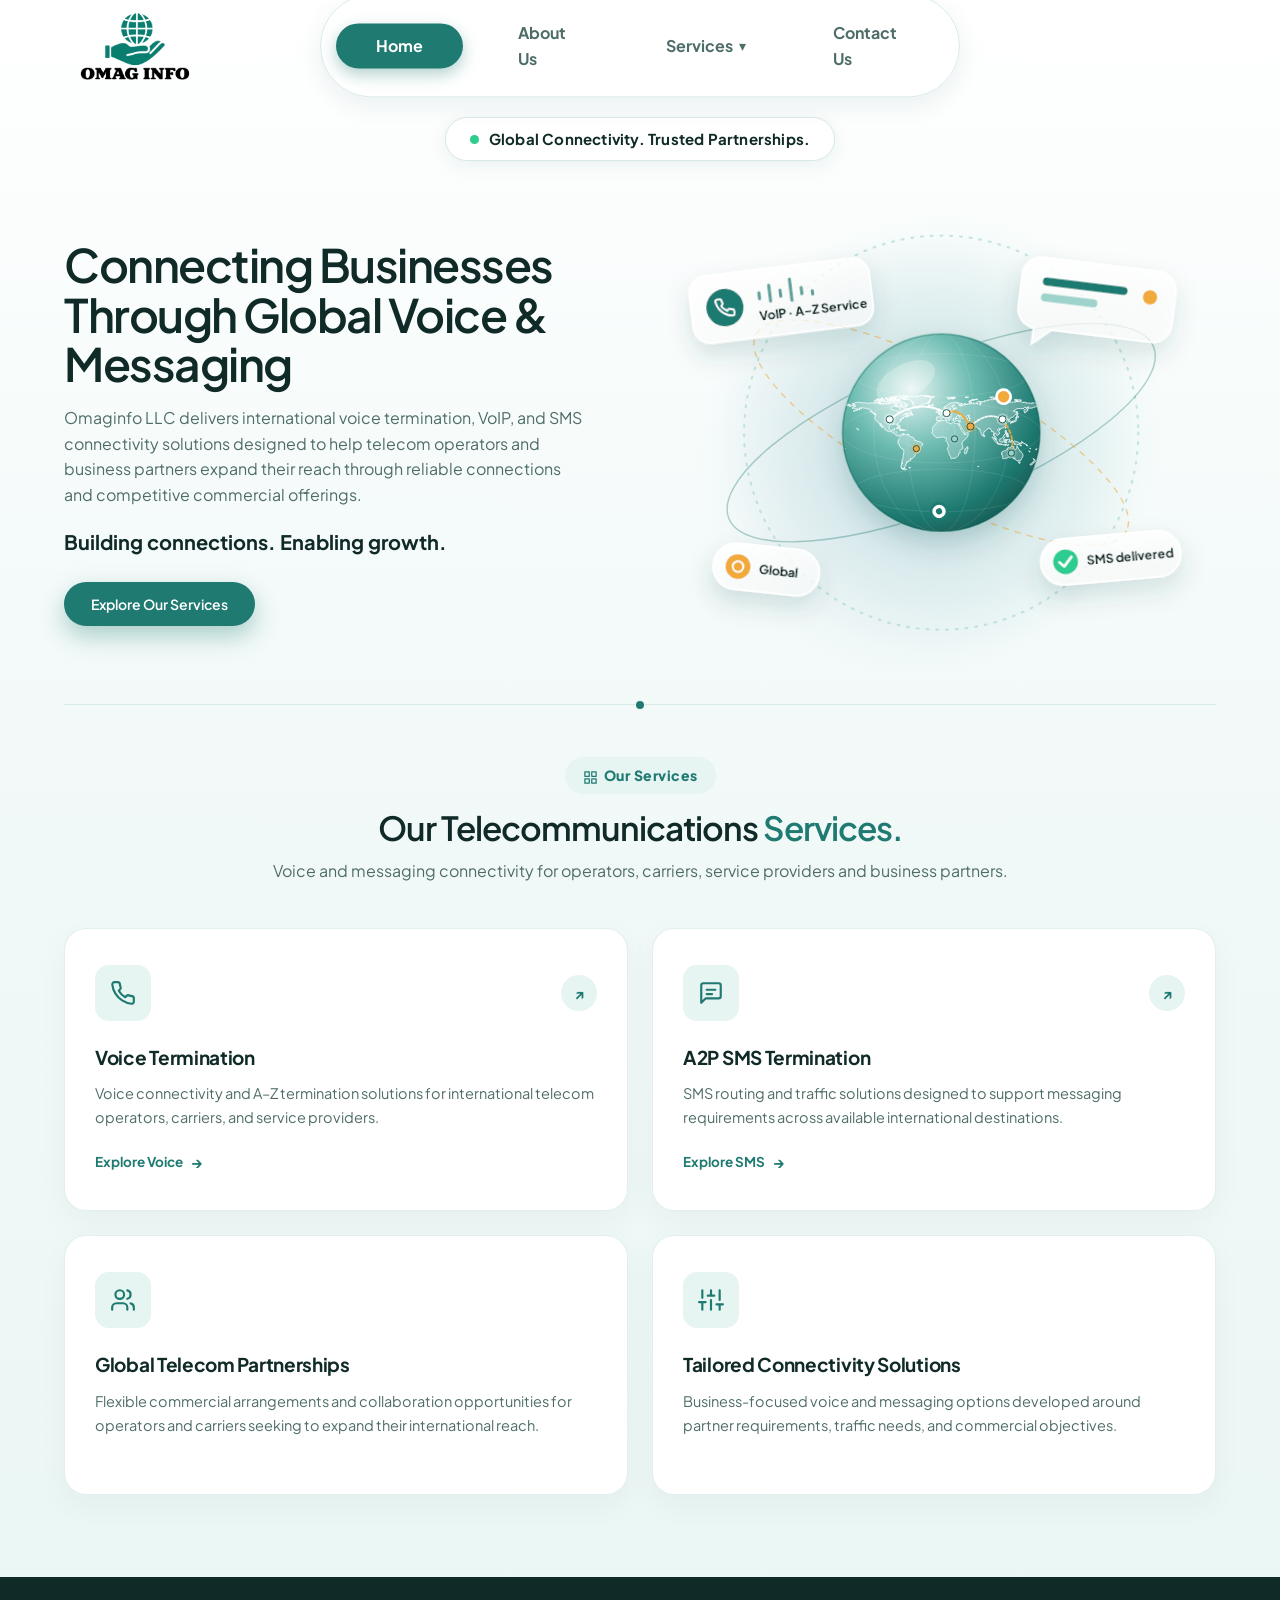
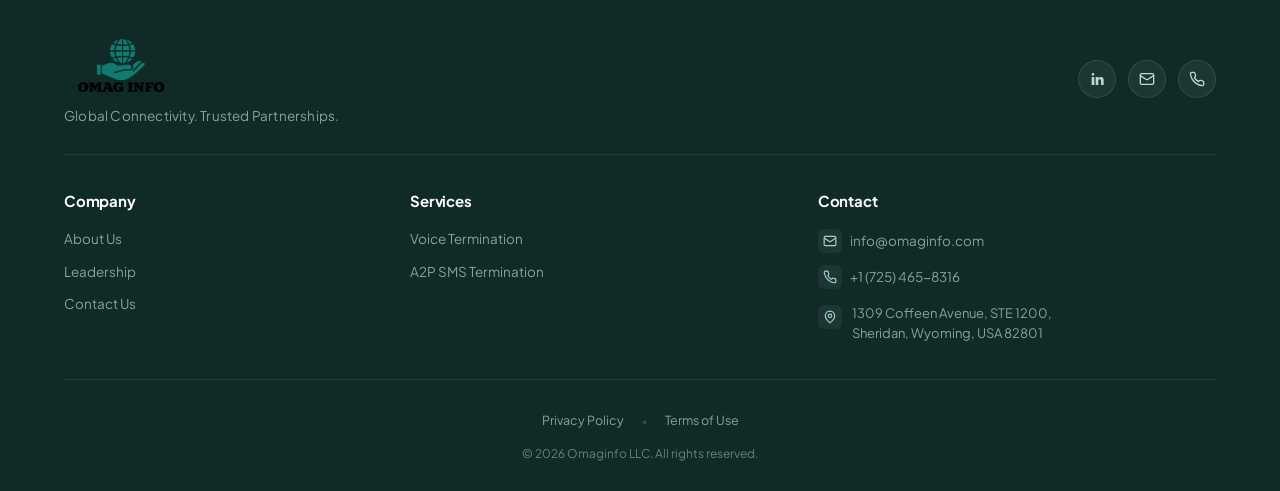
==== index.html @ fad7969b "Initial Commit" ====
<!DOCTYPE html>
<html lang="en">

<head>
  <meta charset="UTF-8" />
  <meta name="viewport" content="width=device-width, initial-scale=1.0" />
  <title>Omaginfo LLC | Global Voice &amp; Messaging Connectivity</title>
  <link rel="icon" type="image/png" href="assets/images/Omag_Logo.png" />
  <link rel="shortcut icon" type="image/png" href="assets/images/favicon.png" />
  <link rel="apple-touch-icon" href="assets/images/Omag_Logo.png" />
  <meta name="description"
    content="Omaginfo LLC delivers international voice termination, VoIP and SMS connectivity solutions for telecom operators, carriers and business partners." />
  <meta property="og:title" content="Omaginfo LLC | Global Voice &amp; Messaging Connectivity" />
  <meta property="og:description"
    content="International voice termination, VoIP and A2P SMS connectivity for operators, carriers and business partners." />
  <meta property="og:type" content="website" />
  <meta property="og:image" content="assets/images/Omag_Logo.png" />
  <link rel="preconnect" href="https://fonts.googleapis.com" />
  <link rel="preconnect" href="https://fonts.gstatic.com" crossorigin />
  <link href="https://fonts.googleapis.com/css2?family=Plus+Jakarta+Sans:wght@400;500;600;700;800&display=swap"
    rel="stylesheet" />
  <link rel="stylesheet" href="assets/css/style.css?v=1.3" />
</head>

<body>
  <div id="scrollBar" aria-hidden="true"></div>
  <div class="page">
    <header class="navbar" id="navbar">
      <a href="index.html" class="logo" aria-label="Omaginfo LLC home">
        <img src="assets/images/Omag_Logo.png" alt="Omaginfo LLC" class="logo-img" />
      </a>
      <nav class="nav-links" id="navLinks" aria-label="Main">        <a href="index.html" class="active">Home</a>
        <a href="about.html">About Us</a>
        <div class="nav-dd">
          <div class="dd-row"><a href="voice.html">Services</a><button class="dd-toggle" type="button"
              aria-expanded="false" aria-label="Show services menu">▾</button></div>
          <div class="dd-menu">
            <a href="voice.html"><span class="ico-c "><svg viewBox="0 0 24 24" fill="none" stroke="currentColor"
                  stroke-width="2" stroke-linecap="round" stroke-linejoin="round" aria-hidden="true">
                  <path
                    d="M22 16.92v3a2 2 0 0 1-2.18 2 19.79 19.79 0 0 1-8.63-3.07 19.5 19.5 0 0 1-6-6 19.79 19.79 0 0 1-3.07-8.67A2 2 0 0 1 4.11 2h3a2 2 0 0 1 2 1.72c.13.96.36 1.9.7 2.81a2 2 0 0 1-.45 2.11L8.09 9.91a16 16 0 0 0 6 6l1.27-1.27a2 2 0 0 1 2.11-.45c.91.34 1.85.57 2.81.7A2 2 0 0 1 22 16.92z" />
                </svg></span>Voice Termination</a>
            <a href="sms.html"><span class="ico-c "><svg viewBox="0 0 24 24" fill="none" stroke="currentColor"
                  stroke-width="2" stroke-linecap="round" stroke-linejoin="round" aria-hidden="true">
                  <path d="M21 15a2 2 0 0 1-2 2H7l-4 4V5a2 2 0 0 1 2-2h14a2 2 0 0 1 2 2z" />
                  <path d="M8 9h8M8 13h5" />
                </svg></span>A2P SMS Termination</a>
          </div>
        </div>
        <a href="contact.html">Contact Us</a>
      </nav>
      <button class="hamburger" id="hamburger" aria-label="Toggle menu" aria-expanded="false" aria-controls="navLinks">
        <svg viewBox="0 0 20 20" fill="currentColor" aria-hidden="true" width="20" height="20">
          <circle cx="4" cy="4" r="2"/><circle cx="10" cy="4" r="2"/><circle cx="16" cy="4" r="2"/>
          <circle cx="4" cy="10" r="2"/><circle cx="10" cy="10" r="2"/><circle cx="16" cy="10" r="2"/>
          <circle cx="4" cy="16" r="2"/><circle cx="10" cy="16" r="2"/><circle cx="16" cy="16" r="2"/>
        </svg>
      </button>
    </header>

    <div class="page-sec" data-nav="home">
      <section class="hero" id="home">
        <div class="hero-top-badge">
          <span class="pill-tag"><i class="live-dot"></i> Global Connectivity. Trusted Partnerships.</span>
        </div>
        <div class="hero-text reveal">
          <h1>Connecting Businesses Through Global Voice &amp; Messaging</h1>
          <p class="hero-lead">Omaginfo LLC delivers international voice termination, VoIP, and SMS connectivity
            solutions designed to help telecom operators and business partners expand their reach through reliable
            connections and competitive commercial offerings.</p>
          <p class="tagline">Building connections. Enabling growth.</p>
          <div class="hero-cta">
            <a href="#services" class="btn btn-purple">Explore Our Services</a>
          </div>
        </div>
        <div class="hero-art reveal" id="heroArt">
          <svg viewBox="0 0 620 540" xmlns="http://www.w3.org/2000/svg" role="img"
            aria-label="Globe with orbiting voice and messaging connections">
            <defs>
              <radialGradient id="hvBlob" cx=".5" cy=".5" r=".5">
                <stop offset="0" stop-color="#9ED3CC" stop-opacity=".45" />
                <stop offset="1" stop-color="#9ED3CC" stop-opacity="0" />
              </radialGradient>
              <radialGradient id="hvSphere" cx=".35" cy=".28" r=".85">
                <stop offset="0" stop-color="#E6F4F2" />
                <stop offset=".35" stop-color="#6FBDB3" />
                <stop offset=".75" stop-color="#1F7A71" />
                <stop offset="1" stop-color="#134E48" />
              </radialGradient>
              <linearGradient id="hvGlass" x1="0" y1="0" x2="1" y2="1">
                <stop offset="0" stop-color="#fff" stop-opacity=".95" />
                <stop offset="1" stop-color="#fff" stop-opacity=".6" />
              </linearGradient>
              <filter id="hvShadowS" x="-30%" y="-30%" width="160%" height="170%">
                <feDropShadow dx="0" dy="14" stdDeviation="14" flood-color="#134E48" flood-opacity=".18" />
              </filter>
              <filter id="hvShadow" filterUnits="userSpaceOnUse" x="-80" y="-80" width="360" height="280">
                <feDropShadow dx="0" dy="14" stdDeviation="14" flood-color="#134E48" flood-opacity=".18" />
              </filter>
              <clipPath id="hvGlobeClip">
                <circle cx="310" cy="270" r="112" />
              </clipPath>
              <radialGradient id="hvGlobeGlow" cx="50%" cy="50%" r="50%">
                <stop offset="80%" stop-color="#1F7A71" stop-opacity="0" />
                <stop offset="100%" stop-color="#134E48" stop-opacity=".6" />
              </radialGradient>
            </defs>
            <circle cx="310" cy="270" r="250" fill="url(#hvBlob)" />
            <g data-depth="6" fill="none" stroke-linecap="round">
              <circle cx="310" cy="270" r="222" stroke="#9ED3CC" stroke-opacity=".55" stroke-dasharray="2 9"
                stroke-width="2.5" />
              <g transform="translate(310 270) rotate(-22)">
                <ellipse rx="258" ry="82" stroke="#1F7A71" stroke-opacity=".35" stroke-width="1.6" />
              </g>
              <g transform="translate(310 270) rotate(28)">
                <ellipse rx="236" ry="70" stroke="#F2A93B" stroke-opacity=".55" stroke-width="1.6"
                  stroke-dasharray="6 8" />
              </g>
            </g>
                                    <!-- Globe with Full World Map Outline -->
            <g data-depth="12">
              <circle cx="310" cy="270" r="112" fill="url(#hvSphere)" filter="url(#hvShadowS)" />
              <g clip-path="url(#hvGlobeClip)">
                <!-- Subtle Globe Graticule Grid -->
                <g fill="none" stroke="#fff" stroke-opacity="0.14" stroke-width="0.8">
                  <ellipse cx="310" cy="270" rx="38" ry="112" />
                  <ellipse cx="310" cy="270" rx="76" ry="112" />
                  <ellipse cx="310" cy="270" rx="112" ry="34" />
                  <ellipse cx="310" cy="205" rx="98" ry="24" />
                  <ellipse cx="310" cy="335" rx="98" ry="24" />
                </g>

                <!-- World Map Continent Outlines (matching reference) -->
                <path d="M416.9,288.9L417,288.8L417.2,289L417.1,289.3L416.8,289.4L416.4,289.3L416.4,289L416.6,288.8ZM418,288.3L417.6,288.5L417.2,288.6L417.2,288.4L417.5,288.3L417.6,288.2L418,288.1L418,288.1L418,288.3ZM202,288.1L202,288.1L202,288.1L202.1,288L202,288.3L202,288.3L202,288.3L202,288.1ZM339.3,255.4L339.5,255.9L340.1,256L340.5,256.3L341.4,256.4L342.3,256.2L342.4,256.1L342.2,255.7L342.3,255L341.9,254.8L342,254.4L341.6,254.4L341.7,253.9L342.3,254L342.8,253.8L342.4,253.5L342.2,253.1L341.7,253.3L341.7,253.7L341.5,253.3L341.5,253.2L341.6,252.9L341.5,252.7L340.8,252.5L340.5,252L340.2,251.8L340.2,251.6L340.8,251.7L340.8,251.3L341.3,251.2L341.8,251.3L341.9,250.7L341.8,250.3L341.2,250.3L340.7,250.2L340,250.4L339.5,250.6L339.2,250.9L338.6,251L338,251.6L338.6,252.2L338.5,252.6L339.2,253.3L339.5,253.6L339.8,254.1L340.1,254.1L340.2,254.3L339.7,254.3L339.6,254.8L339.5,255L339.3,255.1ZM202,237L202,237L203.5,237.5L205,238.1L205,238.5L205.4,238.6L205.3,238.2L206.9,238.3L208.1,238.8L207.5,239.1L206.5,239.1L206.5,239.7L206.2,239.9L205.7,239.8L205.2,239.6L204.4,239.5L204.3,239.2L203.7,239.1L203,239.2L202.7,239L202.8,238.7L202.1,238.9L202.3,239.2L202,239.4L202,239.4L202,237ZM418,239.4L418,239.4L417.2,239.7L416.4,239.6L417,240L417.3,240.5L417.6,240.6L417.7,240.9L417.5,241L416.4,240.9L414.7,241.3L414.2,241.4L413.3,241.8L412.4,242.2L412.2,242.5L411.3,242.1L409.8,242.5L409.5,242.3L408.9,242.6L408.1,242.5L407.9,242.9L407.2,243.5L407.2,243.7L407.9,243.8L407.8,244.7L407.3,244.7L407,245.2L407.3,245.5L406.2,245.8L406,246.5L405.1,246.6L404.9,247.2L404.1,247.8L403.9,247.4L403.6,246.5L403.3,245.2L403.5,244.3L404.1,244L404.1,243.7L405,243.6L406.1,242.8L407.1,242.2L408.2,241.7L408.7,240.9L408,240.9L407.6,241.4L406.1,242.1L405.6,241.3L404,241.5L402.5,242.6L403,242.9L401.7,243.1L400.8,243.1L400.8,242.7L399.9,242.6L399.1,242.9L397.3,242.8L395.3,243L393.4,244.2L391.1,245.6L392,245.6L392.3,246L392.9,246.2L393.3,245.9L393.9,245.9L394.8,246.6L394.8,247.1L394.4,247.7L394.3,248.4L394,249.3L393.1,250.2L392.9,250.6L392.1,251.3L391.3,252L390.9,252.4L390.1,252.7L389.7,252.7L389.4,252.4L388.6,252.9L388.5,253.1L388.2,253L388,253.2L387.8,253.4L387.8,253.9L387.5,254L387.4,254.1L387.2,254.3L386.8,254.4L386.5,254.6L386.5,254.8L386.4,254.9L386.7,255L387,255.2L387.5,256L387.7,256.3L387.7,257L387.5,257.4L386.9,257.5L386.4,257.7L385.9,257.8L385.8,257.4L385.9,257L385.7,256.4L386.1,256.3L385.7,255.8L385.4,255.6L385.3,255.8L385.2,255.8L385.1,255.7L385,255.6L384.8,255.5L385,255.3L385.1,255.2L385.1,255.1L385.2,254.8L385.2,254.7L384.8,254.6L384.6,254.5L383.7,254.6L383.3,254.9L382.6,255.1L383,254.8L382.8,254.6L383.3,254.2L383,253.8L382.5,254.1L381.8,254.5L381.4,254.9L380.8,254.9L380.5,255.2L380.8,255.6L381.3,255.7L381.3,255.9L381.8,256.1L382.5,255.7L383,255.9L383.4,255.9L383.5,256.3L382.7,256.4L382.4,256.7L381.8,257L381.5,257.5L382.1,257.8L382.4,258.4L382.7,258.9L383.1,259.4L383.1,259.8L382.8,260L382.9,260.3L383.3,260.5L383.2,261L383,261.5L382.7,261.5L382.2,262.2L381.8,263L381.2,263.7L380.4,264.2L379.5,264.7L378.9,264.8L378.5,265.1L378.3,264.9L377.9,265.2L377.1,265.5L376.5,265.6L376.3,266.2L375.9,266.2L375.8,265.8L375.9,265.6L375.1,265.4L374.8,265.5L374,266L373.5,266.6L373.4,267L373.9,267.6L374.4,268.4L375,268.8L375.3,269.2L375.6,270.4L375.5,271.4L375,271.8L374.3,272.2L373.8,272.7L373.1,273.2L372.9,272.9L373,272.5L372.6,272.1L372.1,272L371.9,271.7L371.6,271.1L371,270.8L370.5,270.8L370.6,270.4L370.1,270.4L370,271L369.7,271.9L369.5,272.4L369.5,272.9L369.9,272.9L370.2,273.4L370.3,274L370.6,274.3L371,274.4L371.3,274.7L371.4,274.7L371.8,275.1L372,275.5L372.1,275.9L372,276.2L372.1,276.4L372.1,276.7L372.3,276.9L372.5,277.4L372.5,277.6L372.1,277.7L371.5,277.2L370.8,276.8L370.8,276.4L370.4,276L370.3,275.5L370.1,275.2L370.2,274.8L370.1,274.5L369.8,274.3L369.7,274L369.4,273.7L369.1,273.4L369,273.7L368.9,273.4L369,273L369.1,272.5L369.1,272L369.3,271.5L369.1,271.2L369.1,270.5L368.9,270.2L368.7,269.5L368.6,268.7L368.3,268.3L367.9,268.6L367.2,269L366.9,268.9L366.5,268.8L366.7,268L366.6,267.5L366.1,266.8L366.2,266.6L365.8,266.5L365.4,266L365.3,265.7L365.2,265.4L365.1,265.1L364.9,264.8L364.3,264.7L364.4,265L364.2,265.3L363.9,265.2L363.8,265.3L363.7,265.2L363.4,265.2L363.3,265.4L362.9,265.4L362.2,265.5L362.2,266L361.9,266.3L361,266.7L360.4,267.4L359.9,267.8L359.3,268.2L359.3,268.5L359,268.6L358.5,268.8L358.2,268.9L358,269.3L358.1,270.1L358.2,270.6L357.9,271.2L357.9,272.2L357.6,272.2L357.3,272.7L357.5,272.9L357,273.1L356.8,273.5L356.5,273.6L356,273.1L355.7,272.2L355.4,271.6L355.2,271.3L354.9,270.8L354.8,270L354.7,269.6L354.1,268.8L353.9,267.7L353.7,266.9L353.7,266.2L353.6,265.6L352.7,266L352.3,265.9L351.5,265.2L351.8,264.9L351.6,264.7L350.9,264.2L350.5,264L350.3,263.6L349.8,263.2L348.7,263.3L347.7,263.3L346.9,263.4L345.8,263.2L345.1,263L344.4,263L344.2,262.2L343.9,262.1L343.4,262.2L342.8,262.5L342.1,262.3L341.5,261.9L340.9,261.7L340.5,261.1L340.1,260.3L339.7,260.4L339.4,260.2L339.1,260.5L338.8,260.4L338.9,260.7L338.9,260.8L339,261.3L339.3,261.8L339.6,261.9L339.7,262.1L340.1,262.4L340.1,262.6L340.1,262.8L340.1,263L340.3,263.2L340.4,263.4L340.5,263.6L340.4,263.1L340.6,262.8L340.8,262.7L341,262.9L341,263.3L340.8,263.6L340.9,263.9L341.1,263.8L341.1,264L341.5,263.9L342,263.9L342.4,263.9L342.8,263.5L343.3,263.1L343.6,262.8L343.8,262.6L343.9,262.6L343.8,262.9L343.8,263L343.8,263.5L344.1,263.9L344.4,264.1L344.9,264.2L345.2,264.3L345.5,264.6L345.7,264.8L345.9,264.9L345.9,265L345.7,265.4L345.6,265.5L345.3,265.7L345.1,266.2L344.8,266.1L344.7,266.3L344.6,266.6L344.7,267L344.6,267L344.3,267L344,267.3L343.9,267.6L343.8,267.7L343.4,267.7L343.2,267.8L343.2,268.1L342.9,268.2L342.5,268.2L342.1,268.4L341.9,268.4L341.4,268.6L341.3,268.8L341.3,269.1L340.7,269.3L339.7,269.6L339.2,270L338.9,270L338.8,270L338.4,270.3L338,270.4L337.5,270.4L337.4,270.4L337.2,270.6L337.1,270.6L337,270.8L336.7,270.8L336.5,270.9L336.1,270.8L335.9,270.5L336,270.1L335.9,270L335.7,269.5L335.6,269.3L335.7,269.3L335.6,269L335.7,268.9L335.7,268.6L335.6,268.3L335.4,268.2L335.4,267.9L335.1,267.7L334.7,267.2L334.6,266.7L334.1,266.3L333.9,266.2L333.5,265.6L333.4,265.2L333.4,264.9L333.1,264.2L332.8,264L332.5,263.8L332.3,263.5L332.3,263.4L332.2,263L332,262.9L331.8,262.5L331.4,262L331.1,261.6L330.8,261.6L330.9,261.2L330.9,261L331,260.8L331,260.7L330.8,261L330.7,261.4L330.5,261.7L330.4,261.8L330.2,261.6L329.9,261.4L329.5,260.5L329.4,260.6L329.6,261.2L330,261.8L330.5,262.7L330.7,263.1L330.9,263.4L331.4,264.1L331.3,264.2L331.3,264.5L332,265.1L332.1,265.2L332.3,265.8L332.2,265.9L332.3,266.5L332.5,267.2L332.7,267.4L333,267.6L333.4,268.3L333.6,268.9L333.9,269.1L334.7,269.7L335,270.1L335.4,270.4L335.6,270.6L335.8,270.8L336,271L336,271.2L335.6,271.4L335.9,271.5L336.1,271.6L336.2,271.9L336.5,272.1L336.8,272.1L337.3,272L338,271.9L338.5,271.7L338.8,271.7L339,271.6L339.4,271.6L339.6,271.6L339.8,271.5L340.2,271.4L340.4,271.2L340.7,271.2L340.7,271.4L340.6,271.7L340.6,272L340.5,272.2L340.3,272.9L340,273.6L339.7,274.3L339.2,275.2L338.6,275.9L337.9,276.7L337.3,277.2L336.4,277.8L335.9,278.2L335.2,279L335.1,279.3L335,279.4L334.5,279.7L334.4,279.9L334.2,280L334.1,280.4L333.9,280.6L333.8,281L333.5,281.2L333.5,281.2L333.2,282L333.3,282.3L333.7,282.5L333.7,282.7L333.5,283L333.6,283.2L333.5,283.5L333.7,283.9L334,284.5L334.2,284.6L334.3,284.9L334.3,285.5L334.3,286L334.4,286.9L334.5,287.2L334.3,287.7L334.1,288.1L333.7,288.4L333.1,288.7L332.4,289L331.8,289.6L331.5,289.7L331.1,290.1L330.9,290.3L330.8,290.7L331.1,291.2L331.2,291.5L331.2,291.7L331.3,291.7L331.3,292.3L331.2,292.5L331.4,292.6L331.3,292.9L331,293.1L330.5,293.3L329.8,293.6L329.5,293.8L329.6,294.1L329.8,294.1L329.7,294.5L329.5,294.9L329.5,295.4L329.3,295.7L328.9,296L328.8,296.1L328.5,296.4L328.4,296.7L328,297.1L327.4,297.7L326.9,298.1L326.5,298.3L325.9,298.6L325.5,298.6L325.5,298.8L325.1,298.7L324.8,298.8L324.2,298.7L323.8,298.8L323.5,298.7L322.9,299L322.4,299.1L322,299.3L321.8,299.3L321.5,299.1L321.3,299.1L321.1,298.8L321,298.9L320.9,298.7L321,298.4L320.8,298L320.9,297.9L320.9,297.4L320.5,296.8L320.2,296.3L320.2,296.3L319.8,295.6L319.4,295.1L319.1,294.7L319,294.1L318.8,293.6L318.6,292.7L318.6,292L318.6,291.7L318.3,291.4L318,290.9L317.7,290.2L317.6,289.8L317.1,289.3L317,288.8L317,288.4L317.1,287.9L317.3,287.3L317.3,287.1L317.5,286.5L317.6,286.3L318,285.9L318.2,285.6L318.2,285.2L318.2,284.8L318,284.6L317.9,284.3L317.7,283.9L317.8,283.8L317.9,283.5L317.8,283L317.6,282.6L317.3,282.2L317.4,282.1L317.3,281.9L317.1,281.4L316.7,280.8L316,280.2L315.6,279.7L315.3,279.1L315.3,278.9L315.4,278.7L315.6,278.2L315.7,277.8L315.6,277.7L315.8,277L315.9,276.6L315.6,276.2L315.4,276.1L315.2,275.8L315.1,275.7L315.1,275.5L314.5,275.8L314.2,275.7L314,275.9L313.5,275.9L313.2,275.5L313,275L312.6,274.6L312.1,274.7L311.6,274.7L311.1,274.7L310.6,274.9L309.7,275.2L309.4,275.4L308.8,275.6L308.3,275.4L308,275.4L307.6,275.3L307.2,275.3L306.5,275.4L306.1,275.6L305.5,275.8L305.4,275.8L305.2,275.8L304.6,275.5L304.1,275.1L303.5,274.7L303.1,274.3L303,274.3L302.5,274.1L302.2,273.7L302.1,273.5L302.1,273.1L301.8,272.7L301.6,272.5L301.4,272.4L301.3,272.3L301.2,272L301.1,271.9L300.9,271.8L300.6,271.5L300.3,271.5L300.2,271.3L300.2,271.2L300,271.1L300,271L299.9,270.5L300,270.3L299.7,269.8L299.4,269.6L299.7,269.5L300,269L300.1,268.7L300.1,268.4L300.2,268.1L300.3,267.5L300.2,267L300.2,266.7L300.2,266.4L300.1,266.1L299.8,265.8L299.8,265.6L299.8,265.3L300,265.1L300.2,264.8L300.2,264.6L300.4,264.2L300.7,263.8L300.9,263.7L301.1,263.3L301.1,263L301.3,262.7L301.7,262.4L302.1,261.8L302.1,261.8L302.4,261.6L303,261.5L303.5,261.1L303.8,261L304.3,260.4L304.1,259.7L304.3,259.2L304.4,258.9L304.8,258.5L305.4,258.2L305.9,257.9L306.3,257.3L306.4,257L306.9,257L307.2,257.2L307.8,257.2L308.4,257.3L308.7,257.3L309.3,257L309.9,256.9L310.3,256.6L310.9,256.4L311.9,256.3L312.9,256.3L313.2,256.4L313.8,256.1L314.4,256.1L314.6,256.3L315.1,256.2L315.7,256L316.1,256.1L316.1,256.4L316.6,256.2L316.7,256.3L316.4,256.6L316.4,256.8L316.6,257L316.5,257.5L316.1,257.8L316.2,258.1L316.5,258.1L316.7,258.4L316.9,258.5L317.6,258.7L317.9,258.7L318.4,258.8L319.1,259.1L319.4,259.6L320,259.7L320.8,260L321.5,260.2L321.7,260.1L322,259.8L321.9,259.4L322.1,259.1L322.5,258.8L322.9,258.7L323.7,258.8L323.9,259.1L324.2,259.1L324.4,259.2L325,259.3L325.1,259.5L325.9,259.5L326.5,259.6L327.1,259.8L327.3,259.9L327.8,259.7L328.1,259.5L328.6,259.5L329,259.6L329.2,259.8L329.3,259.7L329.8,259.8L330.3,259.8L330.6,259.7L330.7,259.5L330.7,259.4L330.9,259.2L331,258.7L331.1,258.6L331.1,258.6L331.3,258.1L331.6,257.6L331.6,257.6L331.5,257.2L331.7,256.9L331.5,256.6L331.7,256.4L331.3,256.5L330.8,256.3L330.4,256.7L329.5,256.7L329,256.4L328.4,256.4L328.2,256.7L327.8,256.7L327.2,256.4L326.6,256.4L326.2,255.8L325.8,255.5L326.1,255L325.7,254.7L326.4,254.2L327.3,254.1L327.5,253.7L328.7,253.8L329.4,253.4L330.1,253.2L331.1,253.2L332.1,253.6L333,253.8L333.7,253.7L334.2,253.8L334.9,253.5L335,253.2L334.9,252.8L334.5,252.6L334.2,252.5L334,252.3L333.2,251.8L332.5,251.6L332,251.3L332.4,251.2L332.9,250.7L332.6,250.4L333.5,250.2L333.5,250.1L332.9,250.1L332.5,250.2L332.1,250.4L331.5,250.4L331,250.6L331,251L331,251L331.3,251.2L331.9,251.1L331.8,251.3L331.1,251.4L330.3,251.8L330,251.7L330.1,251.4L329.5,251.2L329.6,251.1L330.2,250.9L330.1,250.8L330,250.8L329,250.6L329,250.4L328.4,250.5L328.2,250.8L327.8,251.2L327.8,251.4L327.5,251.5L327.3,251.5L327.1,252.2L326.8,252.4L326.6,252.9L326.8,253.2L326.9,253.4L327.4,253.6L327.3,253.8L326.6,253.8L326.3,254L325.8,254.3L325.6,254L325.6,253.9L325.3,253.9L325,253.8L324.2,254L324.6,254.3L324.3,254.4L324,254.4L323.7,254.1L323.6,254.3L323.7,254.6L324,254.9L323.8,255L324.1,255.3L324.4,255.5L324.4,255.8L323.9,255.7L324,256L323.7,256L323.9,256.6L323.5,256.6L323,256.3L322.8,255.8L322.7,255.4L322.4,255.1L322.1,254.8L322.1,254.6L322,254.6L322,254.5L321.6,254.3L321.6,254L321.6,253.6L321.7,253.4L321.6,253.3L321.5,253.2L321.3,253L321.1,252.9L320.5,252.7L320.2,252.5L319.6,252.3L319.1,251.9L319.2,251.8L319,251.6L318.9,251.4L318.6,251.3L318.4,251.5L318.2,251.3L318.2,251.1L318.2,251.1L318.4,251.1L317.9,251L317.4,251.2L317.4,251.5L317.4,251.6L317.6,252L318.1,252.3L318.4,252.8L319.1,253.2L319.6,253.2L319.7,253.4L319.5,253.5L320.1,253.7L320.5,253.9L321,254.2L321.1,254.3L321,254.5L320.6,254.2L320.1,254.1L319.9,254.5L320.3,254.8L320.2,255.1L320,255.1L319.7,255.6L319.4,255.7L319.4,255.5L319.5,255.2L319.7,255L319.4,254.7L319.2,254.4L319,254.3L318.8,254L318.4,253.9L318.2,253.7L317.7,253.7L317.3,253.4L316.7,253L316.3,252.7L316.1,252.1L315.8,252L315.3,251.8L315.1,251.9L314.7,252.1L314.5,252.2L313.9,252.5L312.7,252.4L311.9,252.6L311.8,252.9L311.8,253.3L311.3,253.7L310.5,253.8L310.4,254L310.1,254.3L309.8,254.8L310.1,255.2L309.7,255.4L309.6,255.8L309.1,255.9L308.7,256.4L308,256.4L307.4,256.4L307,256.6L306.8,256.8L306.5,256.8L306.3,256.6L306.1,256.2L305.5,256.2L305.3,256.3L305,256.2L304.7,256.3L304.8,255.8L304.7,255.5L304.4,255.4L304.3,255.2L304.3,254.8L304.6,254.6L304.6,254.3L304.7,254L304.7,253.7L304.6,253.5L304.6,253.3L304.6,252.9L304.4,252.6L305.2,252.2L305.9,252.3L306.8,252.3L307.4,252.4L307.9,252.3L308.9,252.4L309.2,252L309.3,250.8L308.7,250.2L308.2,249.9L307.3,249.6L307.2,249.2L308,249.1L309,249.2L308.8,248.5L309.4,248.8L310.8,248.3L311,247.8L311.5,247.7L312,247.6L312.3,247.4L312.8,246.6L313.6,246.3L314.1,246.3L314.3,246.2L314.8,246.2L314.9,246.3L315.3,246L315.1,245.8L315.1,245.4L314.9,245.1L314.9,244.5L315,244.3L315.1,244.1L315.7,244.1L315.9,243.9L316.3,243.8L316.3,244.1L316.2,244.3L316.2,244.4L316.5,244.5L316.4,244.8L316.2,244.7L315.8,245.1L316,245.4L316,245.7L316.6,245.8L316.6,246L317.2,245.9L317.5,245.7L318.2,246L318.5,246.2L318.9,246L319.8,245.7L320.6,245.5L321.2,245.6L321.2,245.7L321.8,245.8L321.9,245.5L322.8,245.3L322.6,244.8L322.7,244.3L322.9,244L323.5,243.8L324,244.2L324.5,244.2L324.6,243.7L324.7,243.4L324.4,243.5L324.1,243.2L324,242.9L324.8,242.7L325.5,242.6L326.2,242.7L326.8,242.7L327.5,242.4L326.8,242.1L325.8,242.2L324.7,242.4L323.7,242.5L323.4,242.2L322.8,242L322.9,241.4L322.6,240.8L322.9,240.5L323.5,240.1L324.8,239.5L325.2,239.3L325.2,239.1L324.3,238.8L323.3,239L322.7,239.4L322.8,239.8L321.9,240.2L320.7,240.8L320.3,241.6L320.7,242L321.3,242.4L320.7,243L320.1,243.2L319.9,244.2L319.5,244.7L318.8,244.7L318.5,245.2L317.8,245.2L317.6,244.6L317.1,243.9L316.6,243.1L316.2,242.7L315,243.4L314.2,243.6L313.4,243.3L313.2,242.6L313,241.2L313.5,240.8L315.1,240.3L316.3,239.7L317.4,238.9L318.9,237.7L319.9,237.3L321.5,236.5L322.8,236.3L323.8,236.3L324.7,235.8L325.8,235.8L326.9,235.7L328.8,236.1L328,236.3L328.7,236.7L329.3,236.5L330.3,236.8L331.9,237L334.2,237.7L334.6,237.9L334.7,238.3L334,238.7L333,238.8L330.4,238.4L329.9,238.4L330.9,238.9L330.9,239.1L331,239.8L331.7,239.9L332.2,240.1L332.3,239.8L331.9,239.6L332.3,239.3L333.8,239.7L334.3,239.6L333.9,239.1L335.3,238.5L335.8,238.6L336.4,238.8L336.7,238.4L336.2,238L336.5,237.6L336.1,237.3L337.8,237.5L338.1,237.8L337.3,237.9L337.3,238.2L337.8,238.4L338.7,238.3L338.9,237.9L340.1,237.6L342.2,237.1L342.7,237.1L342.1,237.5L342.8,237.6L343.3,237.3L344.4,237.3L345.3,237.1L346,237.4L346.6,237L346,236.7L346.3,236.5L348.1,236.7L348.9,236.9L351.1,237.6L351.5,237.2L350.9,236.9L350.9,236.8L350.2,236.7L350.4,236.5L350,236L350,235.8L351.1,235.2L351.5,234.7L352,234.6L353.6,234.7L353.7,235.1L353.1,235.6L353.5,235.8L353.7,236.2L353.5,237L354.2,237.4L353.9,237.8L352.8,238.6L353.5,238.7L353.7,238.5L354.4,238.3L354.5,238L355,237.8L354.7,237.4L355,237L354.3,237L354.2,236.6L354.6,236L353.9,235.5L354.9,235.1L354.8,234.7L355.1,234.7L355.4,235L355.2,235.6L355.8,235.7L355.5,235.3L356.5,235L357.8,235L358.9,235.4L358.4,234.9L358.3,234.2L359.3,234.1L360.8,234.1L362.1,234L361.6,233.7L362.3,233.3L363,233.3L364.2,233L365.7,232.9L365.9,232.8L367.5,232.7L368,232.9L369.4,232.5L370.5,232.6L370.6,232.3L371.2,232L372.6,231.8L373.6,232L372.8,232.1L374.2,232.2L374.3,232.5L374.9,232.4L376.6,232.4L378,232.7L378.5,232.9L378.3,233.2L377.7,233.4L376.1,233.7L375.6,233.9L376.4,234L377.3,234.1L377.8,234L378.1,234.4L378.4,234.3L379.3,234.2L381.3,234.3L381.4,234.5L383.9,234.6L384,234.2L385.2,234.3L386.2,234.3L387.2,234.6L387.4,235L387.1,235.2L387.8,235.7L388.8,235.9L389.4,235.3L390.3,235.6L391.3,235.4L392.5,235.6L392.9,235.4L393.9,235.5L393.5,235L394.3,234.7L399.7,235.1L400.2,235.4L401.8,235.9L404.2,235.8L405.4,235.9L405.9,236.1L405.8,236.6L406.6,236.7L407.4,236.6L408.4,236.6L409.6,236.7L410.7,236.7L411.7,237.2L412.5,237L412,236.6L412.3,236.4L414.2,236.5L415.4,236.5L417.2,236.8L418,237L418,239.4ZM225.4,236.6L226.5,236.7L227.5,237L228.1,237.1L228.6,236.8L229.4,236.6L230.2,236.7L231.1,236.4L232.1,236.3L232.5,236.5L233,236.4L233.1,236.1L233.5,236.2L234.5,236.7L235.3,236.3L235.4,236.8L236.2,236.7L236.4,236.5L237.1,236.5L238,236.8L239.4,237L240.3,237.1L240.9,237.1L241.7,237.4L240.8,237.7L241.9,237.8L243.5,237.7L244,237.6L244.7,238L245.3,237.7L244.7,237.4L245.1,237.2L245.8,237.2L246.3,237.1L246.8,237.3L247.4,237.6L248.1,237.6L249.1,237.8L250.1,237.7L250.9,237.7L250.9,237.4L251.4,237.3L252.3,237.5L252.3,238L252.7,237.6L253.2,237.6L253.5,237L252.8,236.6L252.1,236.4L252.2,235.7L252.9,235.3L253.7,235.4L254.3,235.6L255.1,236.3L254.6,236.6L255.7,236.7L255.7,237.3L256.5,236.9L257.2,237.2L257,237.7L257.6,238.1L258.2,237.7L258.7,237.1L258.7,236.5L259.5,236.5L260.4,236.6L261.2,236.9L261.3,237.2L260.8,237.5L261.2,237.9L261.2,238.1L260,238.6L259.2,238.7L258.5,238.5L258.4,238.8L257.8,239.3L257.6,239.5L256.9,240L256.1,240L255.6,240.2L255.5,240.6L254.8,240.7L254.1,241.2L253.5,241.9L253.2,242.3L253.2,243L254.1,243.1L254.3,243.7L254.6,244.2L255.5,244L256.6,244.3L257.2,244.5L257.6,244.8L258.4,245L259,245.2L260,245.3L260.6,245.3L260.5,245.8L260.7,246.4L261.2,247.1L262.1,247.7L262.5,247.5L262.8,246.9L262.5,245.9L262.1,245.6L263.1,245.3L263.7,244.9L264.1,244.5L264,244.1L263.6,243.6L262.9,243.1L263.6,242.5L263.3,242L263.1,241L263.6,240.9L264.6,241L265.2,241.1L265.7,240.9L266.3,241.1L267,241.5L267.2,241.7L268.2,241.8L268.2,242.3L268.4,243L269,243.1L269.4,243.5L270.3,243.1L270.9,242.5L271.3,242.2L271.7,242.7L272.5,243.5L273.2,244.2L272.9,244.6L273.7,244.9L274.3,245.3L275.2,245.4L275.6,245.6L275.8,246.1L276.3,246.2L276.5,246.4L276.6,247.1L276.2,247.3L275.7,247.6L274.7,247.8L274,248.3L273,248.4L271.7,248.2L270.8,248.2L270.2,248.3L269.7,248.7L268.9,249L268,249.8L267.3,250.3L267.8,250.2L268.8,249.4L270.1,248.9L271,248.9L271.5,249.2L270.9,249.6L271.1,250.2L271.3,250.7L272.1,251L273.1,250.9L273.7,250.2L273.7,250.6L274.1,250.9L273.4,251.3L272,251.6L271.5,251.9L270.8,252.3L270.3,252.2L270.3,251.7L271.3,251.2L270.4,251.3L269.7,251.3L269.8,251.5L269.2,251.8L268.6,252L267.9,252.2L267.6,252.6L267.5,252.7L267.5,253L267.7,253.3L268,253.3L267.9,253.1L268.1,253.3L268,253.4L267.6,253.5L267.3,253.5L266.9,253.6L266.6,253.6L266.3,253.7L265.8,253.9L266.7,253.7L266.8,253.9L266,254L265.6,254L265.6,254L265.4,254.1L265.6,254.2L265.5,254.6L265.1,255L265,254.9L264.9,254.9L264.7,254.7L264.8,255L265,255.1L265,255.4L264.8,255.6L264.4,256.1L264.4,256.1L264.6,255.6L264.3,255.4L264.2,254.9L264.1,255.2L264.2,255.6L263.8,255.5L264.2,255.7L264.2,256.2L264.4,256.3L264.5,256.5L264.6,257.1L264.2,257.5L263.6,257.7L263.2,258.1L262.9,258.1L262.6,258.3L262.5,258.5L261.8,258.9L261.5,259.2L261.2,259.5L261.1,260L261.2,260.4L261.4,260.9L261.7,261.3L261.7,261.6L262,262.3L261.9,262.7L261.9,262.9L261.8,263.3L261.6,263.4L261.3,263.3L261.2,263L261,262.9L260.7,262.4L260.4,261.9L260.3,261.7L260.4,261.3L260.2,260.9L259.8,260.4L259.5,260.4L258.9,260.6L258.8,260.6L258.5,260.3L258.2,260.2L257.5,260.2L256.9,260.2L256.5,260.2L256.2,260.3L256.4,260.5L256.3,260.7L256.5,260.8L256.4,260.9L256.1,260.8L255.9,260.9L255.5,260.9L255,260.6L254.5,260.7L254.1,260.5L253.7,260.6L253.2,260.7L252.6,261.2L252,261.4L251.7,261.7L251.6,262L251.6,262.4L251.6,262.7L251.7,262.9L251.5,263.4L251.4,263.8L251.3,264.7L251.3,264.9L251.4,265.3L251.6,265.6L251.7,266L252.1,266.5L252.2,266.8L252.5,267.1L253.1,267.3L253.3,267.5L253.9,267.4L254.3,267.3L254.8,267.2L255.2,267.1L255.5,266.8L255.7,266.5L255.7,266L255.8,265.8L256.2,265.7L256.9,265.5L257.4,265.5L257.8,265.5L257.9,265.6L257.9,265.9L257.6,266.3L257.4,266.6L257.5,266.7L257.4,267L257.3,267.5L257.1,267.3L257,267.3L257,267.4L257.1,267.4L257.1,267.6L257,267.8L257.1,267.9L257,268.1L257.1,268.2L257,268.5L256.9,268.7L256.8,268.7L256.6,268.9L256.8,269L256.9,268.9L257.1,269L257.1,269L257.3,268.9L257.4,268.9L257.5,268.9L257.6,268.9L257.9,269L258.1,268.9L258.3,268.9L258.4,268.8L258.6,268.8L258.7,268.9L258.9,268.9L259,268.8L259.3,268.9L259.4,268.9L259.6,269L259.7,269.2L260,269.2L260.1,269.4L260.1,269.5L260,269.6L260.1,269.8L260,270L259.9,270.3L259.9,270.5L259.9,270.7L259.9,271L259.8,271L259.8,271.3L259.8,271.4L259.7,271.6L259.7,271.7L259.8,271.8L260,272.2L260.2,272.4L260.5,272.7L260.7,272.9L260.7,273L260.9,273L261,273L261.1,273.1L261.4,273.1L261.7,272.9L262.1,272.8L262.3,272.6L262.6,272.7L262.6,272.7L262.9,272.8L263.2,272.9L263.4,273L263.6,273.2L263.9,273.2L264.3,272.8L264.6,272.7L264.6,272.5L264.7,272L265.1,271.8L265.4,271.7L265.5,271.6L266,271.7L266.4,271.4L266.7,271.2L266.9,270.9L267.2,271L267.3,271.1L267.2,271.3L267.2,271.5L266.8,271.6L267,271.8L267,272.1L266.8,272.5L267,273L267.2,272.9L267.4,272.5L267.2,272.3L267.2,271.8L267.9,271.6L267.8,271.3L268,271.1L268.3,271.5L268.7,271.5L269.1,271.9L269.1,272.1L269.6,272.1L270.3,272L270.6,272.3L271.1,272.4L271.4,272.2L271.4,272L272.2,272L272.9,272L272.4,272.2L272.6,272.4L273,272.5L273.5,272.8L273.6,273.3L273.9,273.2L274.1,273.4L274.5,273.6L274.9,274L274.9,274.3L275.2,274.3L275.5,274.6L275.7,274.8L276.4,274.9L276.5,274.8L277,274.8L277.6,275L277.8,275L278.3,275.2L278.9,275.7L279,275.9L279.2,275.9L279.4,276.2L279.7,277.3L280,277.4L280,277.8L279.6,278.3L279.8,278.5L280.8,278.6L280.8,279.2L281.3,278.8L282.1,279L283.1,279.3L283.3,279.7L283.3,280L283.9,279.8L285.1,280.2L286,280.1L286.9,280.6L287.7,281.3L288.1,281.5L288.6,281.5L288.9,281.7L289.1,282.5L289.2,282.8L288.9,283.8L288.6,284.2L287.8,285L287.4,285.7L286.9,286.2L286.8,286.2L286.6,286.7L286.7,287.8L286.5,288.7L286.4,289.1L286.2,289.4L286.1,290.2L285.5,291L285.4,291.6L284.9,291.8L284.8,292.2L284.2,292.2L283.2,292.4L282.8,292.7L282.1,292.9L281.4,293.3L280.9,293.9L280.8,294.4L280.9,294.7L280.8,295.3L280.7,295.6L280.2,295.9L279.6,297L279.1,297.5L278.6,297.8L278.4,298.3L278,298.7L277.7,299L277,299.4L276.6,299.3L276.3,299.3L275.7,299.1L275.3,299.1L274.9,298.8L274.9,299.1L275.7,299.6L275.6,300L276,300.3L275.9,300.6L275.4,301.3L274.5,301.6L273.3,301.8L272.6,301.7L272.7,302.1L272.6,302.5L272.7,302.8L272.4,303L271.7,303.1L271.2,302.9L270.9,303L271,303.6L271.4,303.8L271.7,303.6L271.9,303.9L271.4,304.1L270.9,304.5L270.8,305.1L270.7,305.4L270.1,305.4L269.6,305.7L269.5,306.2L270,306.6L270.6,306.8L270.4,307.3L269.7,307.6L269.3,308.3L268.8,308.6L268.5,308.8L268.7,309.5L269.1,309.8L268.9,309.8L268.3,309.8L268,309.9L267.5,310.1L267.4,310.7L267.1,310.7L266.5,310.5L265.8,310.1L265,309.8L264.8,309.4L265,309L264.7,308.6L264.6,307.6L264.9,307L265.5,306.6L264.6,306.4L265.2,305.9L265.4,304.9L266.1,305.1L266.4,303.8L266,303.7L265.8,304.4L265.4,304.3L265.6,303.5L265.8,302.4L266.1,302L265.9,301.4L265.8,300.7L266.1,300.7L266.5,299.7L266.9,298.8L267.1,297.9L267,297L267.2,296.5L267.1,295.7L267.5,295L267.6,293.8L267.8,292.6L267.9,291.2L267.9,290.3L267.8,289.4L267.2,289.1L267.1,288.8L265.9,288.2L264.9,287.6L264.4,287.2L264.1,286.7L264.2,286.5L263.7,285.7L263.1,284.6L262.6,283.4L262.3,283.2L262.1,282.7L261.7,282.3L261.2,282.1L261.4,281.8L261.2,281.3L261.3,280.8L261.8,280.5L262.1,280L262,279.7L261.8,280L261.4,279.8L261.5,279.6L261.4,279L261.6,279L261.8,278.6L262,278.2L261.9,277.9L262.3,277.8L262.7,277.6L262.6,277.4L262.8,277.4L262.8,277L262.9,276.8L263.2,276.8L263.5,276.4L263.7,276.1L263.5,276L263.6,275.6L263.5,275.1L263.6,274.9L263.5,274.4L263.3,274.1L263.1,273.9L262.9,273.6L263.1,273.4L262.9,273.4L262.8,273.2L262.5,273L262.3,273.1L262.1,273.3L261.9,273.4L261.8,273.4L261.7,273.6L262,273.9L261.8,274L261.7,274L261.5,274.1L261.4,273.7L261.3,273.8L261.1,273.8L261,273.5L260.7,273.5L260.6,273.4L260.3,273.4L260.3,273.6L260.2,273.5L259.9,273.3L259.8,273.2L259.8,273.1L259.8,273L259.7,272.8L259.4,272.7L259.2,272.6L259.2,272.5L259,272.4L259.1,272.5L258.9,272.7L258.8,272.5L258.6,272.5L258.5,272.3L258.5,272.1L258.6,272L258.4,271.9L258.6,271.8L258.4,271.6L258.1,271.3L258,271.1L257.7,270.9L257.4,270.7L257.5,270.6L257.6,270.7L257.6,270.6L257.5,270.4L257.3,270.4L257.3,270.5L256.9,270.5L256.7,270.5L256.4,270.3L256.1,270.3L255.9,270.2L255.6,270.1L255.3,270.1L255,269.9L254.7,269.7L254,269L253.7,268.8L253.2,268.7L252.8,268.7L252.4,269L252.1,269L251.6,268.9L251.2,268.7L250.6,268.5L250.2,268.4L249.5,268.1L249,267.8L248.8,267.7L248.5,267.6L247.9,267.4L247.6,267.2L247,266.8L246.7,266.4L246.6,266.1L246.8,266.1L246.7,265.9L246.8,265.8L246.8,265.6L246.6,265.3L246.6,265L246.4,264.7L245.9,264.1L245.3,263.7L245,263.3L244.4,263.1L244.3,262.9L244.4,262.5L244.1,262.4L243.8,262.1L243.6,261.7L243.3,261.6L242.9,261.3L242.7,261L242.6,260.9L242.3,260.4L242.1,259.9L242.1,259.7L241.7,259.5L241.5,259.5L241.1,259.3L241,259.6L241.1,259.9L241.2,260.3L241.4,260.6L241.8,261L241.9,261.1L242,261.2L242.1,261.4L242.2,261.4L242.3,261.7L242.5,261.9L242.7,262.1L243,262.4L243.2,263L243.4,263.2L243.6,263.5L243.6,263.8L243.9,263.9L244.1,264.1L244.4,264.4L244.3,264.5L244.1,264.7L244,264.7L243.8,264.4L243.4,264L243,263.7L242.7,263.6L242.7,263.1L242.6,262.8L242.3,262.6L241.9,262.3L241.8,262.4L241.7,262.3L241.3,262.1L241,261.8L241,261.7L241.3,261.8L241.5,261.5L241.5,261.3L241,260.8L240.7,260.7L240.5,260.3L240.2,259.9L240,259.4L239.7,258.9L239.6,258.6L239.2,258.2L239,258.2L238.9,258L238.6,258L238.3,257.8L237.8,257.7L237.6,257.6L237.6,257.3L237,256.7L236.5,255.9L236.5,255.7L236.2,255.5L235.8,255L235.7,254.5L235.4,254.2L235.5,253.7L235.5,253.2L235.3,252.8L235.5,252.2L235.6,251.6L235.7,251.1L235.6,250.3L235.4,249.8L235.2,249.5L235.3,249.4L236.1,249.6L236.4,250.2L236.6,250L236.5,249.5L236.3,249L236.2,249L235.1,248.4L234.6,248.2L233.5,247.9L233.2,247.4L233.3,247L232.5,246.8L232.4,246.3L231.7,245.8L231.7,245.5L231.3,245.3L230.8,245.1L230.7,244.6L229.9,244.1L229.6,243.5L229,243.5L228,243.5L227.3,243.3L226.1,242.7L225.5,242.6L224.5,242.4L223.6,242.4L222.4,242.1L221.7,241.9L221.1,242L221.2,242.4L220.9,242.5L220.2,242.6L219.6,242.8L219,242.9L218.9,242.6L219.2,242L219.8,241.8L219.6,241.6L218.9,242L218.5,242.4L217.6,242.8L218,243.1L217.5,243.5L216.8,243.8L216.2,244L216.1,244.2L215.1,244.5L214.9,244.8L214.2,245.1L213.8,245L213.3,245.2L212.7,245.4L212.2,245.6L211.1,245.8L211,245.7L211.7,245.4L212.3,245.2L212.9,244.9L213.7,244.8L214,244.6L214.8,244.2L214.9,244.1L215.4,243.9L215.5,243.4L215.8,243.1L215.1,243.2L214.9,243.1L214.6,243.4L214.2,243.1L214,243.3L213.8,243L213.2,243.2L212.8,243.2L212.8,242.8L212.9,242.6L212.5,242.4L211.7,242.5L211.2,242.2L210.8,242.1L210.8,241.8L210.3,241.5L210.6,241.2L211,240.8L211.3,240.5L211.7,240.5L212.2,240.6L212.6,240.3L213.1,240.3L213.5,240.2L213.4,239.9L213.1,239.8L213.5,239.5L213.2,239.5L212.5,239.7L212.3,239.8L211.9,239.7L211,239.7L210.1,239.6L209.9,239.4L209.1,239L210,238.8L211.3,238.5L211.8,238.5L211.7,238.8L213,238.7L212.5,238.4L211.8,238.1L211.3,237.8L210.8,237.6L209.9,237.4L210.3,237.1L211.3,237.1L212.1,236.8L212.2,236.5L212.9,236.2L213.4,236.1L214.6,235.9L215.1,235.9L216.1,235.6L217,235.7L217.4,236L217.7,235.9L218.7,235.9L218.6,236L219.6,236.2L220.2,236.1L221.4,236.3L222.6,236.3L223,236.4L223.8,236.3L224.8,236.5ZM259.6,240.9L260.1,240.7L260.9,240.7L260.9,240.8L260.2,241.1L259.7,241.1ZM262.1,234.7L261.5,234.4L261.5,234.2L261.8,234.2L263.2,234.2L264.2,234.5L264.2,234.7L263.6,234.7L263,234.7L262.3,234.8ZM261.8,241.2L262,241L262.3,241L262.4,241.1L262.2,241.4L261.9,241.4L261.8,241.2ZM253.8,233.4L253.5,233.7L252.6,233.6L251.9,233.5L252.2,233.2L253.1,233L253.6,233.2ZM253.7,231.9L253.4,231.9L252.3,231.9L252.1,231.7L253.3,231.7L253.8,231.8ZM251.9,231.2L252.7,231.4L252.5,231.6L251.6,231.7L251.1,231.6L250.9,231.3L250.8,231.1L251.6,231.1ZM257.1,233.8L256.1,233.7L254.5,233.5L254.3,233.2L254.3,232.9L253.7,232.6L252.4,232.5L251.7,232.4L252,232.1L253.2,232.2L253.9,232.3L255,232.3L255.6,232.5L255.4,232.8L256.1,232.9L256.5,233L257.3,233.1L258.2,233.1L259.1,233L260.3,232.9L261.3,233L262,233.2L262.1,233.5L261.7,233.6L260.8,233.7L260.1,233.7L258.3,233.8ZM243.2,231.5L244.1,231.6L243.9,231.8L242.8,232L241.9,231.8L242.4,231.6ZM243.4,231.1L244.2,231.2L243.5,231.4L242.5,231.4L242.5,231.3L243.1,231.1ZM276.6,247.6L276.3,248L275.9,248.5L276.3,248.3L276.7,248.4L276.5,248.7L277,248.8L277.3,248.7L277.9,248.9L277.7,249.3L278.1,249.2L278.2,249.5L278.4,249.9L278.2,250.4L277.9,250.4L277.5,250.3L277.6,249.8L277.5,249.8L276.8,250.3L276.4,250.3L276.8,250L276.2,249.8L275.6,249.9L274.4,249.8L274.3,249.7L274.7,249.5L274.5,249.3L275,248.9L275.6,248L276,247.6L276.5,247.4L276.8,247.5ZM259.7,239.3L260.3,239.6L261,239.7L261.1,240L261.5,240L261.9,240.2L261.4,240.4L260.5,240.2L260.1,239.9L259.5,240.3L258.7,240.6L258.5,240.2L257.7,240.3L258.2,240L258.3,239.5L258.5,239L258.9,239L259,239.3L259.3,239.2ZM262.7,235L263.3,234.8L264.6,235.1L265.5,235.3L265.5,235.6L266.7,235.5L267.3,235.9L268.7,236.1L269.3,236.3L269.8,236.9L268.7,237.2L270.1,237.6L271.1,237.7L271.9,238.3L272.9,238.3L272.7,238.7L271.6,239.4L270.9,239.2L270,238.6L269.2,238.7L269.1,239L269.7,239.3L270.6,239.6L270.8,239.8L271.2,240.4L271,240.8L270.2,240.6L268.7,240.2L269.6,240.7L270.2,241L270.3,241.3L268.7,241L267.4,240.7L266.7,240.4L266.9,240.2L266,239.9L265.1,239.6L265.1,239.8L263.4,239.9L262.9,239.7L263.3,239.2L264.4,239.2L265.6,239.1L265.4,238.9L265.6,238.6L266.4,238L266.2,237.8L266,237.6L265.1,237.3L263.9,237.1L264.3,236.9L263.6,236.5L263.1,236.5L262.6,236.3L262.3,236.5L261.2,236.6L259,236.4L257.8,236.3L256.8,236.2L256.3,236L256.9,235.7L256.1,235.7L255.9,235.1L256.3,234.5L257,234.3L258.5,234.1L258.1,234.5L258.5,234.9L259.1,234.4L260.6,234.2L261.6,234.8L261.5,235.2ZM253.3,233.9L254.5,233.9L255.7,234.1L254.8,234.6L254.1,234.7L253.4,235.2L252.8,235.2L252.4,234.6L252.4,234.3L252.7,234.1ZM236.3,232.7L237.3,232.3L238.5,231.9L239.5,231.9L240.3,231.8L240.2,232.3L239.7,232.5L239.2,232.5L238.1,232.8L237.1,232.9ZM230.4,246L231,245.9L230.8,246.6L231.3,247.1L231.1,247.1L230.7,246.8L230.5,246.6L230.2,246.4L230.1,246.1L230.1,245.9ZM246.7,230.8L247.9,230.9L249.5,231.1L250,231.4L250.2,231.7L249.2,231.6L248.2,231.4L246.9,231.4L247.5,231.2L246.7,231.1ZM235.9,249.3L235.6,249.4L234.6,249.1L234.4,248.9L233.9,248.7L233.8,248.5L233.2,248.4L232.9,248.1L233,247.9L233.6,248.1L234,248.2L234.5,248.2L234.8,248.4L235,248.7L235.6,249ZM237.1,233.7L237.9,233.9L239.5,233.9L240,234.1L240.7,234.3L239.9,234.5L238.5,234.9L237.7,235.3L237.7,235.6L236.1,235.9L235.8,235.6L234.4,235.3L234.7,235L235.1,234.6L235.6,234.2L235,233.8ZM245.3,232.9L245.8,232.8L246.5,232.8L246.6,233.1L246.2,233.4L244.2,233.5L242.7,233.8L241.8,233.8L241.7,233.6L242.9,233.3L240.2,233.4L239.4,233.3L240.2,232.7L240.8,232.5L242.4,232.7L243.5,233.1L244.6,233.1L243.7,232.6L244.3,232.3L244.9,232.4L245.1,232.7ZM246.1,234.6L246.8,234.8L247.1,235.4L247.3,235.8L248.3,236.1L249.4,236.4L249.3,236.7L248.4,236.7L248.7,236.9L248.5,237.2L247.5,237.1L246.4,236.9L245.7,236.9L244.6,237.1L243.1,237.2L242,237.3L241.7,237L240.9,236.8L240.3,236.9L239.6,236.4L240,236.4L240.9,236.3L241.8,236.3L242.6,236.2L241.4,236L240.1,236.1L239.3,236.1L238.9,235.9L240.3,235.6L239.4,235.6L238.4,235.5L238.9,235L239.3,234.8L240.9,234.4L241.5,234.5L241.2,234.8L242.5,234.6L243.4,234.9L244,234.6L244.6,234.8L245.1,235.4L245.4,235.2L245,234.6L245.5,234.5ZM249.7,234.8L249.1,234.4L249.8,234.1L250.5,234.2L251.6,234.2L251.7,234.3L251.2,234.6L252.1,234.9L252,235.4L251,235.6L250.4,235.6L250,235.4L248.5,234.9L248.5,234.7ZM246,234.3L246.8,234.2L247.3,234.4L246.8,234.8L245.8,234.3ZM250.9,232.4L251.4,232.7L251.4,233L251.1,233.4L250.1,233.5L249.5,233.4L249.5,233L248.5,233.1L248.5,232.6L249.1,232.6L250,232.4L250.9,232.5ZM252.4,230L252.8,229.9L253.4,229.8L253.2,229.7L254.6,229.7L255.3,230L256.3,230.1L257.3,230.2L257.8,230.6L258.5,230.8L257.7,231L256.6,231.4L255.5,231.5L254.3,231.4L253.6,231.2L253.6,230.9L254.1,230.8L253,230.8L252.4,230.6L252,230.3ZM255,229.3L255.9,229.2L256.6,229.1L257.8,229L258.7,228.8L259.4,228.8L260.1,229L260.5,228.7L261.3,228.6L262.4,228.5L264.2,228.5L264.6,228.6L266.3,228.5L267.6,228.5L268.9,228.5L270.5,228.6L271.8,228.7L272.9,228.8L272.9,229L271.4,229.3L269.9,229.4L269.4,229.5L270.7,229.5L269.3,229.9L268.3,230L267.3,230.5L266.1,230.6L265.7,230.8L263.9,230.8L264.7,230.9L264.3,231L264.8,231.3L264.2,231.5L263.3,231.7L263,231.9L262.1,232.1L262.2,232.2L263.3,232.2L263.3,232.3L261.7,232.7L260.1,232.5L258.3,232.6L257.4,232.6L256.3,232.5L256.2,232.2L257.3,232.1L257,231.7L257.4,231.6L259,231.9L258.2,231.5L257.2,231.4L257.7,231.2L258.8,231L258.9,230.8L258.1,230.6L257.8,230.3L259.5,230.3L260,230.4L260.9,230.1L259.5,230.1L257.4,230.1L256.4,229.9L255.9,229.7L255.2,229.5ZM264.9,237.9L264.5,238.1L263.8,238.2L263.7,237.9L263.9,237.5L264.5,237.4L264.9,237.6L264.9,237.9ZM252.2,236.7L252.6,236.9L252.2,237.2L251.4,237L250.9,237L250.1,236.8L250.7,236.6L251.1,236.3L251.7,236.5L252.1,236.6ZM271.3,248.5L271.5,248.4L272.3,248.6L272.9,248.8L272.9,248.9L272.6,249L271.8,248.8ZM271.6,250.2L271.8,250.5L272.2,250.6L272.8,250.5L272.5,250.8L272.3,250.8L271.5,250.6L271.4,250.4ZM216.8,266.4L216.9,266.4L217,266.5L217.1,266.7L217.1,266.7L216.9,266.9L216.7,267L216.6,267.1L216.4,267L216.5,266.8L216.4,266.6L216.4,266.5L216.5,266.4L216.4,266.3L216.5,266.2L216.5,266.3ZM216.4,266L216.4,266L216.2,266.1L216,265.9L216,265.9L216,265.9L216,265.8L216.2,265.9ZM215.9,265.7L215.9,265.8L215.6,265.8L215.6,265.7ZM215.2,265.4L215.2,265.4L215.4,265.6L215.4,265.7L215.3,265.6L215.1,265.6L215,265.5L215,265.5ZM214.4,265.1L214.4,265.2L214.3,265.3L214.1,265.2L214.2,265.1L214.2,265.1ZM210.1,242.2L210.6,242.2L210.7,242.5L210.3,242.6L209.9,242.4L209.5,242.3ZM218.1,243.6L218.5,243.7L218.7,243.9L218.2,244.1L217.6,244.4L217.3,244.2L217.2,243.9L217.7,243.7ZM207,240.1L207.3,240.3L207.7,240.2L208.2,240.4L208.8,240.4L208.7,240.5L208.3,240.6L207.8,240.5L207.6,240.4L207.1,240.4L206.9,240.4ZM394.6,280L395.6,280.4L396.7,280.7L397.2,281L397.5,281.3L397.6,281.7L398.6,282.1L398.7,282.4L398.2,282.4L398.3,282.8L398.9,283.2L399.2,283.9L399.6,283.9L399.6,284.1L400,284.2L399.8,284.3L400.5,284.6L400.4,284.8L400,284.8L399.9,284.6L399.4,284.6L398.7,284.5L398.3,284.1L397.9,283.8L397.6,283.3L396.8,283L396.3,283.2L396,283.4L396,283.8L395.6,284L395.2,283.9L394.6,283.9L394.1,283.4L393.5,283.3L393.3,283.4L392.6,283.5L392.8,283L393.2,282.8L393,282.1L392.8,281.6L391.6,281.1L391.1,281.1L390.2,280.5L390,280.8L389.8,280.9L389.7,280.7L389.7,280.4L389.2,280.1L389.8,279.9L390.3,279.9L390.2,279.7L389.3,279.7L389.1,279.4L388.6,279.3L388.3,279L389.1,278.8L389.4,278.6L390.4,278.9L390.5,279.1L390.7,280.1L391.3,280.4L391.8,279.8L392.5,279.4L393,279.4L393.5,279.6L394,279.9ZM401.6,280.6L401.8,280.8L401.9,281.1L401.7,281.3L401.6,280.9L401.4,280.7L401.2,280.5L400.8,280.2L400.4,280.1L400.6,279.9L400.9,280.1L401.1,280.2L401.3,280.4ZM400.8,281.9L400.5,282.1L400.1,282.2L399.8,282.2L399.3,282L399,281.9L399,281.7L399.6,281.8L399.9,281.7L400,281.4L400.1,281.4L400.1,281.7L400.5,281.7L400.7,281.5L401,281.3L400.9,280.9L401.3,280.9L401.4,281L401.4,281.3L401.2,281.7L400.9,281.7ZM402.9,281.6L403,281.7L403.3,282.1L403.6,282.3L403.5,282.5L403.4,282.6L403.1,282.3L402.8,282L402.7,281.5L402.8,281.4ZM385.1,284L384.7,284.5L384.1,284.6L384.1,284.6L384.1,284.3L384.4,284L385,283.7L385.1,283.6L385.6,283.5L386,283.4L386.2,283.4L386.4,283.4L386.2,283.6L385.6,283.9ZM390.5,282.5L390.5,282.1L390.6,281.9L390.7,281.7L390.8,281.9L390.8,282.1ZM379.3,275.1L379.7,274.7L380,274.3L380.3,274.3L380.6,274.6L380.6,274.8L381,275L381.5,275.2L381.5,275.4L381.1,275.4L381.2,275.7L380.7,275.9L380.4,276.5L380.8,277L380.7,277.3L381.4,277.9L380.7,277.9L380.5,278.3L380.5,278.9L379.9,279.3L379.9,279.9L379.7,280.8L379.6,280.6L378.9,280.9L378.7,280.5L378.3,280.5L378,280.3L377.2,280.5L377,280.2L376.6,280.2L376.1,280.2L376,279.4L375.7,279.2L375.5,278.7L375.4,278.2L375.4,277.6L375.8,277.2L376.2,277.4L376.7,277.3L376.8,276.8L377.1,276.7L377.8,276.5L378.2,276.1L378.5,275.7L378.8,275.5ZM387.6,280.1L388.3,280.3L388.5,280.7L388,280.5L387.5,280.4L387.2,280.5L386.7,280.4L386.9,280.1ZM386.1,280.7L385.7,280.6L385.6,280.3L386.2,280.3L386.3,280.5ZM386.8,277.1L386.8,277.4L387.2,277.5L387.2,277.7L387.2,278.3L386.9,278.2L386.8,278.6L387,278.9L386.9,278.9L386.6,278.6L386.4,277.8L386.6,277.3ZM383.8,277.9L384.4,277.9L385,277.4L385.1,277.6L384.7,278.2L384.2,278.3L383.6,278.2L382.6,278.2L382.1,278.3L382,278.7L382.6,279.3L382.9,279L384,278.8L384,279.1L383.7,279L383.4,279.3L382.9,279.6L383.5,280.3L383.4,280.5L383.9,281.2L383.9,281.6L383.6,281.8L383.3,281.6L383.6,281.1L383,281.3L382.9,281.2L383,280.9L382.5,280.6L382.6,280L382.2,280.2L382.2,280.9L382.3,281.7L381.9,281.8L381.6,281.6L381.8,281.1L381.7,280.5L381.4,280.5L381.3,280.1L381.5,279.7L381.6,279.2L381.9,278.3L382,278.1L382.5,277.6L383,277.8ZM382.2,284.6L381.4,284.1L381.9,284L382.3,284.2L382.5,284.4L382.4,284.6ZM382.8,283.5L383.2,283.5L383.7,283.3L383.7,283.6L382.8,283.8L382,283.7L382,283.5L382.4,283.4ZM381,283.4L381.3,283.4L381.5,283.6L380.8,283.8L380.4,283.8L380,283.8L380.2,283.5L380.6,283.5L380.7,283.3ZM375.1,282.3L375.2,282.5L376.3,282.5L376.5,282.3L377.6,282.6L377.8,283L378.7,283.1L379.4,283.4L378.7,283.7L378.1,283.4L377.5,283.4L376.9,283.4L376.4,283.3L375.7,283.1L375.2,283L375,283.1L373.9,282.8L373.8,282.6L373.2,282.5L373.6,281.9L374.4,282L374.8,282.2ZM372.6,279.1L372.7,279.5L372.9,279.8L373.4,279.9L373.7,280.2L373.5,281L373.5,281.9L372.8,281.9L372.3,281.4L371.6,280.9L371.3,280.6L370.8,280.1L370.5,279.6L370.1,278.8L369.6,278.3L369.4,277.8L369.2,277.3L368.6,276.9L368.3,276.4L367.9,276.1L367.2,275.4L367.2,275.1L367.6,275.1L368.5,275.3L369,275.8L369.5,276.3L369.8,276.5L370.4,277.2L371,277.2L371.5,277.6L371.8,278.1L372.3,278.3L372.1,278.8L372.4,279ZM268.8,310L269,310.3L269.3,310.7L270.1,311.1L271,311.2L270.7,311.5L270.1,311.6L269.8,311.3L269.6,311.6L269.1,311.8L268.8,311.8L268.5,311.7L268,311.5L267.4,311.4L266.6,311.1L266,310.8L265.2,310.1L265.7,310.2L266.5,310.6L267.3,310.9L267.6,310.6L267.8,310.2L268.4,309.9ZM267,267.6L266.6,267.5L266.3,267.5L265.9,267.5L265.6,267.6L265.3,267.4L265.4,267.2L265.9,267.3L266.4,267.3L266.6,267.2L266.3,266.9L266.3,266.7L266,266.6L266.1,266.5L266.5,266.5L267,266.6L267,266.5L267.5,266.5L267.9,266.6L268,266.6L268.1,266.8L268.5,266.8L268.4,267L268.7,267L269,267.2L268.8,267.5L268.5,267.4L268.2,267.4L268,267.4L267.9,267.5L267.7,267.5L267.6,267.4L267.4,267.4L267.2,267.9L267,267.8ZM366.3,229.8L367.6,229.7L368.7,230L370.1,230.5L370,231.1L368.7,231.2L367,231L366,230.8L365.5,230.3L364.7,230.2ZM371.7,230.8L373.2,231.2L373,231.4L369.7,231.7L370.8,230.9L371.3,230.8ZM393.3,232.7L394.9,232.8L397.1,233.1L396.6,233.5L394.4,233.5L393.4,233.6L392.2,233.3L392.5,232.8ZM398.9,233.2L400.4,233.4L399.7,233.6L398.8,233.5L397.7,233.3L397.8,233.1ZM393.9,234.4L394.5,234.2L395.2,234.1L396.1,234.3L396.2,234.5L395.3,234.5L394,234.4ZM336.9,230.1L338.1,229.9L339,229.9L339.1,230.1L339.5,230L340,229.9L340.9,230L340.7,230.1L339.9,230.2L339.3,230.2L339.3,230.3L338.6,230.4L337.9,230.3L338.2,230.1ZM342.1,234.2L343.5,233.6L343.4,233.4L344.7,233L346.7,232.7L348.7,232.5L349.7,232.3L350.9,232.2L351.3,232.5L350.9,232.7L348.8,233L347,233.3L345.1,233.8L344.2,234.4L343.3,235L343.4,235.5L344.5,236L344.2,236L342.2,236L342,235.7L341,235.5L340.9,235.2L341.5,235.1L341.5,234.7L342.7,234.2ZM395.7,246.2L396,246.8L395.9,247.4L396.2,248L396.8,249L395.9,248.8L395.5,249.7L396.1,250.3L396.1,250.7L395.6,250.4L395.3,250.8L395.1,250.3L395.2,249.7L395.1,249.1L395.3,248.6L395.3,247.8L395,247.2L395,246.4L395.6,246.2L395.3,245.9L395.6,245.8ZM418,235.9L417.3,235.9L417.2,235.8L418,235.5L418,235.9ZM202,235.5L202,235.5L202,235.5L202.1,235.5L202.6,235.5L203.5,235.6L203.4,235.7L202.8,235.9L202,235.9L202,235.9L202,235.5ZM262.6,262.3L262.9,262.3L263.3,262.3L263.3,262.5L262.7,262.6ZM263.3,262.2L263.8,262.5L263.7,262.9L263.6,262.8L263.6,262.5L263.3,262.3ZM263.1,263.3L263.3,263.3L263.5,263.8L263.5,264.2L263.3,264.2L263.2,263.8L263,263.7ZM273.3,309.5L274,309.2L274.5,309.3L274.9,309.1L275.4,309.3L275.2,309.6L274.4,309.7L274.1,309.5L273.6,309.8ZM319.1,230.6L319.3,230.4L320.2,230.4L321,230.6L322.9,231L321.4,231.3L321.1,231.7L320.6,231.8L320.3,232.3L319.5,232.3L318.3,232L318.8,231.8L317.9,231.6L316.7,231.1L316.3,230.6L317.9,230.4L318.2,230.6ZM326.4,230.4L325.6,230.7L323.8,230.8L322,230.7L321.9,230.5L321.1,230.5L320.4,230.2L322.3,230.1L323.1,230.2L323.8,230L325.3,230.2ZM324.8,231.7L323.5,231.9L322.4,231.8L322.8,231.6L322.5,231.5L323.7,231.3L324,231.6ZM281.9,228.8L284,228.5L286.1,228.5L286.8,228.3L288.9,228.2L293.7,228.3L297.5,228.8L296.4,229L294.1,229L290.9,229.1L291.2,229.2L293.3,229.1L295.1,229.3L296.3,229.2L296.8,229.4L296.1,229.7L297.6,229.5L300.5,229.3L302.3,229.4L302.7,229.6L300.2,230.1L299.9,230.2L298,230.3L299.4,230.3L298.7,230.8L298.2,231.2L298.2,231.8L298.9,232.2L298,232.2L297,232.4L298.1,232.8L298.2,233.3L297.6,233.3L298.4,233.8L297,233.9L297.7,234.1L297.5,234.3L296.7,234.4L295.9,234.4L296.6,234.8L296.6,235.1L295.4,234.9L295.1,235L295.9,235.2L296.7,235.5L296.9,236L295.9,236.1L295.4,235.9L294.7,235.6L294.9,236L294.2,236.3L295.8,236.3L296.6,236.3L295,236.9L293.4,237.3L291.6,237.5L290.9,237.5L290.3,237.8L289.5,238.4L288.2,238.8L287.8,238.8L287,239L286.1,239.1L285.6,239.5L285.6,239.9L285.3,240.3L284.3,240.8L284.5,241.3L284.3,241.8L284,242.4L283.1,242.4L282.2,241.9L281,241.9L280.5,241.6L280.1,241L279,240.2L278.7,239.8L278.6,239.3L277.8,238.7L278,238.3L277.6,238.1L278.2,237.4L279.1,237.2L279.4,236.9L279.5,236.5L278.8,236.7L278.5,236.8L277.9,236.8L277.2,236.6L277.1,236.2L277.4,235.9L277.9,235.9L279.2,236.1L278.1,235.7L277.6,235.5L277,235.6L276.5,235.4L277.2,234.9L276.8,234.6L276.3,234.2L275.6,233.6L274.8,233.4L274.8,233.1L273.2,232.7L272,232.7L270.4,232.7L268.9,232.8L268.2,232.6L267.2,232.2L268.7,232L269.9,232L267.4,231.8L266,231.6L266.1,231.4L268.4,231.1L270.6,230.8L270.8,230.6L269.2,230.3L269.7,230.1L271.8,229.7L272.7,229.6L272.4,229.3L273.8,229.2L275.7,229.1L277.5,229.1L278.2,229.3L279.8,228.9L281.2,229.2L282,229.2L283.3,229.4L281.9,229.1ZM351.4,307.6L351.7,307.8L352.3,307.8L352.3,308L352.2,308.2L351.2,308.3L351.2,308L351.3,307.7ZM315.2,252.8L315.6,252.6L315.7,253.1L315.5,253.6L315.3,253.5L315.1,253.1ZM270.2,267.3L270.5,267.4L270.6,267.5L270.5,267.6L270,267.6L269.7,267.6L269.7,267.4L269.7,267.3ZM263.5,267.3L263.9,267.4L264.2,267.5L264.3,267.7L263.9,267.7L263.7,267.8L263.3,267.7L263,267.5L263.1,267.3L263.3,267.3ZM260.6,264.5L261.2,264.5L261.6,264.5L262.2,264.8L262.4,265L263,264.9L263.2,265L263.7,265.4L264.1,265.7L264.3,265.7L264.6,265.8L264.6,266L265,266L265.5,266.2L265.4,266.4L265,266.5L264.6,266.5L264.2,266.4L263.3,266.5L263.7,266.2L263.5,266L263.1,266L262.9,265.8L262.8,265.5L262.4,265.5L261.9,265.3L261.7,265.2L260.9,265.1L260.7,265L260.9,264.8L260.3,264.8L259.9,265.1L259.7,265.1L259.6,265.3L259.3,265.3L259,265.3L259.3,265.1L259.5,264.9L259.7,264.7L260,264.6L260.5,264.6ZM339.7,285.9L339.9,286.1L340,286.5L340.1,287.3L340.3,287.5L340.2,287.8L340.1,288L339.9,287.7L339.8,287.8L339.9,288.3L339.9,288.5L339.7,288.7L339.7,289.2L339.4,289.9L339.1,290.7L338.8,291.8L338.5,292.7L338.3,293.4L337.8,293.5L337.2,293.8L336.9,293.6L336.4,293.4L336.3,293.1L336.2,292.6L336,292.1L336,291.6L336.1,291.2L336.3,291.1L336.3,290.9L336.6,290.5L336.7,290.1L336.5,289.8L336.4,289.4L336.4,288.9L336.6,288.5L336.7,288.1L337,288.1L337.3,288L337.5,287.9L337.8,287.9L338.1,287.5L338.6,287.2L338.8,286.9L338.7,286.6L339,286.7L339.3,286.3L339.3,285.9L339.5,285.6ZM410.3,287.9L410.7,288.3L410.5,288.4L410.3,288.1ZM410.1,287.8L410,287.6L410,287.2L410.3,287.4L410.4,287.9L410.2,287.8ZM325.8,257.2L325.7,257.4L324.8,257.5L324.8,257.4L324.1,257.2L324.2,257L324.5,257.2L325,257.2L325.5,257.2L325.4,257.3ZM306.3,246.1L306.4,246.5L305.9,247.1L304.9,247.4L304,247.3L304.5,246.7L304.2,246.1L305,245.6L305.5,245.3L306,245.3L306.6,245.7ZM409.5,291.1L410,291.4L410.3,291.7L410,291.9L409.7,291.7L409.3,291.4L408.9,291.1L408.5,290.7L408.4,290.5L408.7,290.5L409,290.7L409.3,290.9ZM407.3,284.7L407.4,284.9L407,284.9L406.8,284.5L407.2,284.7ZM407,284.2L406.9,284.3L406.5,283.8L406.3,283.4L406.6,283.4L406.8,283.9ZM406.5,284.3L406.3,284.3L405.9,284.3L405.8,284.2L405.8,284L406.2,284L406.4,284.2ZM405.8,283.2L405.9,283.4L406,283.5L405.5,283.3L405.2,283.1L404.9,282.9L405,282.8L405.3,282.9ZM404.3,282.6L404.5,282.8L404.4,282.9L404.1,282.7L403.9,282.5L403.9,282.4ZM416.1,302.4L415.9,302.8L415.6,303.2L415.1,303.4L415,303.3L414.8,303.2L415.1,302.7L414.9,302.4L414.3,302.1L414.3,301.9L414.7,301.7L414.8,301.2L414.8,300.8L414.6,300.4L414.6,300.3L414.3,300.1L413.8,299.6L413.6,299.1L413.8,299.1L414.1,299.4L414.6,299.6L414.8,300.1L415.2,300.7L415.2,300.3L415.5,300.5L415.6,300.9L416.1,301.1L416.5,301.2L416.8,301L417.1,301L417,301.6L416.8,301.9L416.3,301.9L416.2,302.1L416.2,302.3ZM411.8,304.5L412.3,304.2L412.7,303.9L412.9,303.5L413.2,303.3L413.3,303L413.7,302.7L413.8,303L413.9,303.2L414.4,303L414.5,303.2L414.5,303.5L414.3,303.8L413.9,304.2L413.6,304.4L413.8,304.7L413.4,304.7L412.9,305L412.7,305.3L412.4,306L411.9,306.2L411.6,306.4L411,306.4L410.7,306.2L410,306.1L409.9,305.9L410.2,305.5L411,304.9L411.4,304.8ZM398.6,302.9L399,302.9L399,303.6L398.8,303.9L398.7,304.3L398.5,304.2L398.1,304.6L398,304.6L397.6,304.5L397.3,304L397.2,303.6L396.8,303.1L396.8,302.8L397.2,302.9L397.8,303.1L398.1,303ZM385.7,297.7L385.1,298L384.5,298.2L384.4,298.5L384.2,298.7L383.7,298.8L383.3,298.8L382.8,298.7L382.3,298.8L381.9,298.8L381.6,299.1L381.4,299.1L381.1,299.3L380.8,299.4L380.4,299.4L380,299.4L379.3,299L379,298.9L379,298.6L379.3,298.5L379.4,298.4L379.4,298.2L379.5,297.7L379.4,297.4L379.1,296.8L379,296.4L379,296.1L378.8,295.7L378.8,295.5L378.5,295.3L378.4,294.8L378.1,294.3L378,294.1L378.3,294.3L378.1,293.8L378.4,294L378.5,294.2L378.5,293.9L378.2,293.4L378.2,293.2L378,293L378.1,292.7L378.2,292.5L378.3,292.2L378.2,291.9L378.5,291.5L378.5,291.9L378.8,291.5L379.3,291.3L379.6,291.1L380,290.8L380.3,290.8L380.5,290.9L380.9,290.6L381.3,290.6L381.4,290.4L381.6,290.4L381.9,290.4L382.5,290.2L382.8,290L383,289.6L383.3,289.3L383.4,289.1L383.4,288.8L383.8,288.3L384.1,288.8L384.3,288.7L384.1,288.4L384.3,288.1L384.6,288.2L384.6,287.8L385,287.5L385.1,287.2L385.4,287.1L385.4,286.9L385.7,287L385.7,286.9L385.9,286.8L386.2,286.7L386.7,287L387,287.3L387.4,287.3L387.8,287.4L387.6,287.1L387.9,286.6L388.2,286.4L388.1,286.3L388.4,285.9L388.7,285.7L389,285.8L389.5,285.7L389.5,285.4L389.1,285.2L389.4,285.1L389.8,285.2L390.1,285.5L390.6,285.6L390.8,285.6L391.2,285.8L391.5,285.6L391.8,285.6L391.9,285.5L392.2,285.8L392,286.1L391.8,286.4L391.6,286.4L391.6,286.6L391.5,286.9L391.3,287.2L391.3,287.4L391.8,287.7L392.2,287.9L392.5,288.1L393,288.5L393.2,288.5L393.5,288.6L393.6,288.8L394.1,289L394.5,288.8L394.6,288.5L394.8,288.2L394.8,287.9L395,287.4L394.9,287.1L395,287L394.9,286.6L395,286.2L395.1,286.1L395,285.9L395.2,285.5L395.3,285.2L395.3,285L395.5,284.8L395.7,285.1L395.7,285.5L395.9,285.6L395.9,285.8L396.1,286.1L396.2,286.5L396.1,286.7L396.4,287.1L396.7,286.9L396.9,287.2L397.2,287.4L397.2,287.7L397.3,288.2L397.4,288.5L397.5,288.6L397.7,289.1L397.6,289.4L397.8,289.8L398.5,290.1L398.9,290.4L399.3,290.6L399.2,290.8L399.6,291.2L399.8,291.8L400,291.7L400.3,291.9L400.4,291.9L400.5,292.5L401,292.9L401.2,293.1L401.7,293.6L401.9,294.1L401.9,294.4L401.9,294.8L402.1,295.3L402.1,295.8L402,296.1L401.8,296.6L401.9,297L401.7,297.4L401.5,297.9L401,298.2L400.8,298.7L400.6,299L400.4,299.5L400.2,299.8L400,300.3L400,300.7L400,300.9L399.7,301.1L399,301.1L398.4,301.3L398.2,301.6L397.8,301.8L397.3,301.6L396.9,301.5L397,301.1L396.7,301.3L396.2,301.7L395.6,301.5L395.3,301.4L395,301.4L394.4,301.2L394,300.9L393.9,300.4L393.7,300.1L393.4,299.8L392.9,299.8L393.1,299.5L392.9,299L392.6,299.5L392.1,299.6L392.4,299.2L392.5,298.9L392.7,298.6L392.7,298.1L392.2,298.7L391.8,298.9L391.6,299.3L391.1,299.1L391.1,298.8L390.8,298.3L390.5,298.1L390.6,298L389.8,297.6L389.4,297.6L388.8,297.3L387.7,297.4L386.9,297.6L386.3,297.8ZM359.1,273.9L359,274.5L358.7,274.7L358.2,274.8L357.9,274.4L357.8,273.5L358.1,272.5L358.5,272.8L358.8,273.3ZM375.7,267.5L375.2,267.3L375.2,266.8L375.5,266.5L376.1,266.3L376.5,266.4L376.6,266.6L376.3,266.9L376.2,267.2ZM383.1,263.8L382.7,264.7L382.4,265.2L382.1,264.7L382.1,264.3L382.4,263.7L382.9,263.2L383.2,263.4ZM318.9,255.5L319.3,255.5L319.1,255.9L319.2,256.1L319.1,256.4L318.6,256.2L318.3,256.1L317.5,255.8L317.5,255.5L318.2,255.6ZM315.2,253.9L315.5,253.7L315.9,254.1L315.8,254.9L315.5,254.9L315.3,255.1L315.1,254.9L315,254.2L314.9,253.8ZM317.4,244.7L317.6,245L317.3,245.5L316.6,245.2L316.5,244.9ZM308.1,246.4L308.1,246.4L308.2,246L307.8,245.6L307.8,245.6L307.1,245.5L307,245.4L307.2,245.1L307,244.9L306.6,245.2L306.6,244.6L306.3,244.3L306.5,243.7L307,243.2L307.5,243.3L308.2,243.2L307.6,243.9L308.2,243.8L308.8,243.8L308.7,244.3L308.1,244.8L308.7,244.9L308.8,244.9L309.3,245.6L309.7,245.7L310.1,246.4L310.3,246.7L311,246.8L310.9,247.2L310.6,247.3L310.9,247.6L310.3,248L309.5,247.9L308.5,248.1L308.2,248L307.8,248.3L307.3,248.2L306.9,248.4L306.5,248.3L307.4,247.7L308,247.6L307.9,247.6L307,247.5L306.8,247.2L307.5,247L307.1,246.7L307.3,246.3ZM301.3,238.5L301.2,238.9L301.8,239.3L301.1,239.8L299.3,240.2L298.8,240.3L298,240.2L296.3,240L296.9,239.8L295.6,239.5L296.7,239.4L296.7,239.2L295.4,239L295.8,238.7L296.7,238.6L297.7,239L298.6,238.6L299.3,238.8L300.3,238.5ZM382.5,270.8L382.2,270.3L382.7,270.4L382.9,270.6L382.8,271.1ZM383.6,272.4L383.7,272.3L383.8,271.9L384.1,271.8L384,272.2L384.4,271.7L384.4,272.2L384.2,272.4L384,272.8L383.8,273L383.4,272.6ZM385.8,273.4L385.9,273.8L385.9,274.1L385.7,274.6L385.5,274L385.2,274.3L385.4,274.8L385.2,275.1L384.5,274.7L384.4,274.3L384.5,274L384.2,273.7L384,274L383.7,273.9L383.3,274.3L383.2,274.1L383.4,273.6L383.8,273.4L384.1,273.2L384.3,273.5L384.8,273.3L384.9,273L385.3,273L385.2,272.6L385.7,272.8L385.8,273.1ZM381.1,272.8L380.3,273.4L380.6,273L381,272.6L381.4,272.2L381.7,271.6L381.8,272.1L381.4,272.4ZM383.4,267.5L383.3,267.7L383.5,268.2L383.4,268.7L383,268.9L382.9,269.3L383,269.8L383.4,269.9L383.6,269.8L384.4,270.1L384.3,270.5L384.5,270.6L384.4,270.9L384,270.6L383.8,270.3L383.6,270.5L383.2,270.1L382.7,270.2L382.4,270.1L382.4,269.8L382.6,269.7L382.4,269.6L382.3,269.8L382,269.4L382,269.2L381.9,268.6L382.2,268.8L382.2,267.9L382.4,267.3L382.8,267.3L383.2,267.5L383.3,267.3ZM383.2,271.6L383.1,271.3L383.5,271.5L383.9,271.5L383.9,271.7L383.6,272L383.2,272.1L383.2,271.9ZM385.3,271.1L385.5,271.8L385,271.6L385,271.8L385.2,272.2L384.9,272.3L384.9,271.9L384.7,271.9L384.6,271.5L384.9,271.6L384.9,271.3L384.6,270.9L385.1,270.9ZM395.1,254.9L394.6,255.5L394.6,256.1L394.4,256.6L394.5,256.9L394.2,257.3L393.4,257.6L392.3,257.6L391.5,258.3L391.1,258.1L391,257.7L390,257.8L389.3,258.1L388.6,258.1L389.2,258.5L388.8,259.5L388.4,259.8L388.1,259.6L388.3,259L387.9,258.8L387.6,258.4L388.2,258.2L388.5,257.9L389.1,257.6L389.6,257.2L390.8,257L391.4,257.1L392,256L392.4,256.3L393.3,255.7L393.7,255.5L394,254.7L393.9,254.1L394.2,253.7L394.8,253.6L395.1,254.4ZM396.8,252L397.2,251.8L397.3,252.5L396.4,252.6L395.9,253.2L395,252.8L394.6,253.5L394,253.5L393.9,252.9L394.2,252.4L394.8,252.4L395,251.5L395.2,251.1L395.9,251.7L396.3,251.9ZM389.4,258.3L389.8,258L390.1,258L390.3,257.8L390.8,257.9L390.9,258.1L390.5,258.5L390.3,258.3L390,258.4L389.8,258.8L389.4,258.6ZM329.6,257.3L329.7,257.3L329.8,257.2L330.2,257.2L330.7,257L330.3,257.3L330.4,257.4L330.4,257.4L329.8,257.7L329.5,257.6L329.4,257.3ZM273,272L273.3,271.9L273.5,271.9L273.4,272.3L272.9,272.4L272.8,272.4L273,272.2Z" fill="#ffffff" fill-opacity="0.22" stroke="#ffffff" stroke-opacity="0.85" stroke-width="1.1" stroke-linejoin="round" />

                <!-- Telecom Connection Routes -->
                <path d="M 252 255 Q 284 230 316 248" fill="none" stroke="#ffffff" stroke-width="2.2" stroke-linecap="round" opacity="0.95" />
                <path d="M 316 248 Q 330 240 343 263" fill="none" stroke="#F2A93B" stroke-width="2.4" stroke-linecap="round" opacity="0.95" />
                <path d="M 343 263 Q 361 245 379 255" fill="none" stroke="#ffffff" stroke-width="2" stroke-linecap="round" stroke-dasharray="3 2" opacity="0.9" />
                <path d="M 316 248 Q 328 262 325 277" fill="none" stroke="#9ED3CC" stroke-width="2" stroke-linecap="round" stroke-dasharray="4 3" opacity="0.9" />
                <path d="M 252 255 Q 258 278 282 288" fill="none" stroke="#9ED3CC" stroke-width="2" stroke-linecap="round" stroke-dasharray="4 3" opacity="0.9" />
                <path d="M 379 255 Q 394 274 389 293" fill="none" stroke="#F2A93B" stroke-width="2" stroke-linecap="round" stroke-dasharray="4 3" opacity="0.9" />

                <!-- Telecom Hub Nodes across Continents -->
                <!-- North America -->
                <g>
                  <circle cx="252" cy="255" r="7" fill="#fff" opacity="0.3" />
                  <circle cx="252" cy="255" r="4" fill="#fff" stroke="#134E48" stroke-width="1" />
                </g>
                <!-- South America -->
                <g>
                  <circle cx="282" cy="288" r="6" fill="#F2A93B" opacity="0.3" />
                  <circle cx="282" cy="288" r="3.5" fill="#F2A93B" stroke="#134E48" stroke-width="1" />
                </g>
                <!-- Europe -->
                <g>
                  <circle cx="316" cy="248" r="7" fill="#fff" opacity="0.3" />
                  <circle cx="316" cy="248" r="4" fill="#fff" stroke="#134E48" stroke-width="1" />
                </g>
                <!-- Africa -->
                <g>
                  <circle cx="325" cy="277" r="6" fill="#9ED3CC" opacity="0.3" />
                  <circle cx="325" cy="277" r="3.5" fill="#9ED3CC" stroke="#134E48" stroke-width="1" />
                </g>
                <!-- Middle East -->
                <g>
                  <circle cx="343" cy="263" r="7" fill="#F2A93B" opacity="0.3" />
                  <circle cx="343" cy="263" r="4" fill="#F2A93B" stroke="#134E48" stroke-width="1" />
                </g>
                <!-- East Asia -->
                <g>
                  <circle cx="379" cy="255" r="7" fill="#fff" opacity="0.3" />
                  <circle cx="379" cy="255" r="4" fill="#fff" stroke="#134E48" stroke-width="1" />
                </g>
                <!-- Australia -->
                <g>
                  <circle cx="389" cy="293" r="6" fill="#9ED3CC" opacity="0.3" />
                  <circle cx="389" cy="293" r="3.5" fill="#9ED3CC" stroke="#134E48" stroke-width="1" />
                </g>

                <!-- 3D Globe Curvature & Highlights -->
                <ellipse cx="270" cy="212" rx="36" ry="19" fill="#fff" opacity="0.25" transform="rotate(-28 270 212)" />
                <circle cx="310" cy="270" r="112" fill="none" stroke="url(#hvGlobeGlow)" stroke-width="4" opacity="0.5" />
              </g>
              <!-- Globe Outer Rim -->
              <circle cx="310" cy="270" r="112" fill="none" stroke="#9ED3CC" stroke-opacity="0.45" stroke-width="1.5" />
            </g>
            <g transform="translate(310 270) rotate(-22)">
              <path id="hvOrbA" d="M-258,0 a258,82 0 1,0 516,0 a258,82 0 1,0 -516,0" fill="none" />
              <g>
                <circle r="9" fill="#fff" stroke="#1F7A71" stroke-width="3" />
                <circle r="3.5" fill="#1F7A71" />
                <animateMotion dur="16s" repeatCount="indefinite">
                  <mpath href="#hvOrbA" />
                </animateMotion>
              </g>
            </g>
            <g transform="translate(310 270) rotate(28)">
              <path id="hvOrbB" d="M-236,0 a236,70 0 1,1 472,0 a236,70 0 1,1 -472,0" fill="none" />
              <g>
                <circle r="8" fill="#F2A93B" stroke="#fff" stroke-width="3" />
                <animateMotion dur="12s" repeatCount="indefinite">
                  <mpath href="#hvOrbB" />
                </animateMotion>
              </g>
            </g>
            <g data-depth="26">
              <g class="float f1">
                <g transform="translate(24 96) rotate(-7)" filter="url(#hvShadow)">
                  <rect width="204" height="76" rx="20" fill="url(#hvGlass)" stroke="#fff" stroke-width="2" />
                  <circle cx="38" cy="38" r="21" fill="#1F7A71" />
                  <g transform="translate(26 26) scale(1.0)" fill="none" stroke="#fff" stroke-width="2.2"
                    stroke-linecap="round" stroke-linejoin="round">
                    <path
                      d="M22 16.92v3a2 2 0 0 1-2.18 2 19.79 19.79 0 0 1-8.63-3.07 19.5 19.5 0 0 1-6-6 19.79 19.79 0 0 1-3.07-8.67A2 2 0 0 1 4.11 2h3a2 2 0 0 1 2 1.72c.13.96.36 1.9.7 2.81a2 2 0 0 1-.45 2.11L8.09 9.91a16 16 0 0 0 6 6l1.27-1.27a2 2 0 0 1 2.11-.45c.91.34 1.85.57 2.81.7A2 2 0 0 1 22 16.92z" />
                  </g>
                  <g stroke="#1F7A71" stroke-width="3.5" stroke-linecap="round" opacity=".7">
                    <path d="M78 33v-7M90 37V19M102 33v-7M114 39V15M126 33v-7M138 35v-4" />
                  </g>
                  <text x="76" y="58" font-size="14" font-family="Plus Jakarta Sans,Inter,sans-serif" font-weight="700"
                    fill="#0F2A27">VoIP · A–Z Service</text>
                </g>
              </g>
            </g>
            <g data-depth="30">
              <g class="float f3">
                <g transform="translate(404 70) rotate(7)" filter="url(#hvShadow)">
                  <path
                    d="M0 22a22 22 0 0 1 22-22h130a22 22 0 0 1 22 22v36a22 22 0 0 1-22 22H40l-20 18V80A22 22 0 0 1 0 58z"
                    fill="url(#hvGlass)" stroke="#fff" stroke-width="2" />
                  <rect x="24" y="22" width="96" height="9" rx="4.5" fill="#1F7A71" />
                  <rect x="24" y="40" width="64" height="9" rx="4.5" fill="#9ED3CC" />
                  <circle cx="146" cy="30" r="8" fill="#F2A93B" />
                </g>
              </g>
            </g>
            <g data-depth="22">
              <g class="float f2">
                <g transform="translate(420 392) rotate(-5)" filter="url(#hvShadow)">
                  <rect width="158" height="52" rx="26" fill="url(#hvGlass)" stroke="#fff" stroke-width="2" />
                  <circle cx="28" cy="26" r="14" fill="#2ecc8f" />
                  <path d="M21 26l5 5 9-10" fill="none" stroke="#fff" stroke-width="3" stroke-linecap="round"
                    stroke-linejoin="round" />
                  <text x="52" y="31" font-size="14" font-family="Plus Jakarta Sans,Inter,sans-serif" font-weight="700"
                    fill="#0F2A27">SMS delivered</text>
                </g>
              </g>
            </g>
            <g data-depth="18">
              <g class="float f4">
                <g transform="translate(56 392) rotate(6)" filter="url(#hvShadow)">
                  <rect width="120" height="52" rx="26" fill="url(#hvGlass)" stroke="#fff" stroke-width="2" />
                  <circle cx="28" cy="26" r="14" fill="#F2A93B" />
                  <circle cx="28" cy="26" r="6" fill="none" stroke="#fff" stroke-width="2.2" />
                  <text x="52" y="31" font-size="14" font-family="Plus Jakarta Sans,Inter,sans-serif" font-weight="700"
                    fill="#0F2A27">Global</text>
                </g>
              </g>
            </g>
          </svg>
        </div>
      </section>
    </div>

    <div class="page-sec" data-nav="services">
      <section class="services" id="services">
        <div class="section-head reveal">
          <span class="eyebrow">
            <svg viewBox="0 0 24 24" width="15" height="15" fill="none" stroke="currentColor" stroke-width="2" stroke-linecap="round" stroke-linejoin="round" aria-hidden="true">
              <rect x="3" y="3" width="7" height="7"></rect>
              <rect x="14" y="3" width="7" height="7"></rect>
              <rect x="14" y="14" width="7" height="7"></rect>
              <rect x="3" y="14" width="7" height="7"></rect>
            </svg>Our Services
          </span>
          <h2>Our Telecommunications <span class="accent">Services.</span></h2>
          <p>Voice and messaging connectivity for operators, carriers, service providers and business partners.</p>
        </div>

        <div class="services-grid-5">
          <!-- Service 1: Voice Termination -->
          <a href="voice.html" class="choose-box right-swipe reveal">
            <div class="choose-content">
              <div class="choose-top">
                <div class="choose-icon">
                  <svg viewBox="0 0 24 24" fill="none" stroke="currentColor" stroke-width="2" stroke-linecap="round" stroke-linejoin="round" aria-hidden="true">
                    <path d="M22 16.92v3a2 2 0 0 1-2.18 2 19.79 19.79 0 0 1-8.63-3.07 19.5 19.5 0 0 1-6-6 19.79 19.79 0 0 1-3.07-8.67A2 2 0 0 1 4.11 2h3a2 2 0 0 1 2 1.72c.13.96.36 1.9.7 2.81a2 2 0 0 1-.45 2.11L8.09 9.91a16 16 0 0 0 6 6l1.27-1.27a2 2 0 0 1 2.11-.45c.91.34 1.85.57 2.81.7A2 2 0 0 1 22 16.92z" />
                  </svg>
                </div>
                <span class="choose-arrow" aria-hidden="true">↗</span>
              </div>
              <h4 class="title">Voice Termination</h4>
              <p class="desc">Voice connectivity and A–Z termination solutions for international telecom operators, carriers, and service providers.</p>
              <div class="choose-btn">
                <span>Explore Voice</span>
                <span class="btn-icon-arr">→</span>
              </div>
            </div>
          </a>

          <!-- Service 2: A2P SMS Termination -->
          <a href="sms.html" class="choose-box right-swipe reveal">
            <div class="choose-content">
              <div class="choose-top">
                <div class="choose-icon">
                  <svg viewBox="0 0 24 24" fill="none" stroke="currentColor" stroke-width="2" stroke-linecap="round" stroke-linejoin="round" aria-hidden="true">
                    <path d="M21 15a2 2 0 0 1-2 2H7l-4 4V5a2 2 0 0 1 2-2h14a2 2 0 0 1 2 2z" />
                    <path d="M8 9h8M8 13h5" />
                  </svg>
                </div>
                <span class="choose-arrow" aria-hidden="true">↗</span>
              </div>
              <h4 class="title">A2P SMS Termination</h4>
              <p class="desc">SMS routing and traffic solutions designed to support messaging requirements across available international destinations.</p>
              <div class="choose-btn">
                <span>Explore SMS</span>
                <span class="btn-icon-arr">→</span>
              </div>
            </div>
          </a>

          <!-- Service 3: Global Telecom Partnerships -->
          <div class="choose-box right-swipe reveal">
            <div class="choose-content">
              <div class="choose-top">
                <div class="choose-icon">
                  <svg viewBox="0 0 24 24" fill="none" stroke="currentColor" stroke-width="2" stroke-linecap="round" stroke-linejoin="round" aria-hidden="true">
                    <path d="M16 21v-2a4 4 0 0 0-4-4H6a4 4 0 0 0-4 4v2" />
                    <circle cx="9" cy="7" r="4" />
                    <path d="M22 21v-2a4 4 0 0 0-3-3.87M16 3.13a4 4 0 0 1 0 7.75" />
                  </svg>
                </div>
              </div>
              <h4 class="title">Global Telecom Partnerships</h4>
              <p class="desc">Flexible commercial arrangements and collaboration opportunities for operators and carriers seeking to expand their international reach.</p>
            </div>
          </div>

          <!-- Service 4: Tailored Connectivity Solutions -->
          <div class="choose-box right-swipe reveal">
            <div class="choose-content">
              <div class="choose-top">
                <div class="choose-icon">
                  <svg viewBox="0 0 24 24" fill="none" stroke="currentColor" stroke-width="2" stroke-linecap="round" stroke-linejoin="round" aria-hidden="true">
                    <path d="M4 21v-7M4 10V3M12 21v-9M12 8V3M20 21v-5M20 12V3M1 14h6M9 8h6M17 16h6" />
                  </svg>
                </div>
              </div>
              <h4 class="title">Tailored Connectivity Solutions</h4>
              <p class="desc">Business-focused voice and messaging options developed around partner requirements, traffic needs, and commercial objectives.</p>
            </div>
          </div>
        </div>

      </section>
    </div>

        <footer class="footer">
      <div class="footer-inner">
        <!-- Top Brand & Socials Bar (Skylink pattern) -->
        <div class="footer-brand-bar">
          <div class="footer-brand-info">
            <a href="index.html" class="logo light-logo" aria-label="Omaginfo LLC home">
              <img src="assets/images/Omag_Logo.png" alt="Omaginfo LLC" class="logo-img" />
            </a>
            <p class="footer-tagline">Global Connectivity. Trusted Partnerships.</p>
          </div>
          <div class="footer-socials">
            <a class="footer-social-btn" href="https://www.linkedin.com/company/omaginfo-llc" target="_blank" rel="noopener" aria-label="Omaginfo LLC on LinkedIn">
              <svg viewBox="0 0 24 24" fill="currentColor" aria-hidden="true" width="16" height="16">
                <path d="M4 9h4v12H4zM6 3a2 2 0 1 1 0 4 2 2 0 0 1 0-4zM10 9h4v2c.6-1 2-2 4-2 3 0 4 2 4 5v7h-4v-6c0-1.5-.5-2.5-2-2.5S14 13.5 14 15v6h-4z" />
              </svg>
            </a>
            <a class="footer-social-btn" href="mailto:info@omaginfo.com" aria-label="Email Omaginfo LLC">
              <svg viewBox="0 0 24 24" fill="none" stroke="currentColor" stroke-width="2" stroke-linecap="round" stroke-linejoin="round" width="16" height="16">
                <rect x="2" y="4" width="20" height="16" rx="2"></rect>
                <path d="m22 7-8.97 5.7a1.94 1.94 0 0 1-2.06 0L2 7"></path>
              </svg>
            </a>
            <a class="footer-social-btn" href="tel:+17254658316" aria-label="Call Omaginfo LLC">
              <svg viewBox="0 0 24 24" fill="none" stroke="currentColor" stroke-width="2" stroke-linecap="round" stroke-linejoin="round" width="16" height="16">
                <path d="M22 16.92v3a2 2 0 0 1-2.18 2 19.79 19.79 0 0 1-8.63-3.07 19.5 19.5 0 0 1-6-6 19.79 19.79 0 0 1-3.07-8.67A2 2 0 0 1 4.11 2h3a2 2 0 0 1 2 1.72c.13.96.36 1.9.7 2.81a2 2 0 0 1-.45 2.11L8.09 9.91a16 16 0 0 0 6 6l1.27-1.27a2 2 0 0 1 2.11-.45c.91.34 1.85.57 2.81.7A2 2 0 0 1 22 16.92z"></path>
              </svg>
            </a>
          </div>
        </div>

        <!-- Footer Columns / Mobile Accordion -->
        <div class="footer-main">
          <div class="footer-col" data-accordion>
            <button class="footer-col-head" type="button" aria-expanded="false">
              <span>Company</span>
              <span class="accordion-icon" aria-hidden="true">
                <svg viewBox="0 0 24 24" fill="none" stroke="currentColor" stroke-width="2.5" stroke-linecap="round" stroke-linejoin="round" width="15" height="15"><polyline points="6 9 12 15 18 9"></polyline></svg>
              </span>
            </button>
            <div class="footer-col-body">
              <div class="footer-col-content">
                <a href="about.html">About Us</a>
                <a href="about.html#leadership">Leadership</a>
                <a href="contact.html">Contact Us</a>
              </div>
            </div>
          </div>

          <div class="footer-col" data-accordion>
            <button class="footer-col-head" type="button" aria-expanded="false">
              <span>Services</span>
              <span class="accordion-icon" aria-hidden="true">
                <svg viewBox="0 0 24 24" fill="none" stroke="currentColor" stroke-width="2.5" stroke-linecap="round" stroke-linejoin="round" width="15" height="15"><polyline points="6 9 12 15 18 9"></polyline></svg>
              </span>
            </button>
            <div class="footer-col-body">
              <div class="footer-col-content">
                <a href="voice.html">Voice Termination</a>
                <a href="sms.html">A2P SMS Termination</a>
              </div>
            </div>
          </div>

          <div class="footer-col f-contact" data-accordion>
            <button class="footer-col-head" type="button" aria-expanded="false">
              <span>Contact</span>
              <span class="accordion-icon" aria-hidden="true">
                <svg viewBox="0 0 24 24" fill="none" stroke="currentColor" stroke-width="2.5" stroke-linecap="round" stroke-linejoin="round" width="15" height="15"><polyline points="6 9 12 15 18 9"></polyline></svg>
              </span>
            </button>
            <div class="footer-col-body">
              <div class="footer-col-content">
                <a href="mailto:info@omaginfo.com" class="footer-contact-link">
                  <span class="f-ico"><svg viewBox="0 0 24 24" fill="none" stroke="currentColor" stroke-width="2" width="14" height="14"><rect x="2" y="4" width="20" height="16" rx="2"></rect><path d="m22 7-8.97 5.7a1.94 1.94 0 0 1-2.06 0L2 7"></path></svg></span>
                  <span>info@omaginfo.com</span>
                </a>
                <a href="tel:+17254658316" class="footer-contact-link">
                  <span class="f-ico"><svg viewBox="0 0 24 24" fill="none" stroke="currentColor" stroke-width="2" width="14" height="14"><path d="M22 16.92v3a2 2 0 0 1-2.18 2 19.79 19.79 0 0 1-8.63-3.07 19.5 19.5 0 0 1-6-6 19.79 19.79 0 0 1-3.07-8.67A2 2 0 0 1 4.11 2h3a2 2 0 0 1 2 1.72c.13.96.36 1.9.7 2.81a2 2 0 0 1-.45 2.11L8.09 9.91a16 16 0 0 0 6 6l1.27-1.27a2 2 0 0 1 2.11-.45c.91.34 1.85.57 2.81.7A2 2 0 0 1 22 16.92z"></path></svg></span>
                  <span>+1 (725) 465-8316</span>
                </a>
                <div class="footer-address">
                  <span class="f-ico"><svg viewBox="0 0 24 24" fill="none" stroke="currentColor" stroke-width="2" width="14" height="14"><path d="M20 10c0 6-8 12-8 12s-8-6-8-12a8 8 0 0 1 16 0Z"></path><circle cx="12" cy="10" r="3"></circle></svg></span>
                  <span>1309 Coffeen Avenue, STE 1200,<br />Sheridan, Wyoming, USA 82801</span>
                </div>
              </div>
            </div>
          </div>
        </div>

        <!-- Bottom Bar: Skylink wrapped legal links + copyright -->
        <div class="footer-bottom">
          <ul class="footer-legal-links">
            <li><a href="#">Privacy Policy</a></li>
            <li><span class="dot-sep" aria-hidden="true">•</span></li>
            <li><a href="#">Terms of Use</a></li>
          </ul>
          <p class="footer-copy">© <span id="year">2026</span> Omaginfo LLC. All rights reserved.</p>
        </div>
      </div>
    </footer>
  </div>
  <script src="assets/js/script.js?v=1.3"></script>
</body>

</html>
---- assets/css/style.css ----
/* ================= TOKENS ================= */
:root {
  --frame: #0F2A27;
  --page: #F3FAF9;
  --ink: #0F2A27;
  --ink-2: #4F6D68;
  --dark-card: #0F2A27;
  --purple: #1F7A71;
  --purple-2: #9ED3CC;
  --purple-soft: #E6F4F2;
  --mint: #9ED3CC;
  --peach: #F2A93B;
  --line: #D7EAE7;
  --radius: 22px;
  --shadow: 0 18px 40px rgba(40, 30, 120, .10);
  /* side padding grows on wide screens so content stays within --max-w and centred */
  --max-w: 1360px;
  --gutter: max(clamp(16px, 5vw, 96px), calc((100vw - var(--max-w)) / 2));
}

* { margin: 0; padding: 0; box-sizing: border-box; }
html { scroll-behavior: smooth; }
body {
  font-family: "Plus Jakarta Sans", system-ui, sans-serif;
  background: var(--page);
  color: var(--ink);
  line-height: 1.6;
  min-height: 100vh;
  overflow-x: hidden;
}
a { color: inherit; text-decoration: none; }
svg { display: block; }

/* ================= PAGE ================= */
.page {
  position: relative; width: 100%;
  background: linear-gradient(180deg, #FFFFFF 0%, var(--page) 30%, #E6F4F2 100%);
  padding: 0 var(--gutter);
  overflow-x: clip;
}
section { padding: 52px 0; }

/* ================= BUTTONS ================= */
.btn {
  display: inline-flex; align-items: center; justify-content: center; gap: 8px;
  padding: 12px 26px; border-radius: 999px; border: 1.5px solid transparent;
  font: 600 14px "Plus Jakarta Sans", sans-serif; cursor: pointer; white-space: nowrap;
  transition: transform .25s, box-shadow .25s, background .25s, color .25s;
}
.btn:hover { transform: translateY(-2px); }
.btn-sm { padding: 8px 18px; font-size: 13px; }
.btn-dark { background: var(--ink); color: #fff; }
.btn-dark:hover { box-shadow: 0 10px 24px rgba(22,22,31,.3); }
.btn-purple { background: var(--purple); color: #fff; box-shadow: 0 10px 24px rgba(31,122,113,.35); }
.btn-outline { border-color: var(--ink); color: var(--ink); background: transparent; }
.btn-outline:hover { background: var(--ink); color: #fff; }
.btn-soft { background: var(--purple-soft); color: var(--ink); }
.btn-ghost { color: var(--ink); padding-left: 10px; }
.btn-glass { background: rgba(255,255,255,.1); color: #fff; border-color: rgba(255,255,255,.2); }

/* ================= NAVBAR ================= */
.navbar {
  position: sticky; top: 0; z-index: 50;
  display: flex; align-items: center; justify-content: space-between; gap: 20px;
  margin: 0 calc(var(--gutter) * -1); padding: 6px var(--gutter);
  border-bottom: 1px solid transparent;
  transition: background .3s, box-shadow .3s;
}
/* frosted background lives on a pseudo-element: backdrop-filter on the navbar itself
   would trap the fixed mobile menu inside the navbar's height */
.navbar::before {
  content: ""; position: absolute; inset: 0; z-index: -1; pointer-events: none;
  background: transparent; transition: background .3s;
}
.navbar.scrolled {
  border-bottom-color: var(--line);
  box-shadow: 0 8px 24px rgba(19,78,72,.06);
}
.navbar.scrolled::before {
  background: rgba(255,255,255,.78);
  backdrop-filter: blur(16px); -webkit-backdrop-filter: blur(16px);
}
.logo { display: flex; align-items: center; gap: 10px; font-weight: 800; letter-spacing: .5px; }
.logo-img { height: 80px; width: auto; max-height: 80px; object-fit: contain; display: block; transition: transform .25s ease; }
.logo:hover .logo-img { transform: scale(1.02); }
.navbar .logo-img {
  height: 80px;
  max-height: 80px;
}
.footer .logo-img {
  height: 80px;
  max-height: 80px;
}
@media (max-width: 640px) {
  .logo-img,
  .navbar .logo-img { height: 80px; max-height: 80px; }
}
.nav-links { display: flex; align-items: center; gap: 36px; }
.nav-links > a,
.nav-dd .dd-row > a {
  font-size: 16px;
  font-weight: bold;
  color: var(--ink-2);
  position: relative;
  transition: color .2s;
}
.nav-links > a:hover,
.nav-links > a.active,
.nav-dd .dd-row > a:hover,
.nav-dd .dd-row > a.active {
  color: var(--ink);
}
.nav-links > a.active::after {
  content: ""; position: absolute; left: 50%; bottom: -8px; width: 6px; height: 6px;
  border-radius: 50%; background: var(--purple); transform: translateX(-50%);
}
.nav-actions { display: flex; gap: 10px; }
.nav-actions-mobile { display: none; }

/* ---- Hamburger / grid-dots trigger ---- */
.hamburger {
  display: none; align-items: center; justify-content: center;
  width: 38px; height: 38px; background: none; border: none; cursor: pointer;
  z-index: 60; border-radius: 10px; color: var(--ink); transition: background .2s, color .2s;
}
.hamburger:hover { background: var(--purple-soft); color: var(--purple); }
.hamburger svg { pointer-events: none; }
/* hide old span-based bars (kept as fallback) */
.hamburger span { display: none; }

/* ================= FULL-SCREEN MOBILE NAV ================= */
.icon-rail {
  position: fixed; inset: 0; z-index: 70;
  width: 100%; height: 100vh; height: 100dvh;
  /* hidden by default; shown only on mobile via media query */
  display: none; flex-direction: column;
  padding: 0 var(--gutter) 28px; overflow-y: auto;
  background: radial-gradient(circle at 85% 0%, #E6F4F2 0%, #fff 55%);
  opacity: 0; visibility: hidden; transform: translateY(-12px);
  transition: opacity .3s ease, transform .3s ease, visibility .3s;
}
.icon-rail.open { opacity: 1; visibility: visible; transform: none; }

.icon-rail-head { display: flex; align-items: center; justify-content: space-between; padding: 12px 0 8px; flex-shrink: 0; }
.icon-rail-logo { display: flex; align-items: center; }
.icon-rail-logo img,
.icon-rail .logo-img {
  height: 80px !important;
  max-height: 80px !important;
  width: auto !important;
  object-fit: contain !important;
  display: block !important;
}
.icon-rail-close {
  display: flex; align-items: center; justify-content: center;
  width: 44px; height: 44px; border: none; cursor: pointer;
  background: var(--purple-soft); color: var(--purple); border-radius: 50%;
  transition: background .2s, color .2s;
}
.icon-rail-close:hover { background: var(--purple); color: #fff; }

.icon-rail-list { display: flex; flex-direction: column; gap: 10px; margin-top: 18px; flex: 1; }
.icon-rail-item {
  display: flex; align-items: center; gap: 16px; padding: 16px 18px;
  background: #fff; border: 1px solid var(--line); border-radius: 18px;
  color: var(--ink); font-size: 17px; font-weight: 600; text-decoration: none;
  opacity: 0; transform: translateY(14px);
  transition: background .2s, color .2s, border-color .2s, box-shadow .2s, opacity .4s ease, transform .4s ease;
}
.icon-rail.open .icon-rail-item { opacity: 1; transform: none; }
.icon-rail.open .icon-rail-item:nth-child(2) { transition-delay: .04s; }
.icon-rail.open .icon-rail-item:nth-child(3) { transition-delay: .08s; }
.icon-rail.open .icon-rail-item:nth-child(4) { transition-delay: .12s; }
.icon-rail.open .icon-rail-item:nth-child(5) { transition-delay: .16s; }
.icon-rail-item svg {
  flex: none; width: 44px; height: 44px; padding: 11px; border-radius: 50%;
  background: var(--purple-soft); color: var(--purple); pointer-events: none; transition: background .2s, color .2s;
}
.icon-rail-label { flex: 1; line-height: 1.3; }
.icon-rail-go { color: var(--ink-2); font-size: 18px; transition: transform .2s, color .2s; }
.icon-rail-item:hover, .icon-rail-item:active { border-color: var(--purple-2); box-shadow: 0 10px 24px rgba(31,122,113,.12); }
.icon-rail-item:hover .icon-rail-go { transform: translateX(3px); color: var(--purple); }
.icon-rail-item.active { background: var(--purple); border-color: var(--purple); color: #fff; box-shadow: 0 12px 26px rgba(31,122,113,.3); }
.icon-rail-item.active svg { background: rgba(255,255,255,.2); color: #fff; }
.icon-rail-item.active .icon-rail-go { color: #fff; }

/* scrim no longer needed: the menu covers the whole screen */
.icon-rail-scrim { display: none !important; }

/* ================= HERO ================= */
.hero {
  display: grid; grid-template-columns: 1fr 1.1fr; align-items: center;
  column-gap: clamp(30px, 5vw, 90px);
  row-gap: 22px;
  padding: 24px 0 32px; position: relative;
}
.hero::before {
  content: ""; position: absolute; right: 5%; top: 20%; width: 480px; height: 480px;
  background: radial-gradient(circle, rgba(120,150,195,.22), transparent 65%); z-index: 0;
}
.hero > * { position: relative; z-index: 1; }
.hero-top-badge {
  grid-column: 1 / -1;
  display: flex;
  justify-content: center;
  align-items: center;
  width: 100%;
  margin-bottom: 6px;
  z-index: 10;
}
.pill-tag {
  display: inline-flex; align-items: center; gap: 10px;
  font-size: 15px; font-weight: 700;
  color: var(--ink);
  background: #fff;
  border: 1.5px solid var(--line);
  padding: 9px 24px;
  border-radius: 999px;
  box-shadow: 0 4px 18px rgba(19, 78, 72, .08);
  letter-spacing: .2px;
  transition: transform .25s ease, box-shadow .25s ease;
}
.hero-top-badge .pill-tag {
  animation: taglinePopup 0.75s cubic-bezier(0.34, 1.56, 0.64, 1) 0.35s backwards;
}
.hero-top-badge .pill-tag:hover,
.pill-tag:hover {
  transform: translateY(-2px);
  box-shadow: 0 8px 24px rgba(19, 78, 72, .14);
}

@keyframes taglinePopup {
  0% {
    opacity: 0;
    transform: translateY(-24px) scale(0.6);
    box-shadow: 0 0 0 rgba(19, 78, 72, 0);
  }
  65% {
    opacity: 1;
    transform: translateY(3px) scale(1.06);
    box-shadow: 0 14px 34px rgba(19, 78, 72, 0.18);
  }
  85% {
    transform: translateY(-2px) scale(0.98);
    box-shadow: 0 6px 20px rgba(19, 78, 72, 0.11);
  }
  100% {
    opacity: 1;
    transform: translateY(0) scale(1);
    box-shadow: 0 4px 18px rgba(19, 78, 72, 0.08);
  }
}
.live-dot { width: 9px; height: 9px; border-radius: 50%; background: #2ecc8f; box-shadow: 0 0 0 0 rgba(46,204,143,.6); animation: ping 1.8s infinite; flex-shrink: 0; }
@keyframes ping { 70% { box-shadow: 0 0 0 8px rgba(46,204,143,0); } 100% { box-shadow: 0 0 0 0 rgba(46,204,143,0); } }
.hero h1 { font-size: clamp(30px, 3.8vw, 46px); line-height: 1.08; font-weight: 600; letter-spacing: -1.5px; }
.hero-text > p { color: var(--ink-2); max-width: 440px; margin: 16px 0 24px; }
.hero-cta { display: flex; gap: 10px; flex-wrap: wrap; }
.hero-stats { display: flex; gap: 30px; margin-top: 30px; flex-wrap: wrap; }
.hero-stats strong { display: block; font-size: 22px; font-weight: 700; letter-spacing: -.5px; }
.hero-stats span { font-size: 12px; color: var(--ink-2); }
.hero-art svg { width: 100%; max-width: 680px; margin-inline: auto; height: auto; overflow: visible; }
@media (min-width: 901px) {
  .hero {
    grid-template-columns: 1fr 1fr;
    column-gap: clamp(30px, 4vw, 70px);
    row-gap: 26px;
  }
  .hero-text > p, .hero-text > p.hero-lead { max-width: 560px; }
  .hero h1, .hero .h1 { font-size: clamp(34px, 3.6vw, 54px); }
}
@media (min-width: 1500px) {
  .hero-art svg { max-width: 720px; }
  .hero-text > p, .hero-text > p.hero-lead { max-width: 600px; }
}
.hero-art [data-depth] { transition: transform .4s ease-out; }

/* SVG animations */
.float { animation: floatY 6s ease-in-out infinite; transform-box: fill-box; }
.f2 { animation-duration: 7s; animation-delay: -2s; }
.f3 { animation-duration: 8s; animation-delay: -4s; }
.f4 { animation-duration: 5s; animation-delay: -1s; }
@keyframes floatY { 50% { transform: translateY(-14px); } }
.wave { opacity: 0; animation: wave 2.4s ease-out infinite; }
.w2 { animation-delay: .4s; } .w3 { animation-delay: .8s; }
@keyframes wave { 0% { opacity: 0; } 30% { opacity: 1; } 100% { opacity: 0; } }
.beacon { animation: blink 1.6s ease-in-out infinite; }
@keyframes blink { 50% { opacity: .35; } }
.circuit path { stroke-dasharray: 6 8; animation: dash 1.5s linear infinite; }
@keyframes dash { to { stroke-dashoffset: -28; } }
path.flow { stroke-dasharray: 14 10; animation: dash 1.2s linear infinite; }
.f-2 { animation-duration: 1.8s; }
.spin { transform-origin: 100px 35px; animation: spin 12s linear infinite; }
@keyframes spin { to { transform: rotate(360deg); } }
.pulse { transform-origin: 100px 55px; animation: pulse 2s ease-in-out infinite; }
@keyframes pulse { 50% { transform: scale(1.25); opacity: .7; } }
.draw { stroke-dasharray: 400; stroke-dashoffset: 400; }
.visible .draw { animation: drawLine 2s ease forwards; }
@keyframes drawLine { to { stroke-dashoffset: 0; } }

/* ================= CARDS (shared) ================= */
.card {
  border-radius: var(--radius); padding: 26px; position: relative; overflow: hidden;
  transition: transform .35s, box-shadow .35s;
}
.card:hover { transform: translateY(-5px); box-shadow: var(--shadow); }
.card.light { background: #fff; border: 1px solid var(--line); }
.card.soft { background: linear-gradient(135deg, #F1F9F7, #DFF0ED); border: 1px solid var(--line); }
.card.dark { background: var(--dark-card); color: #fff; }
.card.dark p { color: #9FB8B2; }
.card h3 { font-size: 20px; font-weight: 600; line-height: 1.3; letter-spacing: -.3px; }
.card h4 { font-size: 14px; font-weight: 600; }
.card p { font-size: 13px; color: var(--ink-2); margin-top: 10px; }
.card-split { display: grid; grid-template-columns: 1fr 1fr; gap: 20px; align-items: center; }
.btn-row { display: flex; gap: 8px; margin-top: 20px; flex-wrap: wrap; }
.line-accent { display: block; width: 50px; height: 3px; border-radius: 3px; background: var(--purple); margin-bottom: 16px; }
.line-accent.purple { margin: 14px 0 0; }

/* strip */
.strip { padding: 30px 0 40px; }
.bento-2 { display: grid; grid-template-columns: 2fr 1fr; gap: 18px; align-items: start; }
.screen { max-width: 360px; justify-self: end; width: 100%; }
.screen svg { width: 100%; border-radius: 14px; box-shadow: 0 14px 30px rgba(0,0,0,.2); }
.compact { display: flex; flex-direction: column; justify-content: space-between; gap: 20px; }
.compact-row { display: flex; gap: 16px; align-items: center; }
.compact h3 { font-size: 18px; }
.compact p { margin-top: 4px; }
.compact .btn { align-self: flex-start; }
.avatar-sm { position: relative; flex: 0 0 60px; height: 60px; }
.avatar-sm svg { width: 60px; height: 60px; border-radius: 50%; border: 2px solid var(--purple); }
.online { position: absolute; right: 2px; bottom: 2px; width: 13px; height: 13px; border-radius: 50%; background: #2ecc8f; border: 2px solid var(--dark-card); }

/* section head */
.section-head { text-align: center; max-width: 620px; margin: 0 auto 44px; }
.eyebrow {
  display: inline-block; font-size: 14px; font-weight: 800; letter-spacing: 0.5px;
  color: var(--purple); background: var(--purple-soft); padding: 7px 18px; border-radius: 999px; margin-bottom: 14px;
}
.hero-text .eyebrow,
.hero.sub .eyebrow {
  font-size: 16px;
  font-weight: 800;
  padding: 8px 22px;
}
.section-head h2 { font-size: clamp(24px, 3vw, 34px); font-weight: 600; letter-spacing: -1px; line-height: 1.15; }
.section-head p { color: var(--ink-2); margin-top: 12px; }
.section-head h2 .accent { color: var(--purple); }
.section-head .eyebrow svg { display: inline-block; vertical-align: middle; margin-right: 6px; }
@media (min-width: 1200px) {
  .section-head { max-width: 760px; }
  .section-head h2 { font-size: clamp(30px, 2.6vw, 40px); }
}

/* ================= ABOUT ================= */
.about-top { display: grid; grid-template-columns: 1fr 1fr; gap: 60px; align-items: center; }
.about-text h2 { font-size: clamp(28px, 3.5vw, 44px); font-weight: 600; letter-spacing: -1px; line-height: 1.12; }
.about-text > p { color: var(--ink-2); margin-top: 16px; max-width: 560px; }
.ticks { list-style: none; margin-top: 24px; display: grid; grid-template-columns: 1fr 1fr; gap: 12px 20px; }
.ticks li { font-size: 14px; font-weight: 500; display: flex; gap: 10px; align-items: center; }
.ticks li::before {
  content: "✓"; width: 22px; height: 22px; flex: 0 0 22px; border-radius: 50%;
  background: var(--purple-soft); color: var(--purple); font-size: 12px; display: grid; place-items: center;
}
.about-text .btn-row { margin-top: 30px; }

.about-visual {
  position: relative; border-radius: 32px; padding: 20px;
  background: radial-gradient(circle at 30% 20%, #134E48, var(--dark-card) 70%);
  box-shadow: 0 30px 60px rgba(19,78,72,.25);
}
.about-visual svg { width: 100%; height: auto; }
.arc { stroke-dasharray: 220; stroke-dashoffset: 220; animation: arcDraw 3.5s ease-in-out infinite; }
.a2 { animation-delay: 1.1s; } .a3 { animation-delay: 2.2s; }
@keyframes arcDraw { 0% { stroke-dashoffset: 220; } 50% { stroke-dashoffset: 0; } 100% { stroke-dashoffset: -220; } }
.stat-chip {
  position: absolute; background: rgba(255,255,255,.92); backdrop-filter: blur(10px);
  border-radius: 18px; padding: 12px 18px; box-shadow: 0 16px 36px rgba(0,0,0,.25);
  animation: chipFloat 6s ease-in-out infinite;
}
.stat-chip strong { display: block; font-size: 24px; font-weight: 700; letter-spacing: -.5px; line-height: 1.1; }
.stat-chip span { font-size: 12px; color: var(--ink-2); }
.sc-1 { top: 28px; left: -24px; }
.sc-2 { bottom: 40px; left: -12px; animation-delay: -2s; }
.sc-3 { top: 45%; right: -24px; animation-delay: -4s; background: var(--purple); }
.sc-3 strong, .sc-3 span { color: #fff; }
@keyframes chipFloat { 50% { transform: translateY(-10px); } }

.founders-head { text-align: center; margin: 90px auto 32px; }
.founders-head h3 { font-size: clamp(22px, 2.6vw, 30px); font-weight: 600; letter-spacing: -.5px; }
.founders-head p { color: var(--ink-2); margin-top: 6px; }

.founders { display: grid; grid-template-columns: 1fr 1fr; gap: 22px; }
.founder-card {
  display: grid; grid-template-columns: 230px 1fr; background: #fff; border: 1px solid var(--line);
  border-radius: 26px; overflow: hidden; transition: transform .35s, box-shadow .35s;
}
.founder-card:hover { box-shadow: var(--shadow); }
.fc-photo { position: relative; min-height: 300px; overflow: hidden; }
.fc-photo img { position: absolute; inset: 0; width: 100%; height: 100%; object-fit: cover; object-position: center top; transition: transform .6s cubic-bezier(.2,.8,.2,1); }
.founder-card:hover .fc-photo img { transform: scale(1.05); }
.fc-photo svg { position: absolute; inset: 0; width: 100%; height: 100%; transition: transform .6s; }
.founder-card:hover .fc-photo svg { transform: scale(1.06); }
.fc-dark { background: linear-gradient(160deg, #134E48, #1F7A71); }
.fc-light { background: linear-gradient(160deg, #E6F4F2, #9ED3CC); }
.fc-body { padding: 28px; display: flex; flex-direction: column; }
.role {
  align-self: flex-start; font-size: 11px; font-weight: 700; letter-spacing: 1px; text-transform: uppercase;
  color: var(--purple); background: var(--purple-soft); padding: 5px 12px; border-radius: 999px;
}
.fc-body h4 { font-size: 22px; font-weight: 700; letter-spacing: -.4px; margin: 12px 0 10px; }
.fc-body blockquote {
  font-size: 15px; font-weight: 500; line-height: 1.5; color: var(--ink);
  border-left: 3px solid var(--purple); padding-left: 14px;
}
.fc-body p { font-size: 13px; color: var(--ink-2); margin-top: 14px; }
.founder-checklist { list-style: none; margin: 16px 0 4px; display: flex; flex-direction: column; gap: 9px; flex: 1; }
.founder-checklist li { font-size: 13px; font-weight: 600; color: var(--ink); display: flex; align-items: center; gap: 10px; line-height: 1.35; }
.founder-checklist .chk-icon { width: 18px; height: 18px; flex: 0 0 18px; border-radius: 50%; background: var(--purple-soft); color: var(--purple); display: grid; place-items: center; }
.founder-checklist .chk-icon svg { width: 11px; height: 11px; }
.fc-foot { display: flex; justify-content: space-between; align-items: center; gap: 12px; margin-top: 20px; padding-top: 18px; border-top: 1px solid var(--line); }
.fc-meta b { display: block; font-size: 16px; }
.fc-meta span { font-size: 12px; color: var(--ink-2); }
.fc-social { display: flex; gap: 8px; }
.fc-social a {
  width: 34px; height: 34px; border-radius: 50%; display: grid; place-items: center;
  background: var(--page); color: var(--ink); transition: background .2s, color .2s;
}
.fc-social a:hover { background: var(--ink); color: #fff; }
.fc-social svg { width: 15px; }

.timeline {
  position: relative; display: grid; grid-template-columns: repeat(4, 1fr); gap: 20px;
  margin-top: 60px; padding-top: 34px;
}
.timeline::before { content: ""; position: absolute; left: 0; right: 0; top: 8px; height: 2px; background: linear-gradient(90deg, var(--line), var(--purple)); }
.tl-item { position: relative; }
.tl-item::before {
  content: ""; position: absolute; top: -32px; left: 0; width: 14px; height: 14px; border-radius: 50%;
  background: #fff; border: 3px solid var(--purple-2);
}
.tl-item.active::before { background: var(--purple); border-color: var(--purple-soft); box-shadow: 0 0 0 6px rgba(31,122,113,.15); }
.tl-year { font-size: 13px; font-weight: 700; color: var(--purple); }
.tl-item b { display: block; font-size: 16px; margin: 2px 0 4px; }
.tl-item p { font-size: 13px; color: var(--ink-2); }

/* ================= SERVICES 4-BOX GRID ================= */
.services-grid-5 {
  display: grid;
  grid-template-columns: repeat(2, 1fr);
  gap: 24px;
}
.services-grid-5 > * {
  grid-column: span 1 !important;
}

/* ================= SERVICES CHOOSE-BOX DESIGN REFERENCE ================= */
.choose-box {
  background-color: #ffffff;
  border: 1px solid rgba(31, 122, 113, 0.12);
  border-radius: var(--radius);
  padding: 36px 30px;
  box-shadow: 0 10px 30px rgba(15, 42, 39, 0.04);
  display: flex;
  flex-direction: column;
  position: relative;
  overflow: hidden;
  text-decoration: none;
  color: inherit;
  height: 100%;
  min-height: 250px;
  cursor: pointer;
  transition: transform 0.35s cubic-bezier(0.2, 0.8, 0.2, 1), 
              background-color 0.35s ease, 
              border-color 0.35s ease, 
              box-shadow 0.35s ease;
}

.choose-box .choose-content {
  display: flex;
  flex-direction: column;
  height: 100%;
  position: relative;
  z-index: 2;
}

.choose-box .choose-top {
  display: flex;
  justify-content: space-between;
  align-items: center;
  margin-bottom: 24px;
}

.choose-box .choose-icon {
  width: 56px;
  height: 56px;
  border-radius: 14px;
  background: var(--purple-soft);
  color: var(--purple);
  display: flex;
  align-items: center;
  justify-content: center;
  flex-shrink: 0;
  transition: transform 0.35s cubic-bezier(0.34, 1.56, 0.64, 1), 
              background-color 0.3s ease, 
              color 0.3s ease;
}

.choose-box .choose-icon svg {
  width: 26px;
  height: 26px;
}

.choose-box .choose-arrow {
  width: 36px;
  height: 36px;
  border-radius: 50%;
  background: var(--purple-soft);
  color: var(--purple);
  display: grid;
  place-items: center;
  font-size: 15px;
  font-weight: 700;
  transition: transform 0.25s ease, background-color 0.25s ease, color 0.25s ease;
}

.choose-box .title {
  font-size: 19px;
  font-weight: 700;
  color: var(--ink);
  letter-spacing: -0.3px;
  line-height: 1.35;
  margin: 0 0 12px;
  transition: color 0.3s ease;
}

.choose-box .desc {
  font-size: 14.5px;
  line-height: 1.65;
  color: var(--ink-2);
  margin: 0 0 20px;
  transition: color 0.3s ease;
}

.choose-box .choose-btn {
  margin-top: auto;
  display: inline-flex;
  align-items: center;
  gap: 8px;
  font-size: 13.5px;
  font-weight: 700;
  color: var(--purple);
  transition: color 0.3s ease;
}

.choose-box .choose-btn .btn-icon-arr {
  font-size: 15px;
  transition: transform 0.25s ease;
}

/* Choose Box Signature Hover Effect */
.choose-box:hover,
.choose-box.reveal.visible:hover {
  background-color: var(--purple);
  border-color: var(--purple);
  transform: translateY(-6px) !important;
  box-shadow: 0 22px 48px rgba(31, 122, 113, 0.26);
}

.choose-box:hover .choose-icon {
  background: rgba(255, 255, 255, 0.2);
  color: #ffffff;
  transform: scale(1.1);
}

.choose-box:hover .choose-arrow {
  background: #ffffff;
  color: var(--purple);
  transform: translate(2px, -2px);
}

.choose-box:hover .title {
  color: #ffffff;
}

.choose-box:hover .desc {
  color: rgba(255, 255, 255, 0.92);
}

.choose-box:hover .choose-btn {
  color: #ffffff;
}

.choose-box:hover .choose-btn .btn-icon-arr {
  transform: translateX(4px);
}

/* ================= 3 PILLARS / FEATURE BOXES ================= */
.pillars-row {
  display: grid;
  grid-template-columns: repeat(3, 1fr);
  gap: 20px;
  margin-top: 36px;
}

.omag-feature-box {
  background: #ffffff;
  border-radius: 18px;
  padding: 34px 28px;
  border: 1px solid rgba(31, 122, 113, 0.12);
  transition: all 0.35s ease;
  height: 100%;
  display: flex;
  flex-direction: column;
  align-items: center;
  text-align: center;
  box-shadow: 0 10px 28px rgba(15, 42, 39, 0.03);
}

.omag-feature-box:hover,
.omag-feature-box.reveal.visible:hover {
  border-color: var(--purple);
  box-shadow: 0 16px 36px rgba(31, 122, 113, 0.15);
  transform: translateY(-5px) !important;
}

.omag-feature-box .icon-box {
  width: 56px;
  height: 56px;
  border-radius: 14px;
  background: var(--purple-soft);
  color: var(--purple);
  display: flex;
  align-items: center;
  justify-content: center;
  margin-bottom: 20px;
  flex-shrink: 0;
  transition: all 0.3s ease;
}

.omag-feature-box .icon-box svg {
  width: 26px;
  height: 26px;
}

.omag-feature-box:hover .icon-box {
  background: var(--purple);
  color: #ffffff;
  transform: scale(1.08);
}

.omag-feature-box h4 {
  font-size: 19px;
  font-weight: 700;
  color: var(--ink);
  margin-bottom: 12px;
}

.omag-feature-box p {
  color: var(--ink-2);
  font-size: 14.5px;
  line-height: 1.65;
  margin: 0;
}

/* Backwards compatibility for .svc-box.dark-glow if used elsewhere */
.svc-box.dark-glow {
  background: radial-gradient(circle at 82% 18%, rgba(31, 122, 113, 0.45) 0%, rgba(19, 78, 72, 0.16) 45%, transparent 72%),
              linear-gradient(150deg, #113630 0%, #0a231f 100%);
  border: 1px solid rgba(158, 211, 204, 0.18);
  border-radius: var(--radius);
  padding: 30px 28px;
  box-shadow: 0 16px 36px rgba(7, 23, 20, 0.32);
  display: flex;
  flex-direction: column;
  position: relative;
  overflow: hidden;
  transition: transform 0.3s cubic-bezier(0.2, 0.8, 0.2, 1), box-shadow 0.3s ease, border-color 0.3s ease;
  min-height: 210px;
}
.svc-box.dark-glow .card-top {
  display: flex;
  justify-content: space-between;
  align-items: center;
  min-height: 44px;
  margin-bottom: 20px;
}
.svc-box.dark-glow .ico-c {
  width: 44px;
  height: 44px;
  border-radius: 50%;
  background: rgba(158, 211, 204, 0.14);
  color: var(--purple-2);
  display: grid;
  place-items: center;
  flex: 0 0 44px;
}
.svc-box.dark-glow .ico-c svg {
  width: 22px;
  height: 22px;
}
.svc-box.dark-glow .ic-btn.purple {
  width: 32px;
  height: 32px;
  border-radius: 50%;
  background: var(--purple);
  color: #fff;
  display: grid;
  place-items: center;
  font-size: 15px;
  font-weight: 700;
  transition: transform 0.25s ease, background 0.25s ease;
}
.svc-box.dark-glow h4 {
  font-size: 18px;
  font-weight: 600;
  color: #ffffff;
  letter-spacing: -0.3px;
  line-height: 1.35;
  margin: 0 0 10px;
}
.svc-box.dark-glow p {
  font-size: 14px;
  line-height: 1.6;
  color: #A3C7C2;
  margin: 0;
}
a.svc-box.dark-glow:hover {
  transform: translateY(-5px);
  box-shadow: 0 24px 50px rgba(7, 23, 20, 0.5);
  border-color: rgba(158, 211, 204, 0.4);
}
a.svc-box.dark-glow:hover .ic-btn.purple {
  transform: translate(2px, -2px);
  background: #27998d;
}

@media (max-width: 1024px) {
  .services-grid-5 {
    grid-template-columns: repeat(2, 1fr);
    gap: 20px;
  }
}

@media (max-width: 860px) {
  .pillars-row {
    grid-template-columns: 1fr;
  }
}

@media (max-width: 680px) {
  .services-grid-5 {
    grid-template-columns: 1fr;
    gap: 16px;
  }
}

/* ================= SERVICES BENTO ================= */
.bento { display: grid; grid-template-columns: repeat(4, 1fr); gap: 18px; }
.b-tall { grid-row: span 2; display: flex; flex-direction: column; }
.b-wide { grid-column: span 2; }
.b-full { grid-column: 1 / -1; }
.banner { display: flex; align-items: center; justify-content: space-between; gap: 24px; flex-wrap: wrap; }
.banner > div:first-child { max-width: 560px; }
.banner .btn-row { margin-top: 0; }
.card-top { display: flex; justify-content: space-between; align-items: center; }
.ic-btn { width: 30px; height: 30px; border-radius: 50%; display: grid; place-items: center; font-size: 14px; color: #fff; }
.ic-btn.purple { background: var(--purple); }
.ic-btn.dark { background: var(--ink); }
.big { margin-top: 18px; }
.b-visual { width: 100%; margin: 14px 0 4px; }
.b-visual.sm { max-height: 80px; }
.float-panel {
  margin-top: auto; background: #fff; color: var(--ink); border-radius: 18px; padding: 16px;
  box-shadow: 0 20px 40px rgba(0,0,0,.3); transform: rotate(-3deg) translateY(10px);
  transition: transform .4s;
}
.b-tall:hover .float-panel { transform: rotate(0) translateY(0); }
.fp-head { display: flex; align-items: center; gap: 8px; font-size: 11px; color: var(--ink-2); }
.fp-head b { margin-left: auto; color: var(--ink); }
.fp-dot { width: 18px; height: 18px; border-radius: 50%; border: 2px solid var(--purple); }
.float-panel strong { display: block; font-size: 22px; margin-top: 8px; }
.float-panel small { font-size: 11px; color: var(--ink-2); }
.bars { display: flex; align-items: flex-end; gap: 8px; height: 80px; margin-top: 12px; }
.bars i { flex: 1; height: 0; background: linear-gradient(#9ED3CC, #1F7A71); border-radius: 6px; transition: height 1.2s cubic-bezier(.2,.8,.2,1); }
.bars i.peach { background: linear-gradient(#FBE0AE, var(--peach)); }
.visible .bars i { height: var(--h); }
.price { display: block; font-size: 28px; font-weight: 700; margin: 14px 0; }
.price small { font-size: 13px; color: var(--ink-2); font-weight: 500; }
.voip-art svg { width: 100%; }

/* ================= CONTACT ================= */
.contact-grid { display: grid; grid-template-columns: 1.4fr 1fr; gap: 24px; align-items: stretch; }
.contact-form:hover, .contact-sidebar:hover, .contact-card-dark:hover, .contact-assurance-box:hover { transform: none; }
.seg { display: inline-flex; background: var(--page); padding: 4px; border-radius: 999px; margin-bottom: 22px; }
.seg button {
  border: none; background: none; padding: 8px 18px; border-radius: 999px; cursor: pointer;
  font: 600 13px "Plus Jakarta Sans"; color: var(--ink-2); transition: .25s;
}
.seg button.active { background: var(--ink); color: #fff; }
.row { display: grid; grid-template-columns: 1fr 1fr; gap: 14px; }
.field { display: flex; flex-direction: column; margin-bottom: 14px; }
.field label { font-size: 12px; font-weight: 600; margin-bottom: 6px; }
.field input, .field textarea {
  font: 14px "Plus Jakarta Sans"; padding: 12px 16px; border-radius: 14px;
  border: 1.5px solid var(--line); background: var(--page); outline: none; resize: vertical;
  transition: border .2s, background .2s;
}
.field input:focus, .field textarea:focus { border-color: var(--purple); background: #fff; }
.field.error input, .field.error textarea { border-color: #e5484d; }
.form-msg { font-size: 13px; margin-top: 12px; min-height: 20px; }
.form-msg.ok { color: #1f9d6b; } .form-msg.err { color: #e5484d; }
.form-msg.err, .form-msg.ok { padding: 10px 14px; border-radius: 12px; font-weight: 600; }
.form-msg.err { background: #fdeceb; border: 1px solid #f5c2c4; }
.form-msg.ok { background: #e7f6ef; border: 1px solid #bfe5d3; }
.form-msg:empty { display: none; }

/* Right Column: Confirmed Contact Details & Compliance Card */
.contact-sidebar {
  display: flex;
  flex-direction: column;
  gap: 24px;
}
.contact-card-dark {
  position: relative; overflow: hidden; padding: 26px; border-radius: var(--radius); color: #fff;
  background: radial-gradient(circle at 85% 15%, #134E48, var(--dark-card) 60%);
  box-shadow: var(--shadow);
}
.contact-glow {
  position: absolute; top: -80px; right: -80px; width: 260px; height: 260px; border-radius: 50%;
  background: radial-gradient(circle, rgba(158,211,204,.16), transparent 65%); pointer-events: none;
}
.contact-card-inner { position: relative; z-index: 1; display: flex; flex-direction: column; gap: 26px; height: 100%; }
.contact-sidebar > .contact-card-dark { flex: 1; }
.contact-notice { margin-top: auto; }
.contact-eyebrow {
  display: inline-block; font-size: 12px; font-weight: 700; letter-spacing: 1.2px; text-transform: uppercase;
  padding: 6px 14px; border-radius: 999px; background: rgba(158,211,204,.14); color: var(--purple-2);
}
.contact-card-header h3 { margin-top: 12px; font-size: 20px; font-weight: 600; letter-spacing: -.3px; line-height: 1.3; color: #fff; }
.contact-details-list { display: flex; flex-direction: column; gap: 0; }
.contact-item { display: flex; align-items: center; gap: 16px; padding: 16px 0; border-top: 1px solid rgba(255,255,255,.1); }
.contact-item:first-child { border-top: 0; padding-top: 0; }
.contact-icon-box {
  flex: none; display: grid; place-items: center; width: 46px; height: 46px; border-radius: 50%;
  background: rgba(158,211,204,.14); color: var(--purple-2); transition: background .25s, color .25s;
}
.contact-icon-box.gold { color: var(--purple-2); }
.contact-item:hover .contact-icon-box { background: var(--purple); color: #fff; }
.contact-icon-box svg { width: 20px; height: 20px; }
.contact-item-info { display: flex; flex-direction: column; gap: 2px; min-width: 0; }
.contact-item-label { font-size: 12px; font-weight: 600; color: #9FB8B2; }
.contact-item-link, .contact-item-text, .contact-linkedin-link {
  font-size: 14px; font-weight: 500; line-height: 1.6; color: #fff; overflow-wrap: anywhere; transition: color .2s;
}
.contact-item-link.font-mono { font-family: inherit; }
.contact-linkedin-link { display: inline-flex; align-items: center; gap: 6px; }
.contact-item-link:hover, .contact-linkedin-link:hover { color: var(--mint); }
.contact-ext-ico { flex: none; width: 14px; height: 14px; }
.contact-notice { padding: 16px 18px; border-radius: 16px; background: rgba(255,255,255,.06); border: 1px solid rgba(255,255,255,.1); }
.contact-notice p { margin: 0; font-size: 13px; line-height: 1.6; color: #9FB8B2; }
.contact-notice strong { color: #fff; }
@media (max-width: 560px) { .contact-card-dark { padding: 26px 20px; } }
.contact-assurance-box {
  background: #fff;
  border-radius: 24px;
  padding: 24px;
  border: 1px solid rgba(158, 211, 204, 0.4);
  box-shadow: 0 1px 3px rgba(0, 0, 0, 0.05);
  display: flex;
  flex-direction: column;
  gap: 12px;
}
.assurance-header {
  display: flex;
  align-items: center;
  gap: 8px;
  font-size: 12px;
  font-weight: 700;
  text-transform: uppercase;
  letter-spacing: 0.05em;
  color: #134E48;
}
.assurance-header svg {
  width: 16px;
  height: 16px;
  flex-shrink: 0;
}
.assurance-desc {
  font-size: 12px;
  color: #3D5C58;
  line-height: 1.6;
  margin: 0;
}

/* ================= FOOTER (Skylink inspired) ================= */
.footer {
  background: var(--dark-card);
  color: #BFD6D1;
  margin: 30px calc(var(--gutter) * -1) 0;
  padding: 56px var(--gutter) 28px;
  position: relative;
}

.footer-inner {
  max-width: var(--max-w);
  margin: 0 auto;
  width: 100%;
}

.footer .logo-img {
  height: 64px;
}

/* Brand bar (top) */
.footer-brand-bar {
  display: flex;
  align-items: center;
  justify-content: space-between;
  padding-bottom: 28px;
  border-bottom: 1px solid rgba(255, 255, 255, 0.08);
  gap: 20px;
}

.footer-brand-info {
  display: flex;
  flex-direction: column;
  gap: 8px;
}

.footer-tagline {
  font-size: 13.5px;
  color: #86A39D;
  margin: 0;
  letter-spacing: 0.2px;
}

/* Social buttons (Skylink style circular buttons) */
.footer-socials {
  display: flex;
  align-items: center;
  gap: 12px;
}

.footer-social-btn {
  display: grid;
  place-items: center;
  width: 38px;
  height: 38px;
  border-radius: 50%;
  background: rgba(255, 255, 255, 0.06);
  color: #BFD6D1;
  border: 1px solid rgba(255, 255, 255, 0.1);
  transition: all 0.25s ease;
}

.footer-social-btn:hover {
  background: var(--purple);
  color: #fff;
  border-color: var(--purple);
  transform: translateY(-2px);
  box-shadow: 0 6px 16px rgba(31, 122, 113, 0.35);
}

/* Main footer columns (Desktop) */
.footer-main {
  display: grid;
  grid-template-columns: 1fr 1.2fr 1.3fr;
  gap: 40px;
  padding: 36px 0;
  border-bottom: 1px solid rgba(255, 255, 255, 0.08);
}

.footer-col-head {
  background: none;
  border: none;
  padding: 0;
  margin-bottom: 18px;
  color: #fff;
  font-size: 15px;
  font-weight: 700;
  font-family: inherit;
  display: flex;
  align-items: center;
  justify-content: space-between;
  width: 100%;
  text-align: left;
  letter-spacing: -0.2px;
}

.accordion-icon {
  display: none;
}

.footer-col-content {
  display: flex;
  flex-direction: column;
  gap: 11px;
}

.footer-col-content a {
  font-size: 13.5px;
  color: #86A39D;
  transition: color 0.2s, transform 0.2s;
  display: inline-flex;
  align-items: center;
  gap: 8px;
  text-decoration: none;
}

.footer-col-content a:hover {
  color: #fff;
  transform: translateX(3px);
}

.footer-contact-link,
.footer-address {
  display: flex;
  align-items: flex-start;
  gap: 10px;
  font-size: 13px;
  color: #86A39D;
  line-height: 1.5;
}

.footer-address {
  margin-top: 4px;
}

.f-ico {
  flex-shrink: 0;
  width: 24px;
  height: 24px;
  border-radius: 6px;
  background: rgba(255, 255, 255, 0.06);
  display: grid;
  place-items: center;
  color: var(--purple-2);
  margin-top: 1px;
}

/* Bottom Bar (Skylink style centered legal links & copyright) */
.footer-bottom {
  display: flex;
  flex-direction: column;
  align-items: center;
  gap: 12px;
  padding-top: 26px;
  text-align: center;
}

.footer-legal-links {
  list-style: none;
  display: flex;
  flex-wrap: wrap;
  justify-content: center;
  align-items: center;
  gap: 10px 18px;
  padding: 0;
  margin: 0;
}

.footer-legal-links a {
  font-size: 12.5px;
  color: #86A39D;
  transition: color 0.2s;
  text-decoration: none;
}

.footer-legal-links a:hover {
  color: #fff;
}

.dot-sep {
  color: rgba(255, 255, 255, 0.2);
  font-size: 10px;
}

.footer-copy {
  font-size: 12px;
  color: #64837D;
  margin: 0;
}

/* ================= MOBILE FOOTER (Skylink Style) ================= */
@media (max-width: 768px) {
  .footer {
    padding: 38px var(--gutter) 22px;
  }

  .footer .logo-img {
    height: 52px;
  }

  .footer-brand-bar {
    flex-direction: column;
    text-align: center;
    align-items: center;
    padding-bottom: 24px;
    gap: 16px;
  }

  .footer-brand-info {
    align-items: center;
    text-align: center;
  }

  .footer-tagline {
    font-size: 13px;
    max-width: 280px;
    line-height: 1.5;
  }

  .footer-socials {
    justify-content: center;
    gap: 14px;
  }

  .footer-social-btn {
    width: 42px;
    height: 42px;
  }

  .footer-main {
    grid-template-columns: 1fr;
    gap: 0;
    padding: 0;
    border-bottom: none;
  }

  .footer-col {
    border-bottom: 1px solid rgba(255, 255, 255, 0.08);
  }

  .footer-col-head {
    cursor: pointer;
    padding: 18px 4px;
    margin-bottom: 0;
    font-size: 15px;
    user-select: none;
    -webkit-tap-highlight-color: transparent;
  }

  .footer-col-head:hover {
    color: var(--purple-2);
  }

  .accordion-icon {
    display: flex;
    align-items: center;
    justify-content: center;
    width: 28px;
    height: 28px;
    border-radius: 50%;
    background: rgba(255, 255, 255, 0.05);
    color: #86A39D;
    transition: transform 0.3s cubic-bezier(0.4, 0, 0.2, 1), background 0.2s, color 0.2s;
  }

  .footer-col.open .accordion-icon {
    transform: rotate(180deg);
    background: var(--purple-soft);
    color: var(--purple);
  }

  /* Smooth accordion collapse using grid-template-rows */
  .footer-col-body {
    display: grid;
    grid-template-rows: 0fr;
    transition: grid-template-rows 0.32s cubic-bezier(0.4, 0, 0.2, 1);
  }

  .footer-col.open .footer-col-body {
    grid-template-rows: 1fr;
  }

  .footer-col-content {
    overflow: hidden;
    padding-bottom: 0;
    transition: padding 0.32s cubic-bezier(0.4, 0, 0.2, 1);
    gap: 8px;
  }

  .footer-col.open .footer-col-content {
    padding-bottom: 18px;
    padding-top: 2px;
  }

  .footer-col-content a {
    padding: 8px 0;
    font-size: 14px;
    border-bottom: 1px solid rgba(255, 255, 255, 0.03);
  }

  .footer-contact-link,
  .footer-address {
    padding: 8px 0;
    font-size: 13.5px;
  }

  .footer-bottom {
    padding-top: 26px;
    gap: 14px;
  }

  .footer-legal-links {
    gap: 8px 16px;
  }

  .footer-legal-links a {
    font-size: 12px;
  }

  .footer-copy {
    font-size: 11.5px;
  }
}

/* ================= REVEAL ================= */
.reveal { opacity: 0; transform: translateY(28px); transition: opacity .8s ease, transform .8s ease; }
.reveal.visible { opacity: 1; transform: none; }
.card.reveal.visible:hover, .founder-card.reveal.visible:hover { transform: translateY(-5px); }

/* ================= RESPONSIVE ================= */
@media (max-width: 1080px) {
  .founders { grid-template-columns: 1fr; }
  .bento { grid-template-columns: repeat(2, 1fr); }
  .b-tall { grid-row: span 1; }
}
@media (max-width: 900px) {
  .navbar { padding: 10px var(--gutter); }
  .navbar .logo-img,
  .icon-rail-logo img {
    height: 80px;
    max-height: 80px;
  }
  .hamburger { display: flex; }
  .nav-actions { display: none; }
  /* Hide the regular nav-links panel on mobile; icon-rail takes over */
  .nav-links {
    position: fixed; inset: 0 0 0 auto; width: min(300px, 86vw); height: 100vh; height: 100dvh; z-index: 55;
    flex-direction: column; align-items: flex-start; flex-wrap: nowrap;
    justify-content: flex-start; gap: 22px; padding: 96px 32px 40px; background: #fff; overflow-y: auto;
    box-shadow: -20px 0 50px rgba(0,0,0,.15); transform: translateX(110%);
    transition: transform .35s ease;
    /* fully hidden — icon rail replaces it on mobile */
    display: none !important;
  }
  .nav-actions-mobile { display: none; }
  /* icon-rail and its scrim are visible on mobile */
  .icon-rail { display: flex; }
  .hero { grid-template-columns: 1fr; text-align: center; padding-top: 30px; }
  .hero-text > p { margin-inline: auto; }
  .hero-cta, .hero-stats { justify-content: center; }
  .bento-2, .contact-grid, .about-top { grid-template-columns: 1fr; }
  .screen { justify-self: stretch; max-width: none; }
  .hero-art svg { margin: 0 auto; }
  .about-visual { margin: 0 24px; }
  .timeline { grid-template-columns: 1fr 1fr; row-gap: 40px; }
}
@media (min-width: 901px) {
  /* icon-rail must never show on desktop */
  .icon-rail, .icon-rail-scrim { display: none !important; }
}
@media (max-width: 600px) {
  section { padding: 50px 0; }
  .card-split { grid-template-columns: 1fr; }
  .bento { grid-template-columns: 1fr; }
  .b-wide { grid-column: span 1; }
  .ticks { grid-template-columns: 1fr; }
  .about-visual { margin: 0 10px; }
  .stat-chip { padding: 8px 12px; }
  .stat-chip strong { font-size: 18px; }
  .sc-1 { left: -10px; } .sc-2 { left: -6px; } .sc-3 { right: -10px; }
  .founder-card { grid-template-columns: 1fr; }
  .fc-photo { min-height: 0; height: 260px; }
  .fc-photo svg { position: static; width: auto; height: 100%; margin: 0 auto; }
  .timeline { grid-template-columns: 1fr; padding-top: 0; padding-left: 34px; }
  .timeline::before { left: 8px; right: auto; top: 0; bottom: 0; width: 2px; height: auto; background: linear-gradient(180deg, var(--line), var(--purple)); }
  .tl-item::before { top: 4px; left: -32px; }
  .row { grid-template-columns: 1fr; }
  .hero-stats { gap: 22px; }
  .seg button { padding: 8px 12px; }
}
@media (prefers-reduced-motion: reduce) {
  *, *::before, *::after { animation: none !important; transition: none !important; }
  .reveal { opacity: 1; transform: none; }
}

/* =====================================================================
   OMAGINFO LLC ADDITIONS (multi-page site)
   ===================================================================== */
.logo .logo-word { font-weight: 800; letter-spacing: .5px; }
.logo .logo-word small { font-weight: 600; color: var(--ink-2); margin-left: 4px; font-size: .78em; }
.light-logo .logo-word small { color: #86A39D; }

/* nav dropdown */
.nav-dd { position: relative; display: flex; align-items: center; gap: 4px; }
.nav-dd .dd-row > a { font-size: 16px; font-weight: bold; color: var(--ink-2); position: relative; transition: color .2s; }
.nav-dd .dd-row > a:hover, .nav-dd .dd-row > a.active { color: var(--ink); }
.nav-dd .dd-row > a.active::after {
  content: ""; position: absolute; left: 50%; bottom: -8px; width: 6px; height: 6px;
  border-radius: 50%; background: var(--purple); transform: translateX(-50%);
}
.dd-toggle {
  background: none;
  border: none;
  cursor: pointer;
  color: var(--ink-2);
  font-size: 14px;
  padding: 0;
  line-height: 1;
  display: inline-flex;
  align-items: center;
  justify-content: center;
  transition: transform .25s ease, color .25s ease;
}
.dd-menu {
  position: absolute; top: calc(100% + 14px); left: 50%; transform: translate(-50%, 6px);
  min-width: 310px; background: #fff; border: 1px solid var(--line); border-radius: 18px; padding: 10px;
  box-shadow: 0 20px 44px rgba(19,78,72,.14); opacity: 0; visibility: hidden; pointer-events: none;
  transition: opacity .2s ease, transform .2s ease, visibility .2s ease;
  z-index: 100;
}
.dd-menu::before { content: ""; position: absolute; inset: -16px 0 auto; height: 16px; }
.dd-menu a { display: flex; align-items: center; gap: 12px; padding: 11px 14px; border-radius: 12px; font-size: 16px; font-weight: bold; color: var(--ink); }
.dd-menu a:hover, .dd-menu a.active { background: var(--purple-soft); }
.dd-menu a.all { color: var(--purple); border-top: 1px solid var(--line); border-radius: 0 0 12px 12px; margin-top: 4px; font-size: 16px; font-weight: bold; }
.dd-menu .ico-c { width: 34px; height: 34px; flex: 0 0 34px; }
.dd-menu .ico-c svg { width: 17px; }
.nav-dd.open .dd-menu { opacity: 1; visibility: visible; transform: translate(-50%, 0); pointer-events: auto; }
.nav-dd.open .dd-toggle { transform: rotate(180deg); }

/* icons in soft circles */
.ico-c { width: 46px; height: 46px; border-radius: 50%; display: grid; place-items: center; background: var(--purple-soft); color: var(--purple); flex: 0 0 auto; }
.ico-c svg { width: 22px; height: auto; }
.card.dark .ico-c { background: rgba(158,211,204,.14); color: var(--purple-2); }
.ico-c.mint { background: rgba(158,211,204,.15); color: var(--mint); }
.ico-c.white { background: rgba(255,255,255,.18); color: #fff; }

/* clickable cards */
a.card { display: block; color: inherit; }
a.card.dark { color: #fff; }
.card:focus-visible, .btn:focus-visible, a:focus-visible, button:focus-visible { outline: 3px solid var(--purple); outline-offset: 3px; }

/* hero tagline line */
.hero-tagline { font-weight: 600; color: var(--ink); margin: -12px 0 28px; font-size: 15px; display: flex; align-items: center; gap: 10px; }
.hero-tagline::before { content: ""; width: 26px; height: 3px; border-radius: 3px; background: var(--purple); }
.hero-text > p.tagline {
  font-size: 20px;
  font-weight: 700;
  color: var(--ink);
  margin-top: -6px;
  margin-bottom: 24px;
}
.hero-text > p.hero-lead { max-width: 520px; }

/* page header band (inner pages) */
.page-head { padding: 46px 0 20px; position: relative; }
.page-head::before {
  content: ""; position: absolute; right: 0; top: -40px; width: 420px; height: 420px;
  background: radial-gradient(circle, rgba(31,122,113,.18), transparent 65%); pointer-events: none;
}
.crumbs { font-size: 13px; color: var(--ink-2); margin-bottom: 18px; display: flex; gap: 8px; flex-wrap: wrap; }
.crumbs a { color: var(--purple); font-weight: 600; }
.crumbs span[aria-hidden] { opacity: .5; }
.page-head h1 { font-size: clamp(30px, 3.8vw, 46px); line-height: 1.08; font-weight: 600; letter-spacing: -1.5px; max-width: 820px; }
.page-head .tagline { margin-top: 14px; color: var(--ink-2); font-size: 17px; }
.hero.sub { padding-top: 10px; }

/* about values chips (words, not numbers) */
.stat-chip.word strong { font-size: 16px; letter-spacing: -.2px; }
.stat-chip.word span { display: block; }

/* intro two-column text card */
.intro-card { display: grid; grid-template-columns: 1fr 1fr; gap: 34px; }
.intro-card p { font-size: 15px; margin-top: 0; }

/* generic grids */
.grid-2 { display: grid; grid-template-columns: repeat(2, 1fr); gap: 18px; }
.grid-3 { display: grid; grid-template-columns: repeat(3, 1fr); gap: 18px; }
.grid-4 { display: grid; grid-template-columns: repeat(4, 1fr); gap: 18px; }
.grid-5 { display: grid; grid-template-columns: repeat(5, 1fr); gap: 18px; }
.svc-card { display: flex; flex-direction: column; gap: 4px; }
.svc-card h3 { margin-top: 18px; }
.svc-card .more { margin-top: auto; padding-top: 18px; font-size: 13px; font-weight: 700; color: var(--purple); }
.card.dark .svc-card .more, .card.dark .more { color: var(--purple-2); }
.card.lg { padding: 34px; }
.card.lg h3 { font-size: 24px; }
.card.lg p { font-size: 15px; }
.card.purple { background: linear-gradient(140deg, #2A8C82, var(--purple)); color: #fff; }
.card.purple p { color: rgba(255,255,255,.85); }
.card p.body { font-size: 15px; line-height: 1.7; }
.card.dark .card-top .ico-c { width: 36px; height: 36px; }

/* home bento tweaks */
.bento .card h4 { font-size: 15px; }
.bento .card-top h4 { padding-right: 10px; }
.who-list { display: flex; flex-wrap: wrap; gap: 8px; margin-top: 16px; }
.chip { display: inline-flex; align-items: center; gap: 8px; font-size: 13px; font-weight: 600; padding: 8px 14px; border-radius: 999px; background: #fff; border: 1px solid var(--line); color: var(--ink); }
.card.dark .chip, .band-dark .chip { background: rgba(255,255,255,.07); border-color: rgba(255,255,255,.14); color: #fff; }
.chip i { width: 7px; height: 7px; border-radius: 50%; background: var(--mint); }
.route-panel { margin-top: auto; }
.route-panel svg { width: 100%; }

/* CTA band */
.cta-band { padding: 40px 0 70px; }
.cta-band .card { padding: 38px; }
.cta-band h2 { font-size: clamp(22px, 2.8vw, 32px); font-weight: 600; letter-spacing: -.6px; line-height: 1.2; }
.cta-band p { font-size: 15px; max-width: 640px; }
.cta-band .banner > div:first-child { max-width: 680px; }
.cta-band .card.dark { background: radial-gradient(circle at 85% 20%, #134E48, var(--dark-card) 60%); }
.cta-band .card.dark .line-accent { background: var(--mint); }
.cta-band .deco { position: absolute; right: -30px; bottom: -60px; width: 240px; opacity: .08; pointer-events: none; }
.cta-band .card.dark .deco { opacity: .14; }

/* story */
.story { display: grid; grid-template-columns: 1.2fr 1fr; gap: 50px; align-items: start; }
.story h2, .split-head h2 { font-size: clamp(26px, 3.2vw, 38px); font-weight: 600; letter-spacing: -1px; line-height: 1.15; }
.story p, .split-head p { color: var(--ink-2); margin-top: 16px; }
.mv { display: grid; gap: 18px; }
.mv .card h3 { margin-top: 16px; font-size: 22px; }
.mv .card p { font-size: 15px; line-height: 1.7; }

/* founders: initials when photo pending */
.fc-photo .initials {
  position: absolute; inset: 0; display: grid; place-items: center;
  font-size: 64px; font-weight: 800; letter-spacing: -2px; color: rgba(255,255,255,.92);
}
.fc-light .initials { color: var(--ink); opacity: .85; }
.fc-photo .photo-note { position: absolute; left: 14px; bottom: 14px; font-size: 11px; font-weight: 600; padding: 4px 10px; border-radius: 999px; background: rgba(255,255,255,.85); color: var(--ink); }
.fc-body p { font-size: 14px; line-height: 1.7; }

/* numbered rows */
.split { display: grid; grid-template-columns: 1fr 1.15fr; gap: 50px; align-items: start; }
.num-list { list-style: none; display: grid; gap: 12px; }
.num-list li { display: grid; grid-template-columns: 52px 1fr; gap: 16px; align-items: start; background: #fff; border: 1px solid var(--line); border-radius: 18px; padding: 18px 20px; transition: transform .3s, box-shadow .3s; }
.num-list li:hover { transform: translateX(4px); box-shadow: var(--shadow); }
.num-list .n { font-size: 15px; font-weight: 800; color: var(--purple); background: var(--purple-soft); border-radius: 12px; height: 40px; display: grid; place-items: center; }
.num-list b { display: block; font-size: 15px; }
.num-list span { font-size: 14px; color: var(--ink-2); }
.split-head .lead-label { margin-top: 22px; font-weight: 600; color: var(--ink); }

/* dark full-width band */
.band-dark {
  background: radial-gradient(circle at 15% 10%, #134E48, var(--dark-card) 60%); color: #fff;
  border-radius: 32px; padding: clamp(28px, 4vw, 54px); position: relative; overflow: hidden;
}
.band-dark h2 { font-size: clamp(24px, 3vw, 36px); font-weight: 600; letter-spacing: -.8px; line-height: 1.15; }
.band-dark p { color: #AFC9C4; line-height: 1.75; }
.band-split { display: grid; grid-template-columns: 1fr 1.3fr; gap: 40px; align-items: center; }
.band-dark .eyebrow { background: rgba(158,211,204,.14); color: var(--purple-2); }
.regions { display: flex; flex-wrap: wrap; gap: 10px; margin-top: 24px; }
.band-dark .worldmap { position: absolute; right: -40px; top: -20px; width: 520px; opacity: .14; pointer-events: none; }
.band-dark > * { position: relative; }

/* benefit tick cards */
.tick-card { display: flex; gap: 14px; align-items: flex-start; }
.tick-card .ico-c { width: 38px; height: 38px; }
.tick-card .ico-c svg { width: 18px; }
.tick-card h4 { font-size: 16px !important; }
.tick-card p { margin-top: 6px !important; font-size: 14px !important; }

/* commercial model options */
.models { display: grid; grid-template-columns: 1fr 1fr; gap: 14px; }
.model { text-align: left; }
.model h4 { margin-top: 16px; font-size: 17px !important; }
.usecases { display: flex; flex-wrap: wrap; justify-content: center; gap: 10px; margin-top: 26px; align-items: center; }
.usecases .lbl { font-size: 13px; font-weight: 700; color: var(--ink-2); margin-right: 4px; }

/* audience cards */
.aud-card { text-align: left; }
.aud-card p { color: var(--ink) !important; font-weight: 600; font-size: 14px !important; margin-top: 16px !important; line-height: 1.45; }

/* contact */
.contact-form .row-3 { display: grid; grid-template-columns: 1fr 1fr; gap: 14px; }
.field label .req { color: var(--purple); }
.field .hint { font-size: 12px; color: #e5484d; margin-top: 4px; display: none; }
.field.error .hint { display: block; }
.consent { display: flex; gap: 10px; align-items: flex-start; font-size: 13px; color: var(--ink-2); margin: 4px 0 18px; }
.consent input { margin-top: 3px; width: 16px; height: 16px; accent-color: var(--purple); }
.consent a { color: var(--purple); font-weight: 600; }
.consent.error { color: #e5484d; }
.hp { position: absolute; left: -9999px; width: 1px; height: 1px; overflow: hidden; }
.seg { flex-wrap: wrap; }
.contact-info .info-list { gap: 18px; }
.info-list li { display: flex; gap: 14px; align-items: flex-start; }
.info-list li .ico-c { width: 38px; height: 38px; }
.info-list li .ico-c svg { width: 17px; }
.info-list a { color: #fff; word-break: break-word; }
.info-list a:hover { color: var(--purple-2); }

/* responsive additions */
@media (max-width: 1080px) {
  .grid-5 { grid-template-columns: repeat(3, 1fr); }
  .grid-4 { grid-template-columns: repeat(2, 1fr); }
}
@media (max-width: 900px) {
  .nav-dd { flex-direction: column; align-items: flex-start; width: 100%; padding: 0 28px; box-sizing: border-box; }
  .nav-dd .dd-row > a { font-size: 16px; font-weight: bold; color: var(--ink-2); }
  .nav-dd .dd-row > a.active::after { left: -14px; top: 50%; bottom: auto; transform: translateY(-50%); }
  .dd-row { display: flex; align-items: center; gap: 10px; }
  .dd-toggle { font-size: 18px; padding: 4px 8px; }
  .nav-dd.open .dd-toggle { transform: rotate(180deg); }
  .dd-menu { position: static; transform: none; opacity: 1; visibility: visible; display: none; box-shadow: none; border: none; padding: 8px 4px; min-width: 0; background: var(--purple-soft); border-radius: 14px; margin-top: 6px; }
  .nav-dd.open .dd-menu { display: block; transform: none; pointer-events: auto; }
  .dd-menu::before { display: none; }
  .dd-menu a { padding: 9px 12px; font-size: 16px; font-weight: bold; border-radius: 10px; }
  .dd-menu a:hover { background: rgba(31,122,113,.12); }
  .dd-menu a.all { color: var(--purple); border-top: 1px solid rgba(31,122,113,.15); font-weight: bold; font-size: 16px; border-radius: 0 0 10px 10px; margin-top: 2px; }
  .story, .split, .band-split, .intro-card, .grid-3 { grid-template-columns: 1fr; }
  .grid-2 { grid-template-columns: 1fr; }
  .page-head { text-align: center; }
  .crumbs { justify-content: center; }
  .page-head h1 { margin-inline: auto; }
  .hero-tagline { justify-content: center; }
  .hero-text > p.hero-lead { margin-inline: auto; }
}
@media (min-width: 901px) { .dd-row { display: contents; } }
@media (max-width: 600px) {
  .grid-4, .grid-5 { grid-template-columns: 1fr; }
  .contact-form .row-3 { grid-template-columns: 1fr; }
  .contact-form .btn-purple { width: 100%; }
  .cta-band .card { padding: 26px; }
  .card.lg { padding: 26px; }
  .stat-chip.word strong { font-size: 13px; }
  .stat-chip.word span { font-size: 11px; }
}
.info-list li .ico-c { display: grid; font-size: inherit; text-transform: none; letter-spacing: 0; }
.info-list li > div > span { display: block; }

.card .more { display: block; margin-top: auto; padding-top: 14px; font-size: 13px; font-weight: 700; color: var(--purple); }
.bento a.card { display: flex; flex-direction: column; }
.bento a.card.b-tall { display: flex; }

/* mobile menu: body scroll lock */
@media (max-width: 900px) {
  .hamburger { position: relative; z-index: 60; }
  /* old scrim hidden — icon-rail uses .icon-rail-scrim instead */
  .nav-scrim { display: none !important; }
}
body.menu-open { overflow: hidden; }

/* ===== single-page additions ===== */
[id] { scroll-margin-top: 84px; }
.h1 { font-size: clamp(30px, 3.8vw, 46px); line-height: 1.08; font-weight: 600; letter-spacing: -1.5px; }
.hero .h1 { font-size: clamp(30px, 3.8vw, 54px); }
.page-head .h1 { max-width: 820px; }
.page-sec { position: relative; }
.page-sec + .page-sec { border-top: 1px solid var(--line); }
.page-sec + .page-sec::before {
  content: ""; position: absolute; top: -4px; left: 50%; width: 8px; height: 8px; margin-left: -4px;
  border-radius: 50%; background: var(--purple);
}
@media (max-width: 900px) { .page-sec .page-head { text-align: center; } }


/* about: mission & vision side by side */
.story.mv-two { grid-template-columns: 1fr; }
.story.mv-two .mv { grid-template-columns: 1fr 1fr; }
@media (max-width: 900px) { .story.mv-two .mv { grid-template-columns: 1fr; } }
/* service detail pages - minimal */
.sub-label { font-size: 12px; font-weight: 700; letter-spacing: 1px; text-transform: uppercase; color: var(--purple); }
.mini { padding: 70px 0 30px; }
.mini h2 { font-size: clamp(28px, 3.4vw, 42px); font-weight: 600; letter-spacing: -1px; line-height: 1.15; max-width: 760px; }
.svc-grid { display: grid; grid-template-columns: 1fr 1fr; gap: 18px; margin-top: 36px; }
.svc-card { background: #fff; border: 1px solid var(--line); border-radius: 20px; padding: 28px; }
.svc-card .ico { color: var(--purple); width: 26px; height: 26px; }
.svc-card h4 { margin-top: 16px; font-size: 18px; }
.svc-card p { margin-top: 8px; font-size: 15px; color: var(--ink-2); }
.steps { display: grid; grid-template-columns: repeat(5, 1fr); gap: 24px; margin-top: 56px; }
.steps div { border-top: 2px solid var(--line); padding-top: 14px; font-weight: 600; font-size: 15px; }
.steps small { display: block; color: var(--purple); font-weight: 700; font-size: 12px; margin-bottom: 4px; }
.support-line { display: flex; flex-wrap: wrap; gap: 14px 28px; align-items: center; justify-content: space-between; margin-top: 56px; padding: 22px 28px; border-radius: 18px; background: var(--purple-soft); }
.support-line span { font-size: 15px; color: var(--ink); }
.rows { display: grid; grid-template-columns: 1fr 1.5fr; gap: 60px; align-items: start; }
.rows ul { list-style: none; }
.rows li { display: grid; grid-template-columns: 1fr 1.3fr; gap: 24px; padding: 22px 0; border-top: 1px solid var(--line); }
.rows li:last-child { border-bottom: 1px solid var(--line); }
.rows li b { font-size: 17px; }
.rows li span { color: var(--ink-2); font-size: 15px; }
.plain-ticks { display: grid; grid-template-columns: repeat(3, 1fr); gap: 14px 24px; margin-top: 44px; list-style: none; }
.plain-ticks li { font-size: 15px; font-weight: 500; display: flex; gap: 10px; align-items: center; }
.plain-ticks li::before { content: ""; width: 8px; height: 8px; border-radius: 50%; background: var(--purple); flex: none; }
@media (max-width: 900px) {
  .svc-grid, .rows { grid-template-columns: 1fr; gap: 24px; }
  .steps { grid-template-columns: 1fr 1fr; }
  .rows li { grid-template-columns: 1fr; gap: 6px; }
  .plain-ticks { grid-template-columns: 1fr 1fr; }
}
@media (max-width: 560px) { .plain-ticks, .steps { grid-template-columns: 1fr; } }
.model-band { display: grid; grid-template-columns: 1.1fr 1fr; gap: 40px; align-items: center; padding: 40px; }
.model-band h2 { font-size: clamp(24px, 3vw, 36px); font-weight: 600; letter-spacing: -.8px; line-height: 1.15; color: #fff; }
.model-band p { color: rgba(255,255,255,.75); margin-top: 12px; }
.model-band .models { margin-top: 22px; }
.model-band .for-box { background: rgba(255,255,255,.06); border: 1px solid rgba(255,255,255,.14); border-radius: 20px; padding: 26px; }
.model-band .for-box .sub-label { margin-top: 0; color: var(--mint); }
.model-band .for-box ul { list-style: none; display: grid; gap: 12px; margin-top: 16px; }
.model-band .for-box li { display: flex; gap: 10px; align-items: center; color: #fff; font-size: 15px; font-weight: 500; }
.model-band .for-box li::before { content: ""; flex: none; width: 8px; height: 8px; border-radius: 50%; background: var(--mint); }
@media (max-width: 900px) { .model-band { grid-template-columns: 1fr; padding: 26px; } }

.about-visual { background: linear-gradient(145deg, #F4FAF8, #DCEFEB); border: 1px solid var(--line); box-shadow: 0 24px 50px rgba(31,122,113,.12); }
.about-visual .links { animation: dashMove 1.6s linear infinite; }
.about-visual .pulse { transform-origin: 240px 190px; animation: pulseRing 2.4s ease-out infinite; }
@keyframes pulseRing { from { transform: scale(.8); opacity: 1; } to { transform: scale(1.6); opacity: 0; } }
.about-visual .np { animation: chipFloat 6s ease-in-out infinite; }
.about-visual .np:nth-of-type(2n) { animation-delay: -3s; }
@keyframes dashMove { to { stroke-dashoffset: -24; } }
/* vision card: soft mint so it contrasts with the dark mission card */
.mv .card.purple { background: linear-gradient(140deg, #F4FAF8, #BFE3DD); color: var(--ink); border: 1px solid #CFE4E0; }
.mv .card.purple p { color: var(--ink-2); }
.mv .card.purple .ico-c { background: #fff; color: var(--purple); }
.fc-dark { background: linear-gradient(160deg, #134E48, #1F7A71); }
/* commercial models banner - light */
.model-band { background: linear-gradient(135deg, #F4FAF8, #DCEFEB) !important; border: 1px solid var(--line); }
.model-band h2 { color: var(--ink); }
.model-band p { color: var(--ink-2); }
.model-band .models .card { background: #fff; border: 1px solid var(--line); color: var(--ink); }
.model-band .models .card p { color: var(--ink-2); }
.model-band .for-box { background: #fff; border-color: var(--line); }
.model-band .for-box .sub-label { color: var(--purple); }
.model-band .for-box li { color: var(--ink); }
.model-band .for-box li::before { background: var(--purple); }
/* SMS capabilities - flow layout */
.flow-head { text-align: center; max-width: 760px; margin: 0 auto; }
.flow-head h2 { font-size: clamp(26px, 3.2vw, 38px); font-weight: 600; letter-spacing: -.9px; line-height: 1.2; }
.flow { display: grid; grid-template-columns: repeat(4, 1fr); gap: 28px; margin-top: 56px; position: relative; }
.flow::before { content: ""; position: absolute; left: 12%; right: 12%; top: 28px; border-top: 2px dashed var(--purple-2); }
.flow .step { text-align: center; position: relative; }
.flow .node { width: 56px; height: 56px; border-radius: 50%; background: #fff; border: 2px solid var(--purple-2); color: var(--purple); display: grid; place-items: center; margin: 0 auto; position: relative; transition: transform .3s, background .3s, color .3s; }
.flow .step:hover .node { transform: scale(1.1); background: var(--purple); color: #fff; }
.flow .node svg { width: 24px; height: 24px; }
.flow h4 { font-size: 16px; margin-top: 18px; }
.flow p { font-size: 14px; color: var(--ink-2); margin-top: 8px; }
.benefit-panel { margin-top: 64px; padding: 34px; border-radius: 26px; background: linear-gradient(135deg, #F4FAF8, #E3F2EF); border: 1px solid var(--line); }
.benefit-panel .benefits { display: grid; grid-template-columns: repeat(3, 1fr); gap: 16px; margin-top: 20px; list-style: none; }
.benefit-panel li { display: flex; align-items: center; gap: 12px; background: #fff; border-radius: 14px; padding: 14px 16px; font-size: 15px; font-weight: 500; }
.benefit-panel li i { flex: none; width: 24px; height: 24px; border-radius: 50%; background: var(--purple-soft); color: var(--purple); display: grid; place-items: center; font-style: normal; font-size: 13px; font-weight: 700; }
@media (max-width: 900px) {
  .flow { grid-template-columns: 1fr 1fr; row-gap: 36px; } .flow::before { display: none; }
  .benefit-panel .benefits { grid-template-columns: 1fr 1fr; }
}
@media (max-width: 560px) { .flow, .benefit-panel .benefits { grid-template-columns: 1fr; } }
/* scroll transitions */
.reveal { transform: translateY(44px) scale(.98); transition: opacity .9s cubic-bezier(.2,.7,.2,1), transform .9s cubic-bezier(.2,.7,.2,1); }
.reveal.from-left { transform: translateX(-56px); }
.reveal.from-right { transform: translateX(56px); }
.reveal.visible, .reveal.from-left.visible, .reveal.from-right.visible { transform: none; opacity: 1; }
.page-sec > section, .page-sec > .page-head { transition: opacity .6s; }
#scrollBar { position: fixed; top: 0; left: 0; height: 3px; width: 100%; transform-origin: 0 50%; transform: scaleX(0); background: linear-gradient(90deg, var(--purple), #F2A93B); z-index: 200; pointer-events: none; }
@media (prefers-reduced-motion: reduce) { .reveal { transform: none; } .about-visual .links, .about-visual .np, .about-visual .pulse { animation: none; } }
/* about - text-led layout */
.about-cols { display: grid; grid-template-columns: 1.15fr 1fr; gap: 56px; align-items: start; padding-top: 10px; }
.about-lead { font-size: clamp(19px, 2vw, 24px); line-height: 1.55; font-weight: 500; color: var(--ink); letter-spacing: -.3px; border-left: 3px solid var(--purple); padding-left: 24px; }
.about-body { color: var(--ink-2); font-size: 16px; line-height: 1.8; }
.val-row { display: grid; grid-template-columns: repeat(4, 1fr); gap: 16px; margin-top: 44px; }
.val-tile { display: flex; align-items: center; gap: 14px; background: #fff; border: 1px solid var(--line); border-radius: 18px; padding: 18px 20px; transition: transform .3s, box-shadow .3s; }
.val-tile:hover { transform: translateY(-4px); box-shadow: var(--shadow); }
.val-ico { flex: none; width: 42px; height: 42px; border-radius: 12px; background: var(--purple-soft); color: var(--purple); display: grid; place-items: center; }
.val-ico svg { width: 22px; height: 22px; }
.val-tile b { font-size: 15px; font-weight: 600; line-height: 1.3; }
@media (max-width: 900px) { .about-cols { grid-template-columns: 1fr; gap: 24px; } .val-row { grid-template-columns: 1fr 1fr; } }
@media (max-width: 560px) { .val-row { grid-template-columns: 1fr; } }
/* about - feature card + panel */
.ab-grid { display: grid; grid-template-columns: 1fr 1.05fr; gap: 22px; align-items: stretch; padding-top: 10px; }
.ab-feature { position: relative; overflow: hidden; border-radius: 28px; padding: 32px 30px; color: #fff; background: linear-gradient(145deg, #1F7A71, #2A8C82 55%, #3FA196); }
.ab-feature::before, .ab-feature::after { content: ""; position: absolute; border-radius: 50%; border: 1.5px solid rgba(255,255,255,.18); pointer-events: none; }
.ab-feature::before { width: 320px; height: 320px; right: -120px; bottom: -140px; }
.ab-feature::after { width: 200px; height: 200px; right: -60px; bottom: -80px; }
.ab-kicker { display: inline-block; font-size: 12px; font-weight: 700; letter-spacing: 1.2px; text-transform: uppercase; background: rgba(255,255,255,.18); padding: 6px 14px; border-radius: 999px; }
.ab-lead { position: relative; margin-top: 16px; font-size: clamp(15px, 1.35vw, 17px); line-height: 1.65; font-weight: 500; letter-spacing: -.2px; }
.ab-panel { background: #fff; border: 1px solid var(--line); border-radius: 28px; padding: 30px; box-shadow: var(--shadow); display: flex; flex-direction: column; justify-content: space-between; gap: 20px; }
.ab-panel p { color: var(--ink-2); font-size: 14.5px; line-height: 1.7; }
.ab-vals { list-style: none; display: grid; grid-template-columns: 1fr 1fr; gap: 12px; }
.ab-vals li { display: flex; align-items: center; gap: 12px; background: #EEF7F5; border-radius: 14px; padding: 12px 14px; font-size: 14px; font-weight: 600; }
.ab-ico { flex: none; width: 34px; height: 34px; border-radius: 10px; background: #fff; color: var(--purple); display: grid; place-items: center; }
.ab-ico svg { width: 18px; height: 18px; }
@media (max-width: 900px) { .ab-grid { grid-template-columns: 1fr; } .ab-feature, .ab-panel { padding: 30px 26px; } }
@media (max-width: 560px) { .ab-vals { grid-template-columns: 1fr; } }
/* key benefits + commercial models backgrounds */
.benefit-panel { background: #fff; border: 1px solid var(--line); border-top: 4px solid var(--purple); box-shadow: var(--shadow); }
.benefit-panel li { background: #EEF7F5; }
.benefit-panel li i { background: var(--purple); color: #fff; }
.model-band { background: linear-gradient(135deg, #1F7A71, #2A8C82 60%, #3FA196) !important; border: 0; box-shadow: 0 24px 50px rgba(31,122,113,.25); }
.model-band .eyebrow { background: rgba(255,255,255,.18); color: #fff; }
.model-band h2 { color: #fff; }
.model-band > div > p { color: rgba(255,255,255,.88); }
.model-band .models .card { background: rgba(255,255,255,.14); border: 1px solid rgba(255,255,255,.3); color: #fff; backdrop-filter: blur(6px); }
.model-band .models .card h4 { color: #fff; }
.model-band .models .card p { color: rgba(255,255,255,.85); }
.model-band .models .ico-c.white { background: #fff; color: var(--purple); }
.model-band .for-box { box-shadow: 0 16px 36px rgba(0,0,0,.12); }
/* top bar navigation */
@media (min-width: 901px) {
  .navbar { min-height: 64px; }
  .nav-links { position: absolute; left: 50%; top: 50%; transform: translate(-50%, -50%); }
  .nav-links { gap: 15px; padding: 15px; background: rgba(255,255,255,.9); border: 1px solid var(--line); border-radius: 999px; box-shadow: 0 8px 24px rgba(19,78,72,.08); }
  .nav-links > a, .nav-dd .dd-row { font-size: 16px; font-weight: bold; padding: 10px 40px; border-radius: 999px; transition: background .25s, color .25s, box-shadow .25s; }
  .nav-dd .dd-row { display: flex; align-items: center; gap: 6px; padding: 10px 32px 10px 36px; }
  .nav-dd .dd-row > a { font-size: 16px; font-weight: bold; padding: 0; white-space: nowrap; }
  .nav-links > a:hover, .nav-dd .dd-row:hover { background: var(--purple-soft); }
  .nav-links > a:hover, .nav-dd .dd-row:hover > a, .nav-dd .dd-row:hover .dd-toggle { color: var(--purple); }
  .nav-links > a.active, .nav-dd .dd-row:has(> a.active) { background: var(--purple); box-shadow: 0 6px 16px rgba(31,122,113,.35); }
  .nav-links > a.active, .nav-dd .dd-row > a.active, .nav-dd .dd-row:has(> a.active) .dd-toggle { color: #fff; }
  .nav-links > a.active::after, .nav-dd .dd-row > a.active::after { display: none; }
}
.nav-actions .btn-dark, .nav-actions-mobile .btn-dark {
  display: inline-flex;
  align-items: center;
  gap: 10px;
  padding: 8px 10px 8px 18px;
  font-size: 13px;
  background: linear-gradient(135deg, #1F7A71, #2A8C82);
  box-shadow: 0 10px 22px rgba(31,122,113,.32);
  transition: transform .25s, box-shadow .25s;
}
.nav-actions .btn-dark::after, .nav-actions-mobile .btn-dark::after {
  content: "";
  display: inline-flex;
  align-items: center;
  justify-content: center;
  width: 22px;
  height: 22px;
  border-radius: 50%;
  background-color: #fff;
  background-image: url("data:image/svg+xml,%3Csvg xmlns='http://www.w3.org/2000/svg' viewBox='0 0 24 24' fill='none' stroke='%231F7A71' stroke-width='3' stroke-linecap='round' stroke-linejoin='round'%3E%3Cline x1='5' y1='12' x2='19' y2='12'/%3E%3Cpolyline points='12 5 19 12 12 19'/%3E%3C/svg%3E");
  background-repeat: no-repeat;
  background-position: center;
  background-size: 11px 11px;
  flex-shrink: 0;
  transition: transform .25s;
}
.nav-actions .btn-dark:hover, .nav-actions-mobile .btn-dark:hover {
  transform: translateY(-2px);
  box-shadow: 0 14px 28px rgba(31,122,113,.4);
}
.nav-actions .btn-dark:hover::after, .nav-actions-mobile .btn-dark:hover::after {
  transform: translateX(3px);
}
/* simplified key benefits + commercial models */
.benefit-panel { background: none; border: 0; border-top: 1px solid var(--line); border-radius: 0; box-shadow: none; padding: 26px 0 0; }
.benefit-panel .benefits { gap: 6px 24px; margin-top: 14px; }
.benefit-panel li { background: none; border-radius: 0; padding: 8px 0; font-size: 15px; }
.benefit-panel li i { width: auto; height: auto; background: none; color: var(--purple); font-size: 16px; }
.model-band { background: #fff !important; border: 1px solid var(--line); box-shadow: none; padding: 36px; gap: 48px; }
.model-band .eyebrow { background: var(--purple-soft); color: var(--purple); }
.model-band h2 { color: var(--ink); }
.model-band > div > p { color: var(--ink-2); }
.model-band .models .card { background: none; border: 1px solid var(--line); backdrop-filter: none; color: var(--ink); box-shadow: none; }
.model-band .models .card h4 { color: var(--ink); }
.model-band .models .card p { color: var(--ink-2); }
.model-band .models .ico-c,
.model-band .models .ico-c.white,
.model-band .models .ico-c.mint {
  background: var(--purple-soft);
  color: var(--purple);
}
.model-band .models .ico-c svg {
  stroke: var(--purple);
}
.model-band .for-box { background: none; border: 0; border-left: 1px solid var(--line); border-radius: 0; box-shadow: none; padding: 4px 0 4px 40px; }
@media (max-width: 900px) { .model-band .for-box { border-left: 0; border-top: 1px solid var(--line); padding: 24px 0 0; } }
/* spacing / title modifiers (replace former inline styles) */
.about.about--tight { padding-top: 30px; }
.cta-band.cta-band--tight { padding-top: 20px; }
.contact.contact--tight { padding-top: 46px; }
h4.h4-spaced { margin-top: 16px; }
.btn-row.btn-row--spaced { margin-top: 24px; }
h2.h1.contact-title { font-size: clamp(30px, 4vw, 46px); font-weight: 600; letter-spacing: -1px; line-height: 1.12; }

/* Key Features / Benefits panel styling (consistent across Voice & SMS) */
.benefit-panel { padding: 34px 0 0; }
.benefit-panel .sub-label {
  font-size: 18px;
  font-weight: 700;
  letter-spacing: 1.2px;
  text-transform: uppercase;
  color: var(--purple);
  margin-bottom: 16px;
  display: inline-block;
}

.benefit-panel .benefits {
  display: grid;
  grid-template-columns: repeat(3, 1fr);
  gap: 14px;
  margin-top: 14px;
  list-style: none;
}

.benefit-panel li {
  display: flex;
  align-items: center;
  gap: 12px;
  padding: 14px 18px;
  border-radius: 14px;
  background: #fff;
  border: 1px solid var(--line);
  font-size: 16px;
  font-weight: 600;
  color: var(--ink);
  line-height: 1.35;
  box-shadow: 0 4px 12px rgba(15,42,39,.03);
  transition: border-color .25s, box-shadow .25s, transform .25s;
}

.benefit-panel li i {
  flex: none;
  width: 32px;
  height: 32px;
  border-radius: 50%;
  font-size: 14px;
  font-weight: 700;
  font-style: normal;
  background: var(--purple-soft);
  color: var(--purple);
  display: grid;
  place-items: center;
  transition: background .25s, color .25s;
}

.benefit-panel li:hover {
  border-color: var(--mint);
  box-shadow: 0 12px 28px rgba(31,122,113,.12);
  transform: translateY(-2px);
}
.benefit-panel li:hover i {
  background: var(--purple);
  color: #fff;
}

/* 5-item benefits list on Voice page */
.benefit-panel .benefits.five-items {
  display: grid;
  grid-template-columns: repeat(5, 1fr);
  gap: 12px;
}

.benefit-panel .benefits.five-items li {
  padding: 14px 14px;
  font-size: 16px;
  font-weight: 600;
  gap: 10px;
  white-space: normal;
  justify-content: flex-start;
}

@media (max-width: 1180px) {
  .benefit-panel .benefits.five-items {
    grid-template-columns: repeat(auto-fit, minmax(200px, 1fr));
  }
}

@media (max-width: 900px) {
  .benefit-panel .sub-label {
    font-size: 16px;
  }
  .benefit-panel .benefits {
    grid-template-columns: repeat(2, 1fr);
  }
  .benefit-panel .benefits.five-items {
    grid-template-columns: repeat(2, 1fr);
  }
}

@media (max-width: 600px) {
  .benefit-panel .sub-label {
    font-size: 15px;
  }
  .benefit-panel .benefits,
  .benefit-panel .benefits.five-items {
    grid-template-columns: 1fr;
  }
  .benefit-panel li,
  .benefit-panel .benefits.five-items li {
    font-size: 15px;
    padding: 13px 14px;
  }
}

/* Flow capability steps: no scroll animation, motion on hover only */
.flow .step.reveal { opacity: 1; transform: none; transition: transform .3s; }
.flow .step:hover { transform: translateY(-4px); }
.flow .step h4 { transition: color .3s; }
.flow .step:hover h4 { color: var(--purple); }
.flow .step:hover .node { box-shadow: 0 0 0 6px rgba(31,122,113,.15); }
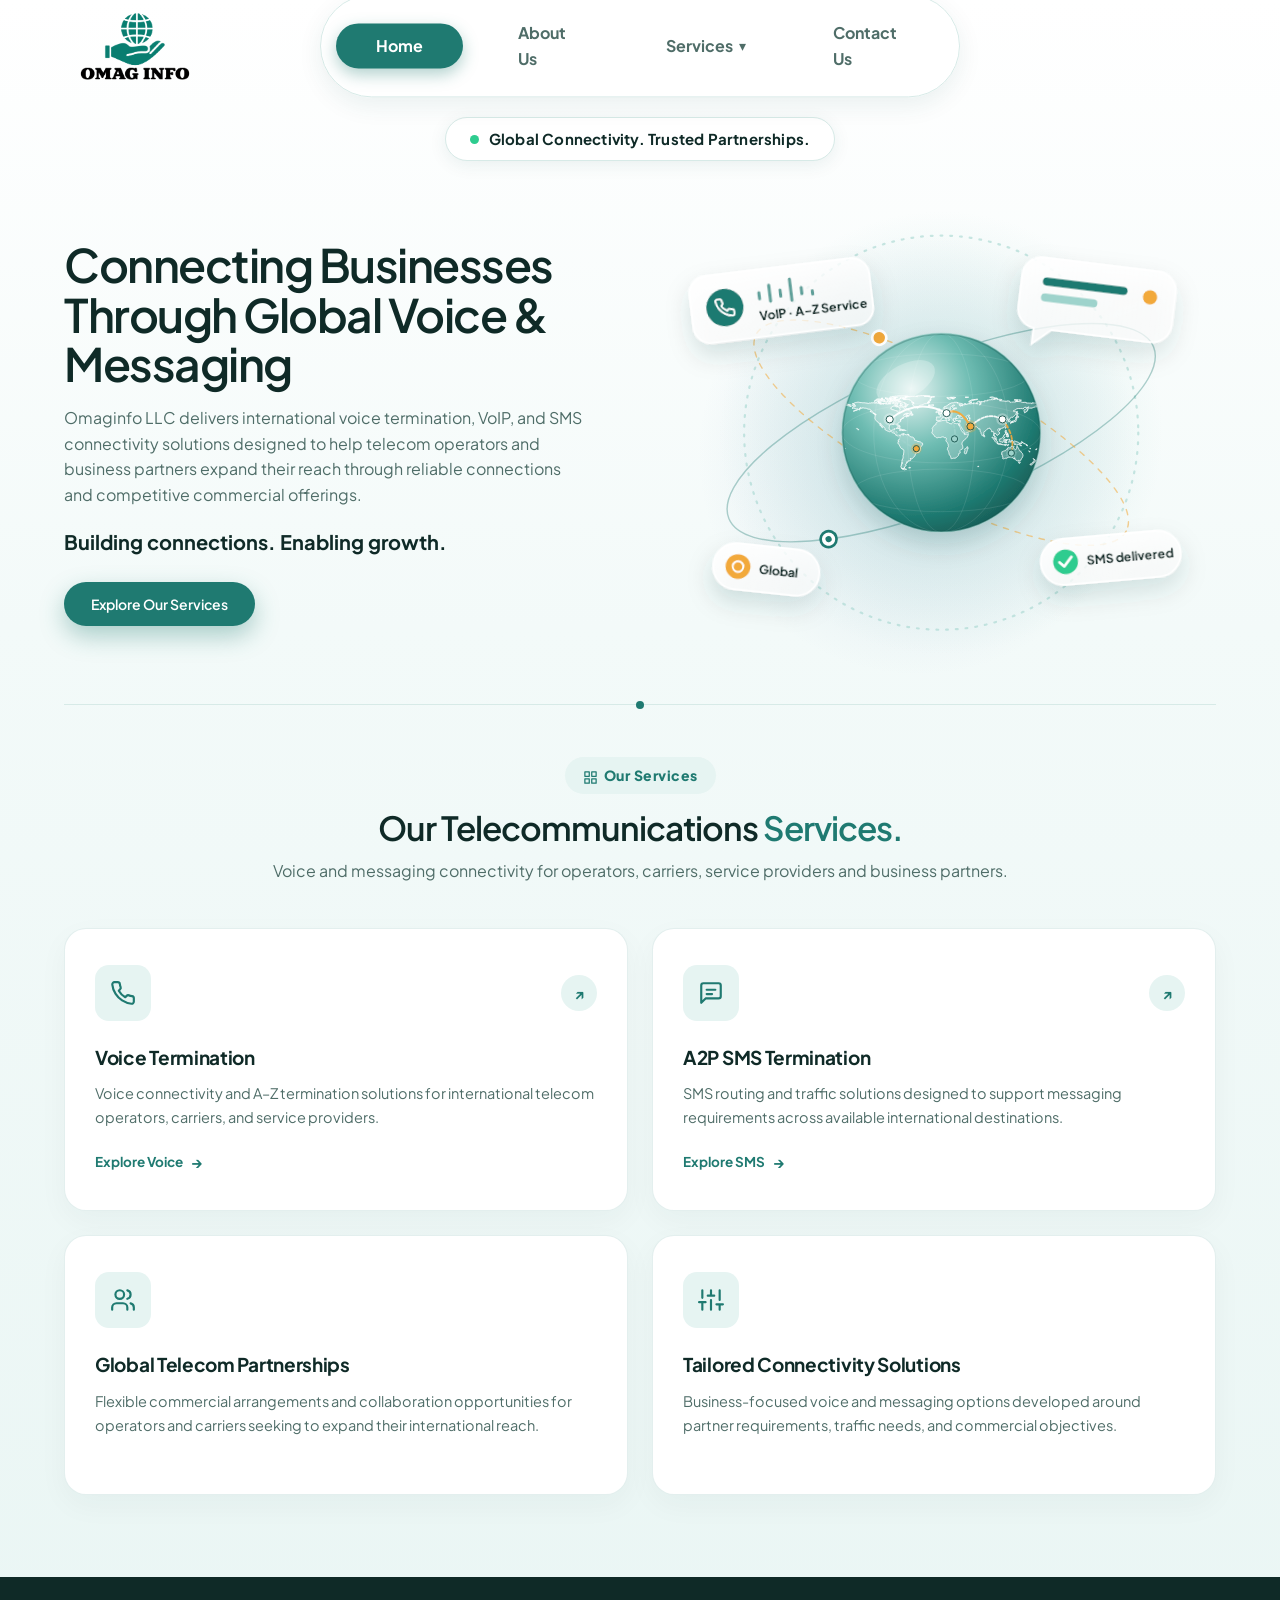
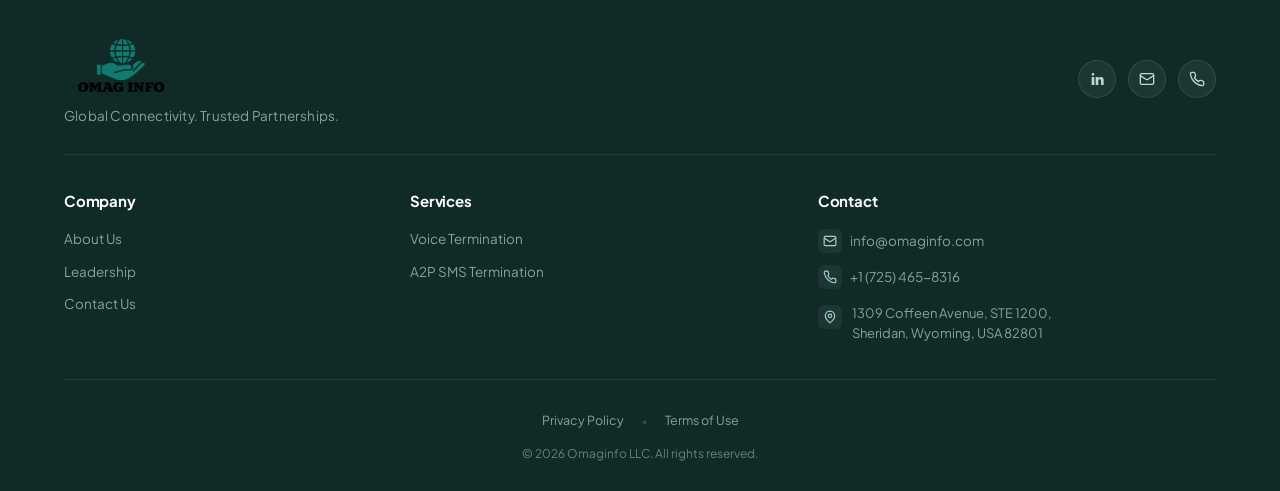
==== commit 0d98c31d: "sample commit" ====
--- a/index.html
+++ b/index.html
@@ -23,7 +23,9 @@
 </head>
 
 <body>
-  <div id="scrollBar" aria-hidden="true"></div>
+  <div id="scrollBar" aria-hidden="true">
+    
+  </div>
   <div class="page">
     <header class="navbar" id="navbar">
       <a href="index.html" class="logo" aria-label="Omaginfo LLC home">
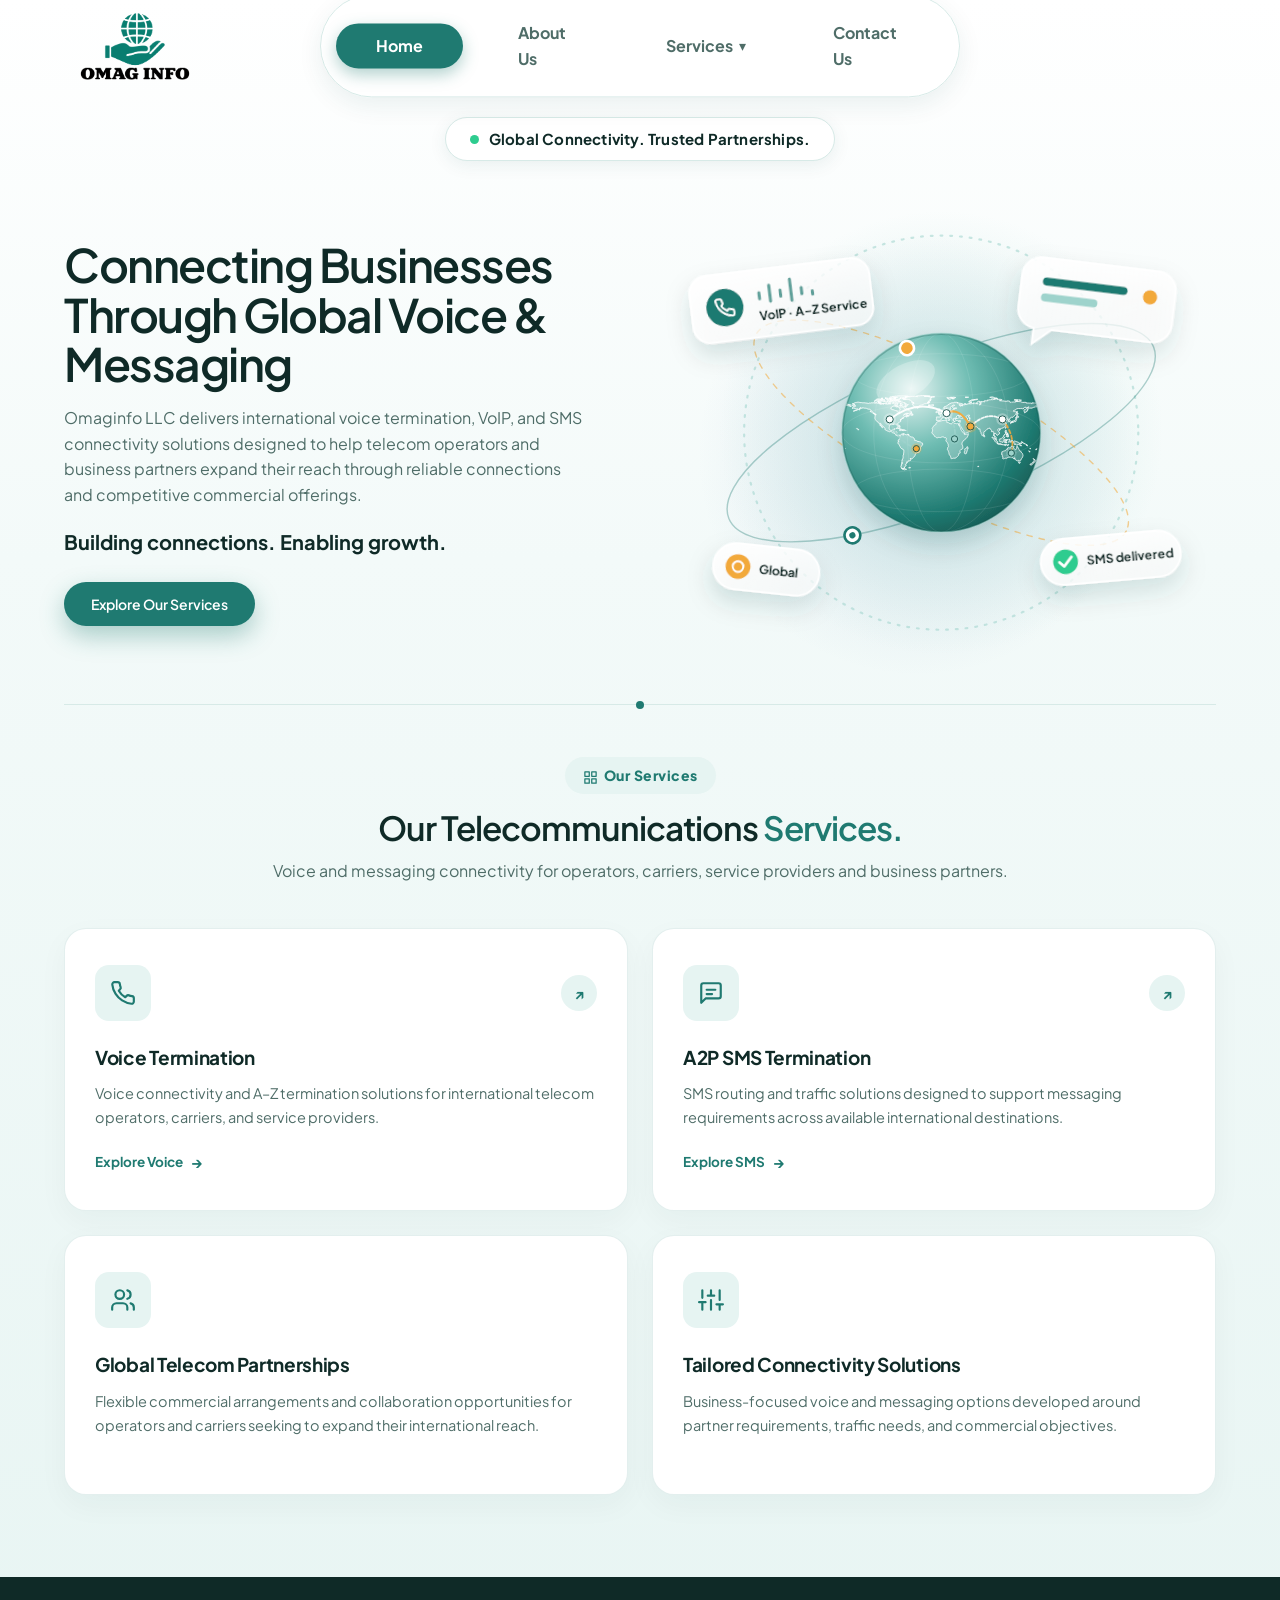
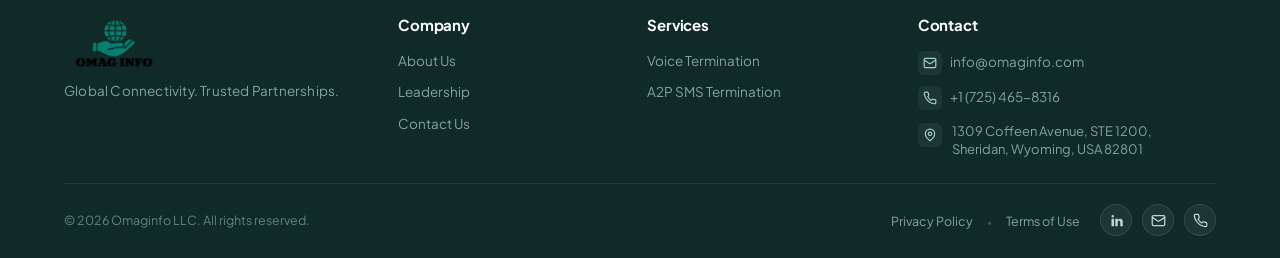
==== commit df4862b8: "Footer Update" ====
--- a/index.html
+++ b/index.html
@@ -19,7 +19,7 @@
   <link rel="preconnect" href="https://fonts.gstatic.com" crossorigin />
   <link href="https://fonts.googleapis.com/css2?family=Plus+Jakarta+Sans:wght@400;500;600;700;800&display=swap"
     rel="stylesheet" />
-  <link rel="stylesheet" href="assets/css/style.css?v=1.3" />
+  <link rel="stylesheet" href="assets/css/style.css?v=1.4" />
 </head>
 
 <body>
@@ -359,36 +359,15 @@
 
         <footer class="footer">
       <div class="footer-inner">
-        <!-- Top Brand & Socials Bar (Skylink pattern) -->
-        <div class="footer-brand-bar">
-          <div class="footer-brand-info">
+        <!-- Main Footer: 4-Column Layout (Brand, Company, Services, Contact) -->
+        <div class="footer-main">
+          <div class="footer-col footer-col-brand">
             <a href="index.html" class="logo light-logo" aria-label="Omaginfo LLC home">
               <img src="assets/images/Omag_Logo.png" alt="Omaginfo LLC" class="logo-img" />
             </a>
             <p class="footer-tagline">Global Connectivity. Trusted Partnerships.</p>
           </div>
-          <div class="footer-socials">
-            <a class="footer-social-btn" href="https://www.linkedin.com/company/omaginfo-llc" target="_blank" rel="noopener" aria-label="Omaginfo LLC on LinkedIn">
-              <svg viewBox="0 0 24 24" fill="currentColor" aria-hidden="true" width="16" height="16">
-                <path d="M4 9h4v12H4zM6 3a2 2 0 1 1 0 4 2 2 0 0 1 0-4zM10 9h4v2c.6-1 2-2 4-2 3 0 4 2 4 5v7h-4v-6c0-1.5-.5-2.5-2-2.5S14 13.5 14 15v6h-4z" />
-              </svg>
-            </a>
-            <a class="footer-social-btn" href="mailto:info@omaginfo.com" aria-label="Email Omaginfo LLC">
-              <svg viewBox="0 0 24 24" fill="none" stroke="currentColor" stroke-width="2" stroke-linecap="round" stroke-linejoin="round" width="16" height="16">
-                <rect x="2" y="4" width="20" height="16" rx="2"></rect>
-                <path d="m22 7-8.97 5.7a1.94 1.94 0 0 1-2.06 0L2 7"></path>
-              </svg>
-            </a>
-            <a class="footer-social-btn" href="tel:+17254658316" aria-label="Call Omaginfo LLC">
-              <svg viewBox="0 0 24 24" fill="none" stroke="currentColor" stroke-width="2" stroke-linecap="round" stroke-linejoin="round" width="16" height="16">
-                <path d="M22 16.92v3a2 2 0 0 1-2.18 2 19.79 19.79 0 0 1-8.63-3.07 19.5 19.5 0 0 1-6-6 19.79 19.79 0 0 1-3.07-8.67A2 2 0 0 1 4.11 2h3a2 2 0 0 1 2 1.72c.13.96.36 1.9.7 2.81a2 2 0 0 1-.45 2.11L8.09 9.91a16 16 0 0 0 6 6l1.27-1.27a2 2 0 0 1 2.11-.45c.91.34 1.85.57 2.81.7A2 2 0 0 1 22 16.92z"></path>
-              </svg>
-            </a>
-          </div>
-        </div>
-
-        <!-- Footer Columns / Mobile Accordion -->
-        <div class="footer-main">
+
           <div class="footer-col" data-accordion>
             <button class="footer-col-head" type="button" aria-expanded="false">
               <span>Company</span>
@@ -446,19 +425,39 @@
           </div>
         </div>
 
-        <!-- Bottom Bar: Skylink wrapped legal links + copyright -->
+        <!-- Bottom Bar: Legal Links + 3 Social Icons at Terms of Use + Copyright -->
         <div class="footer-bottom">
-          <ul class="footer-legal-links">
-            <li><a href="#">Privacy Policy</a></li>
-            <li><span class="dot-sep" aria-hidden="true">•</span></li>
-            <li><a href="#">Terms of Use</a></li>
-          </ul>
           <p class="footer-copy">© <span id="year">2026</span> Omaginfo LLC. All rights reserved.</p>
+          <div class="footer-bottom-right">
+            <ul class="footer-legal-links">
+              <li><a href="#">Privacy Policy</a></li>
+              <li><span class="dot-sep" aria-hidden="true">•</span></li>
+              <li><a href="#">Terms of Use</a></li>
+            </ul>
+            <div class="footer-socials">
+              <a class="footer-social-btn" href="https://www.linkedin.com/company/omaginfo-llc" target="_blank" rel="noopener" aria-label="Omaginfo LLC on LinkedIn">
+                <svg viewBox="0 0 24 24" fill="currentColor" aria-hidden="true" width="15" height="15">
+                  <path d="M4 9h4v12H4zM6 3a2 2 0 1 1 0 4 2 2 0 0 1 0-4zM10 9h4v2c.6-1 2-2 4-2 3 0 4 2 4 5v7h-4v-6c0-1.5-.5-2.5-2-2.5S14 13.5 14 15v6h-4z" />
+                </svg>
+              </a>
+              <a class="footer-social-btn" href="mailto:info@omaginfo.com" aria-label="Email Omaginfo LLC">
+                <svg viewBox="0 0 24 24" fill="none" stroke="currentColor" stroke-width="2" stroke-linecap="round" stroke-linejoin="round" width="15" height="15">
+                  <rect x="2" y="4" width="20" height="16" rx="2"></rect>
+                  <path d="m22 7-8.97 5.7a1.94 1.94 0 0 1-2.06 0L2 7"></path>
+                </svg>
+              </a>
+              <a class="footer-social-btn" href="tel:+17254658316" aria-label="Call Omaginfo LLC">
+                <svg viewBox="0 0 24 24" fill="none" stroke="currentColor" stroke-width="2" stroke-linecap="round" stroke-linejoin="round" width="15" height="15">
+                  <path d="M22 16.92v3a2 2 0 0 1-2.18 2 19.79 19.79 0 0 1-8.63-3.07 19.5 19.5 0 0 1-6-6 19.79 19.79 0 0 1-3.07-8.67A2 2 0 0 1 4.11 2h3a2 2 0 0 1 2 1.72c.13.96.36 1.9.7 2.81a2 2 0 0 1-.45 2.11L8.09 9.91a16 16 0 0 0 6 6l1.27-1.27a2 2 0 0 1 2.11-.45c.91.34 1.85.57 2.81.7A2 2 0 0 1 22 16.92z"></path>
+                </svg>
+              </a>
+            </div>
+          </div>
         </div>
       </div>
     </footer>
   </div>
-  <script src="assets/js/script.js?v=1.3"></script>
+  <script src="assets/js/script.js?v=1.4"></script>
 </body>
 
 </html>
--- a/assets/css/style.css
+++ b/assets/css/style.css
@@ -891,12 +891,12 @@
   margin: 0;
 }
 
-/* ================= FOOTER (Skylink inspired) ================= */
+/* ================= FOOTER ================= */
 .footer {
   background: var(--dark-card);
   color: #BFD6D1;
   margin: 30px calc(var(--gutter) * -1) 0;
-  padding: 56px var(--gutter) 28px;
+  padding: 38px var(--gutter) 22px;
   position: relative;
 }
 
@@ -907,73 +907,42 @@
 }
 
 .footer .logo-img {
-  height: 64px;
-}
-
-/* Brand bar (top) */
-.footer-brand-bar {
-  display: flex;
-  align-items: center;
-  justify-content: space-between;
-  padding-bottom: 28px;
+  height: 56px;
+  max-height: 56px;
+  width: auto;
+  object-fit: contain;
+  display: block;
+}
+
+/* Main 4-column footer layout (Brand, Company, Services, Contact) */
+.footer-main {
+  display: grid;
+  grid-template-columns: 1.4fr 1fr 1.1fr 1.4fr;
+  gap: 36px;
+  padding-bottom: 24px;
   border-bottom: 1px solid rgba(255, 255, 255, 0.08);
-  gap: 20px;
-}
-
-.footer-brand-info {
+  align-items: flex-start;
+}
+
+.footer-col-brand {
   display: flex;
   flex-direction: column;
-  gap: 8px;
-}
-
-.footer-tagline {
+  gap: 10px;
+}
+
+.footer-col-brand .footer-tagline {
   font-size: 13.5px;
   color: #86A39D;
   margin: 0;
+  line-height: 1.5;
   letter-spacing: 0.2px;
-}
-
-/* Social buttons (Skylink style circular buttons) */
-.footer-socials {
-  display: flex;
-  align-items: center;
-  gap: 12px;
-}
-
-.footer-social-btn {
-  display: grid;
-  place-items: center;
-  width: 38px;
-  height: 38px;
-  border-radius: 50%;
-  background: rgba(255, 255, 255, 0.06);
-  color: #BFD6D1;
-  border: 1px solid rgba(255, 255, 255, 0.1);
-  transition: all 0.25s ease;
-}
-
-.footer-social-btn:hover {
-  background: var(--purple);
-  color: #fff;
-  border-color: var(--purple);
-  transform: translateY(-2px);
-  box-shadow: 0 6px 16px rgba(31, 122, 113, 0.35);
-}
-
-/* Main footer columns (Desktop) */
-.footer-main {
-  display: grid;
-  grid-template-columns: 1fr 1.2fr 1.3fr;
-  gap: 40px;
-  padding: 36px 0;
-  border-bottom: 1px solid rgba(255, 255, 255, 0.08);
 }
 
 .footer-col-head {
   background: none;
   border: none;
   padding: 0;
-  margin-bottom: 18px;
+  margin-bottom: 16px;
   color: #fff;
   font-size: 15px;
   font-weight: 700;
@@ -993,7 +962,7 @@
 .footer-col-content {
   display: flex;
   flex-direction: column;
-  gap: 11px;
+  gap: 10px;
 }
 
 .footer-col-content a {
@@ -1018,11 +987,11 @@
   gap: 10px;
   font-size: 13px;
   color: #86A39D;
-  line-height: 1.5;
+  line-height: 1.45;
 }
 
 .footer-address {
-  margin-top: 4px;
+  margin-top: 2px;
 }
 
 .f-ico {
@@ -1037,23 +1006,34 @@
   margin-top: 1px;
 }
 
-/* Bottom Bar (Skylink style centered legal links & copyright) */
+/* Bottom Bar: Copyright on left, Legal links + 3 Social Icons on right (at Terms of Use) */
 .footer-bottom {
   display: flex;
-  flex-direction: column;
   align-items: center;
-  gap: 12px;
-  padding-top: 26px;
-  text-align: center;
+  justify-content: space-between;
+  flex-wrap: wrap;
+  gap: 16px;
+  padding-top: 20px;
+}
+
+.footer-copy {
+  font-size: 12.5px;
+  color: #64837D;
+  margin: 0;
+}
+
+.footer-bottom-right {
+  display: flex;
+  align-items: center;
+  gap: 20px;
+  flex-wrap: wrap;
 }
 
 .footer-legal-links {
   list-style: none;
   display: flex;
-  flex-wrap: wrap;
-  justify-content: center;
   align-items: center;
-  gap: 10px 18px;
+  gap: 10px 14px;
   padding: 0;
   margin: 0;
 }
@@ -1074,49 +1054,42 @@
   font-size: 10px;
 }
 
-.footer-copy {
-  font-size: 12px;
-  color: #64837D;
-  margin: 0;
-}
-
-/* ================= MOBILE FOOTER (Skylink Style) ================= */
+/* Social buttons (moved to bottom of footer at terms of use) */
+.footer-socials {
+  display: flex;
+  align-items: center;
+  gap: 10px;
+}
+
+.footer-social-btn {
+  display: grid;
+  place-items: center;
+  width: 32px;
+  height: 32px;
+  border-radius: 50%;
+  background: rgba(255, 255, 255, 0.06);
+  color: #BFD6D1;
+  border: 1px solid rgba(255, 255, 255, 0.1);
+  transition: all 0.25s ease;
+}
+
+.footer-social-btn:hover {
+  background: var(--purple);
+  color: #fff;
+  border-color: var(--purple);
+  transform: translateY(-2px);
+  box-shadow: 0 6px 16px rgba(31, 122, 113, 0.35);
+}
+
+/* ================= MOBILE FOOTER ================= */
 @media (max-width: 768px) {
   .footer {
-    padding: 38px var(--gutter) 22px;
+    padding: 28px var(--gutter) 20px;
   }
 
   .footer .logo-img {
-    height: 52px;
-  }
-
-  .footer-brand-bar {
-    flex-direction: column;
-    text-align: center;
-    align-items: center;
-    padding-bottom: 24px;
-    gap: 16px;
-  }
-
-  .footer-brand-info {
-    align-items: center;
-    text-align: center;
-  }
-
-  .footer-tagline {
-    font-size: 13px;
-    max-width: 280px;
-    line-height: 1.5;
-  }
-
-  .footer-socials {
-    justify-content: center;
-    gap: 14px;
-  }
-
-  .footer-social-btn {
-    width: 42px;
-    height: 42px;
+    height: 48px;
+    max-height: 48px;
   }
 
   .footer-main {
@@ -1126,13 +1099,24 @@
     border-bottom: none;
   }
 
+  .footer-col-brand {
+    padding-bottom: 18px;
+    margin-bottom: 2px;
+    border-bottom: 1px solid rgba(255, 255, 255, 0.08);
+  }
+
+  .footer-tagline {
+    font-size: 13px;
+    line-height: 1.45;
+  }
+
   .footer-col {
     border-bottom: 1px solid rgba(255, 255, 255, 0.08);
   }
 
   .footer-col-head {
     cursor: pointer;
-    padding: 18px 4px;
+    padding: 16px 4px;
     margin-bottom: 0;
     font-size: 15px;
     user-select: none;
@@ -1180,7 +1164,7 @@
   }
 
   .footer-col.open .footer-col-content {
-    padding-bottom: 18px;
+    padding-bottom: 16px;
     padding-top: 2px;
   }
 
@@ -1197,8 +1181,27 @@
   }
 
   .footer-bottom {
-    padding-top: 26px;
+    flex-direction: column;
+    align-items: center;
+    text-align: center;
+    padding-top: 20px;
     gap: 14px;
+  }
+
+  .footer-bottom-right {
+    flex-direction: column;
+    align-items: center;
+    gap: 12px;
+  }
+
+  .footer-socials {
+    justify-content: center;
+    gap: 12px;
+  }
+
+  .footer-social-btn {
+    width: 36px;
+    height: 36px;
   }
 
   .footer-legal-links {
